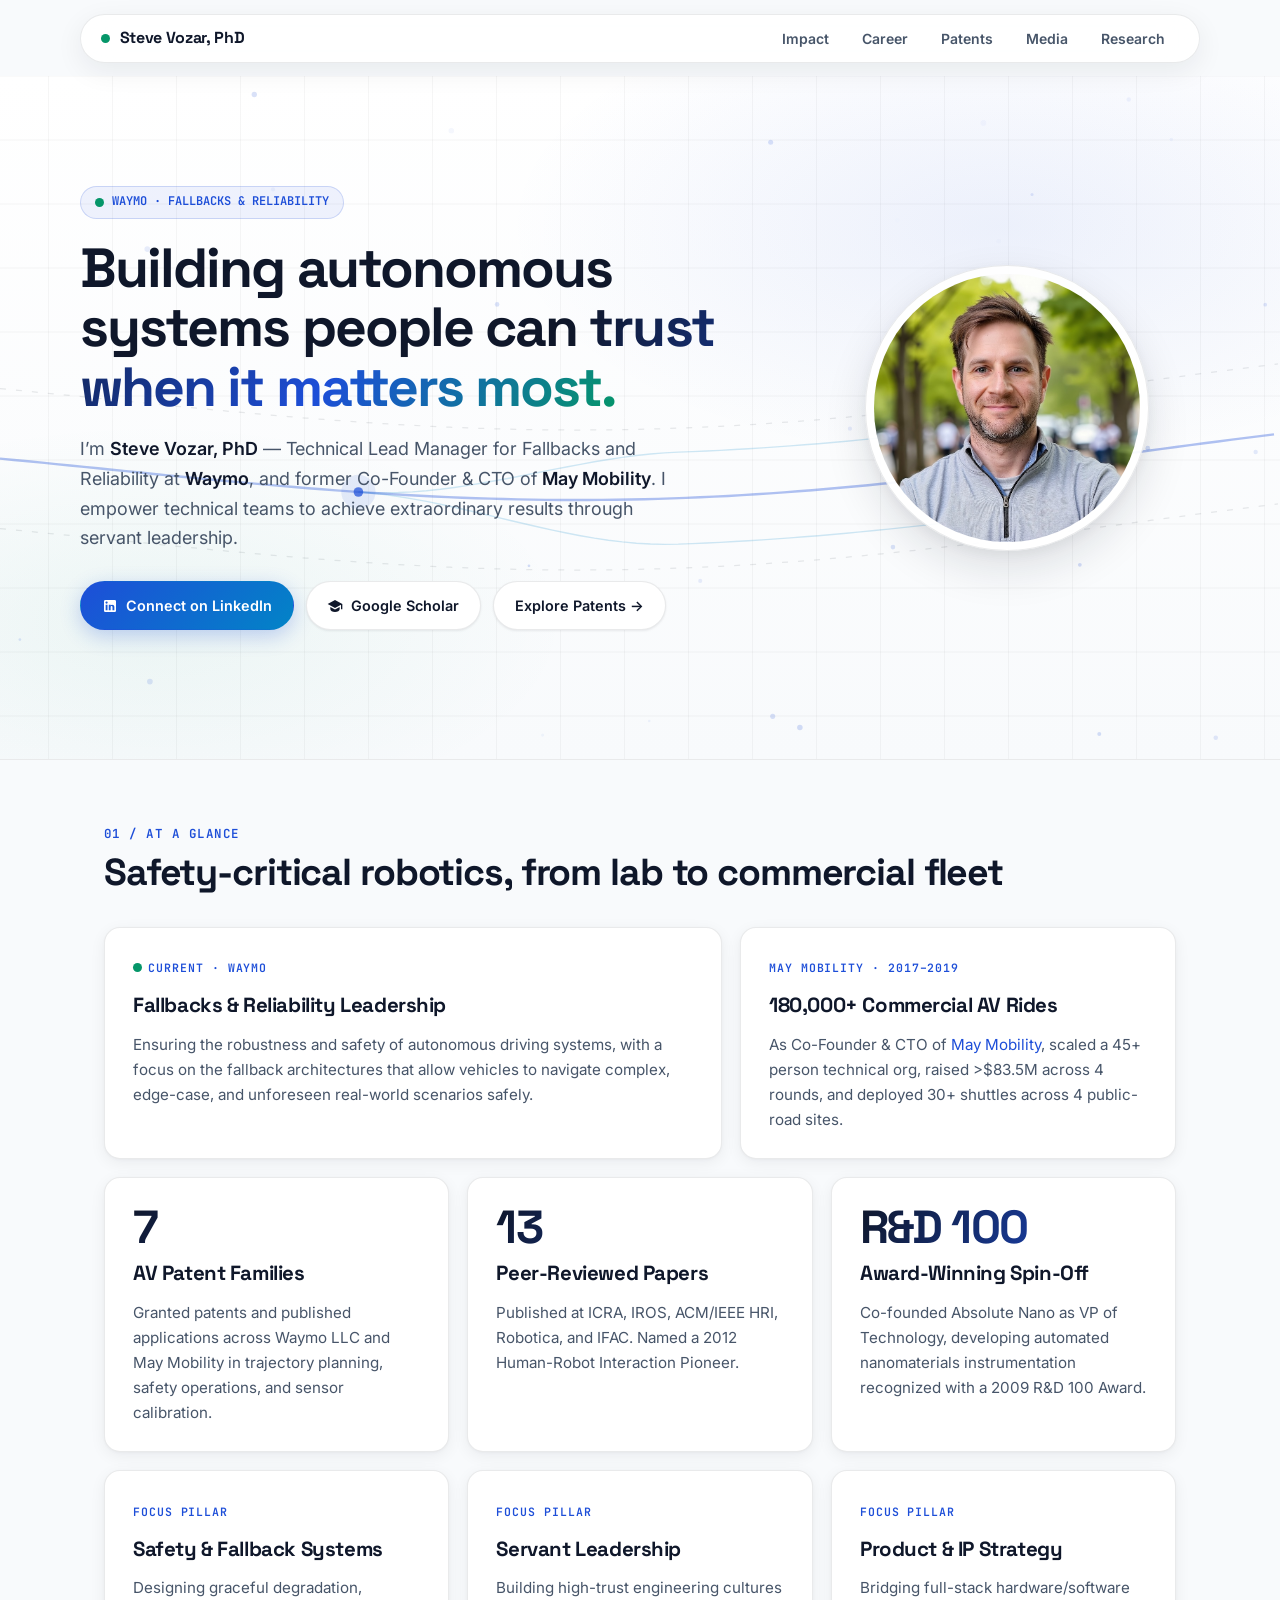
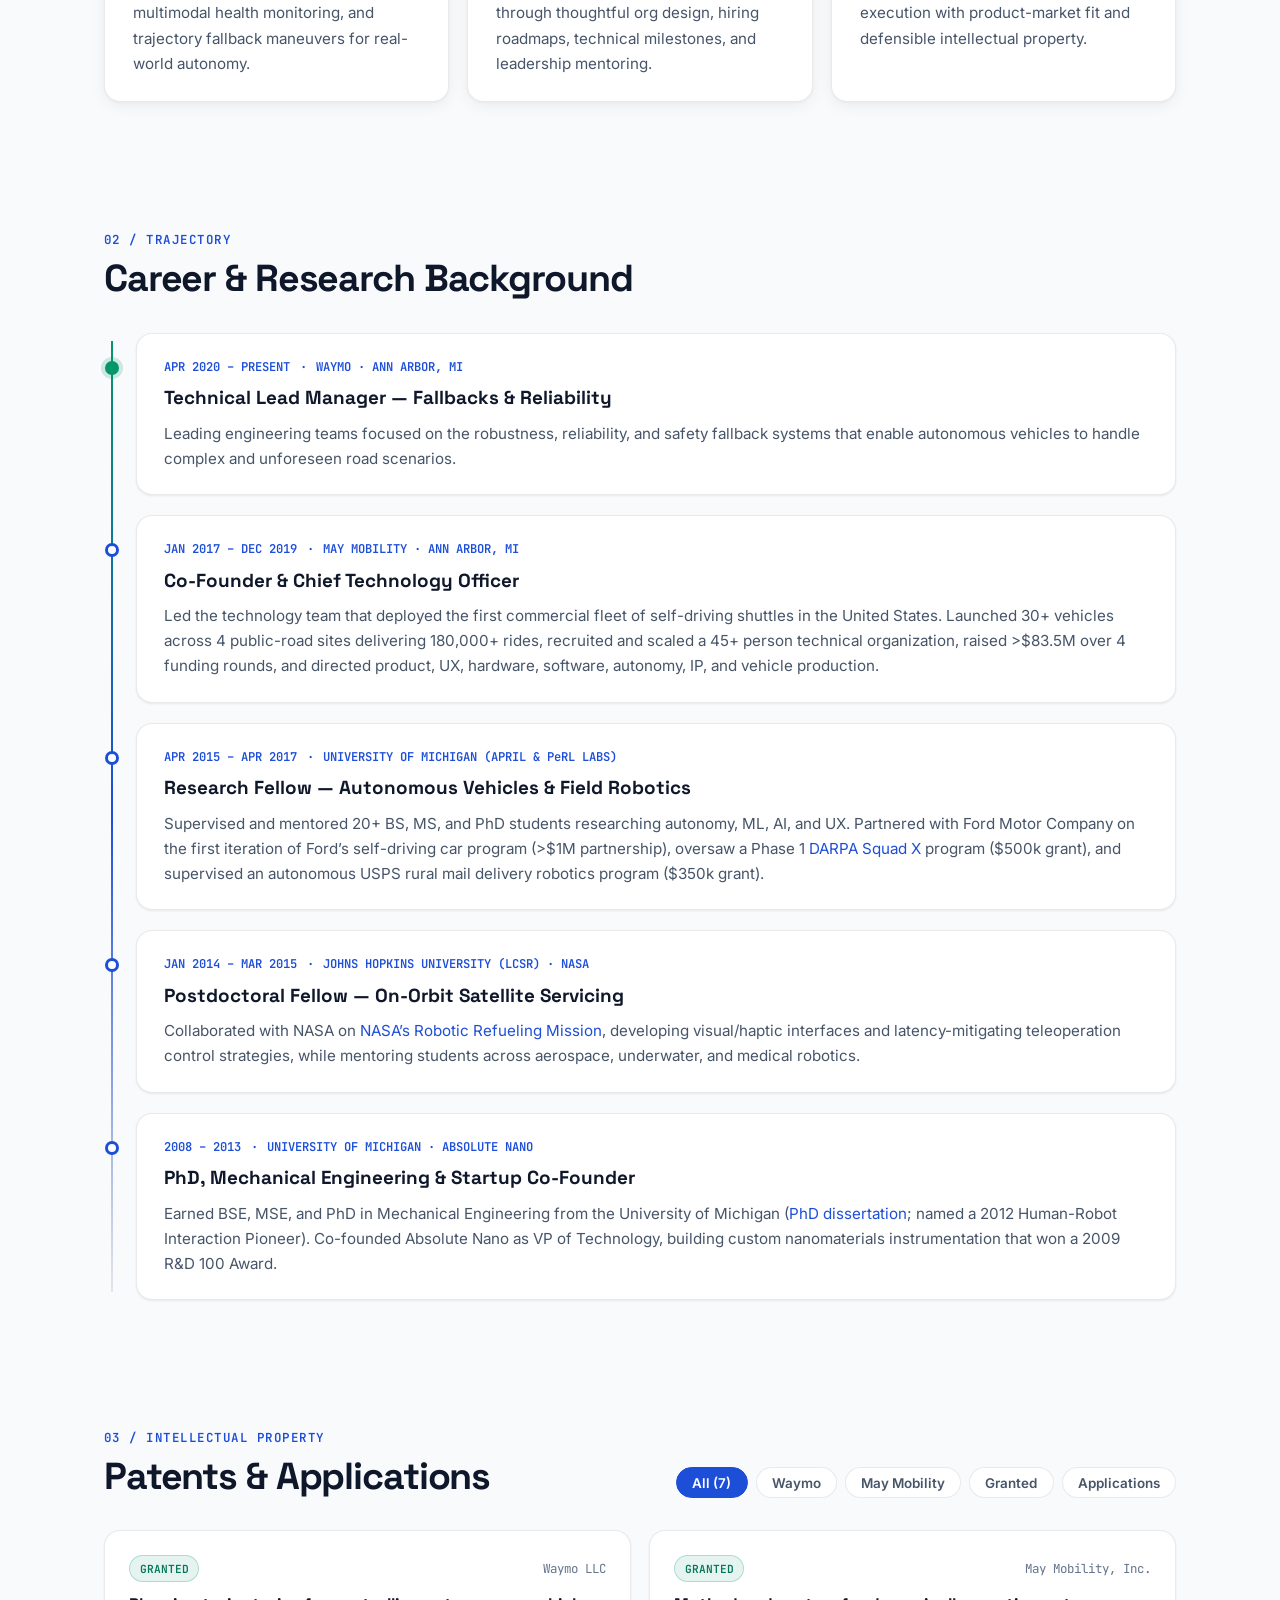
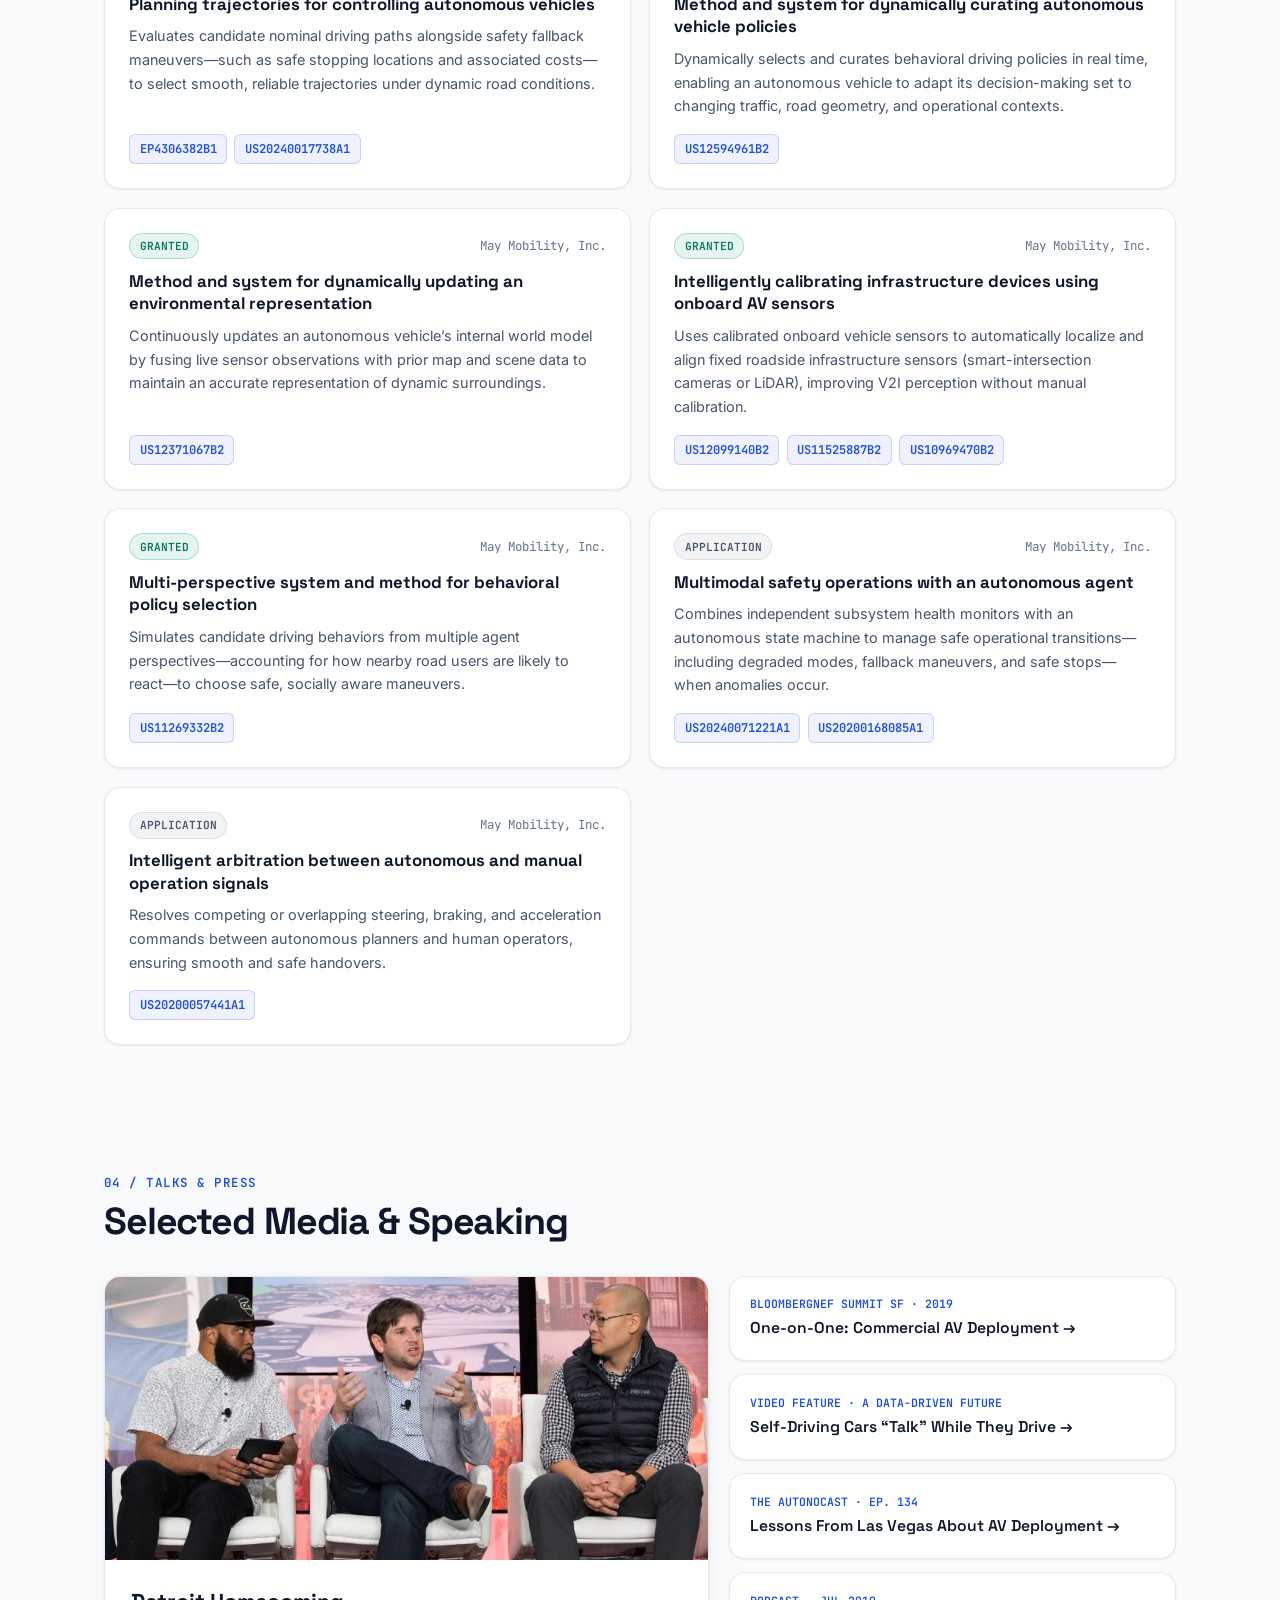
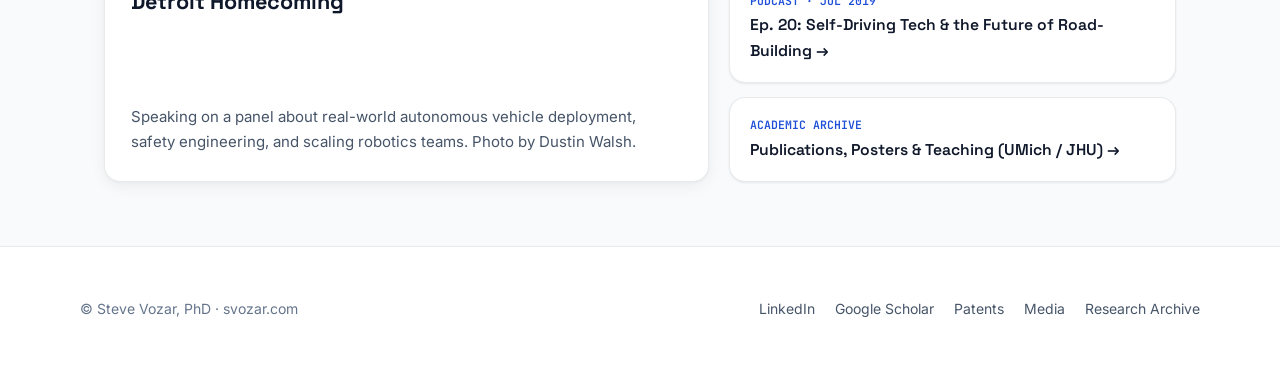
==== index.html @ c84f8724 "Remove unrelated BloombergNEF button from Detroit Homecoming card" ====
<!DOCTYPE html>
<html lang="en">
<head>
  <meta charset="UTF-8">
  <meta name="viewport" content="width=device-width, initial-scale=1.0">
  <title>Steve Vozar, PhD — Autonomous Vehicles, Robotics &amp; Technical Leadership</title>
  <meta name="description" content="Steve Vozar, PhD — Technical Lead Manager for Fallbacks and Reliability at Waymo. Former Co-Founder &amp; CTO of May Mobility. Robotics PhD, inventor, and servant leader.">
  <link rel="canonical" href="https://svozar.com/">
  <meta property="og:type" content="website">
  <meta property="og:url" content="https://svozar.com/">
  <meta property="og:title" content="Steve Vozar, PhD — Autonomous Vehicles, Robotics &amp; Technical Leadership">
  <meta property="og:description" content="Steve Vozar, PhD — Technical Lead Manager for Fallbacks and Reliability at Waymo. Former Co-Founder &amp; CTO of May Mobility.">
  <meta property="og:image" content="https://svozar.com/assets/img/headshot.jpg">
  <meta name="twitter:card" content="summary">
  <meta name="twitter:title" content="Steve Vozar, PhD — Autonomous Vehicles, Robotics &amp; Technical Leadership">
  <meta name="twitter:description" content="Steve Vozar, PhD — Technical Lead Manager for Fallbacks and Reliability at Waymo. Former Co-Founder &amp; CTO of May Mobility.">
  <meta name="twitter:image" content="https://svozar.com/assets/img/headshot.jpg">
  <link rel="icon" type="image/svg+xml" href="/assets/img/favicon.svg">
  <link rel="apple-touch-icon" href="/assets/img/apple-touch-icon.png">
  <link rel="preconnect" href="https://fonts.googleapis.com">
  <link rel="preconnect" href="https://fonts.gstatic.com" crossorigin>
  <link href="https://fonts.googleapis.com/css2?family=Inter:wght@400;500;600;700&family=JetBrains+Mono:wght@500;600&family=Space+Grotesk:wght@600;700&display=swap" rel="stylesheet">
  <link rel="stylesheet" href="/assets/css/wild.css">
  <!-- Google tag (gtag.js) -->
  <script async src="https://www.googletagmanager.com/gtag/js?id=G-7G88GH63G0"></script>
  <script>
    window.dataLayer = window.dataLayer || [];
    function gtag(){dataLayer.push(arguments);}
    gtag("js", new Date());
    gtag("config", "G-7G88GH63G0");
  </script>
</head>
<body>
  <div class="scroll-progress" aria-hidden="true"></div>

  <!-- Floating Glassmorphic Navbar -->
  <header class="nav-wrap">
    <nav class="nav-bar" aria-label="Primary">
      <a class="nav-brand" href="/">
        <span class="status-pulse" aria-hidden="true"></span>
        Steve Vozar, PhD
      </a>

      <button class="nav-toggle" type="button" aria-expanded="false" aria-controls="primary-menu">
        <svg viewBox="0 0 24 24" fill="none" stroke="currentColor" stroke-width="2" stroke-linecap="round" aria-hidden="true">
          <line x1="3" y1="6" x2="21" y2="6"></line>
          <line x1="3" y1="12" x2="21" y2="12"></line>
          <line x1="3" y1="18" x2="21" y2="18"></line>
        </svg>
        Menu
      </button>

      <ul id="primary-menu" class="nav-links">
        <li><a href="/#impact">Impact</a></li>
        <li><a href="/#career">Career</a></li>
        <li><a href="/#patents">Patents</a></li>
        <li><a href="/#media">Media</a></li>
        <li><a href="/research/">Research</a></li>
      </ul>
    </nav>
  </header>

  <!-- Hero with Live Autonomous Trajectory & Fallback Canvas -->
  <section id="top" class="hero">
    <canvas id="trajectory-canvas" aria-hidden="true"></canvas>
    <div class="hero-glow" aria-hidden="true"></div>

    <div class="hero-container">
      <div>
        <div class="hero-badge">
          <span class="status-pulse" aria-hidden="true"></span>
          WAYMO · FALLBACKS &amp; RELIABILITY
        </div>
        <h1 class="hero-title">
          Building autonomous systems people can <span class="gradient-text">trust when it matters most.</span>
        </h1>
        <p class="hero-lead">
          I’m <strong>Steve Vozar, PhD</strong> — Technical Lead Manager for Fallbacks and Reliability at <strong>Waymo</strong>, and former Co-Founder &amp; CTO of <strong>May Mobility</strong>. I empower technical teams to achieve extraordinary results through servant leadership.
        </p>
        <div class="hero-cta-row">
          <a class="btn btn-primary" href="https://linkedin.com/in/svozar" target="_blank" rel="noopener noreferrer">
            <svg viewBox="0 0 24 24" fill="currentColor" aria-hidden="true">
              <path d="M19 3a2 2 0 0 1 2 2v14a2 2 0 0 1-2 2H5a2 2 0 0 1-2-2V5a2 2 0 0 1 2-2h14m-.5 15.5v-5.3a3.26 3.26 0 0 0-3.26-3.26c-.85 0-1.84.52-2.28 1.3v-1.11h-2.79v8.37h2.79v-4.93c0-.77.62-1.4 1.39-1.4a1.4 1.4 0 0 1 1.4 1.4v4.93h2.75M6.88 8.56a1.68 1.68 0 0 0 1.68-1.68c0-.93-.75-1.69-1.68-1.69a1.69 1.69 0 0 0-1.69 1.69c0 .93.76 1.68 1.69 1.68m1.39 9.94v-8.37H5.5v8.37h2.77z"/>
            </svg>
            Connect on LinkedIn
          </a>
          <a class="btn btn-ghost" href="https://scholar.google.com/citations?user=u3Bsl8MAAAAJ&amp;hl=en" target="_blank" rel="noopener noreferrer">
            <svg viewBox="0 0 24 24" fill="currentColor" aria-hidden="true">
              <path d="M12 3 1 9l11 6 9-4.91V17h2V9L12 3zm0 14.18L5 13.36V17c0 2.21 3.13 4 7 4s7-1.79 7-4v-3.64l-7 3.82z"/>
            </svg>
            Google Scholar
          </a>
          <a class="btn btn-ghost" href="#patents">Explore Patents &rarr;</a>
        </div>
      </div>

      <div class="portrait-frame">
        <div class="portrait-card">
          <img src="/assets/img/headshot.jpg" alt="Steve Vozar, PhD" width="763" height="763" fetchpriority="high">
        </div>
      </div>
    </div>
  </section>

  <!-- Bento Grid: Impact & Leadership Pillars -->
  <section id="impact" class="section reveal">
    <div class="section-header">
      <div>
        <div class="section-kicker">01 / At a Glance</div>
        <h2 class="section-title">Safety-critical robotics, from lab to commercial fleet</h2>
      </div>
    </div>

    <div class="bento-grid">
      <article class="bento-card span-7">
        <div class="bento-tag"><span class="status-pulse" aria-hidden="true"></span>Current · Waymo</div>
        <h3>Fallbacks &amp; Reliability Leadership</h3>
        <p>Ensuring the robustness and safety of autonomous driving systems, with a focus on the fallback architectures that allow vehicles to navigate complex, edge-case, and unforeseen real-world scenarios safely.</p>
      </article>

      <article class="bento-card span-5">
        <div class="bento-tag">May Mobility · 2017–2019</div>
        <h3>180,000+ Commercial AV Rides</h3>
        <p>As Co-Founder &amp; CTO of <a href="https://maymobility.com" target="_blank" rel="noopener noreferrer">May Mobility</a>, scaled a 45+ person technical org, raised &gt;$83.5M across 4 rounds, and deployed 30+ shuttles across 4 public-road sites.</p>
      </article>

      <a class="bento-card span-4" href="#patents">
        <div class="stat-number">7</div>
        <h3>AV Patent Families</h3>
        <p>Granted patents and published applications across Waymo LLC and May Mobility in trajectory planning, safety operations, and sensor calibration.</p>
      </a>

      <a class="bento-card span-4" href="/research/publications/">
        <div class="stat-number">13</div>
        <h3>Peer-Reviewed Papers</h3>
        <p>Published at ICRA, IROS, ACM/IEEE HRI, Robotica, and IFAC. Named a 2012 Human-Robot Interaction Pioneer.</p>
      </a>

      <article class="bento-card span-4">
        <div class="stat-number">R&amp;D 100</div>
        <h3>Award-Winning Spin-Off</h3>
        <p>Co-founded Absolute Nano as VP of Technology, developing automated nanomaterials instrumentation recognized with a 2009 R&amp;D 100 Award.</p>
      </article>

      <article class="bento-card span-4">
        <div class="bento-tag">Focus Pillar</div>
        <h3>Safety &amp; Fallback Systems</h3>
        <p>Designing graceful degradation, multimodal health monitoring, and trajectory fallback maneuvers for real-world autonomy.</p>
      </article>

      <article class="bento-card span-4">
        <div class="bento-tag">Focus Pillar</div>
        <h3>Servant Leadership</h3>
        <p>Building high-trust engineering cultures through thoughtful org design, hiring roadmaps, technical milestones, and leadership mentoring.</p>
      </article>

      <article class="bento-card span-4">
        <div class="bento-tag">Focus Pillar</div>
        <h3>Product &amp; IP Strategy</h3>
        <p>Bridging full-stack hardware/software execution with product-market fit and defensible intellectual property.</p>
      </article>
    </div>
  </section>

  <!-- Career Timeline -->
  <section id="career" class="section reveal">
    <div class="section-header">
      <div>
        <div class="section-kicker">02 / Trajectory</div>
        <h2 class="section-title">Career &amp; Research Background</h2>
      </div>
    </div>

    <div class="timeline">
      <article class="timeline-item timeline-item--current">
        <div class="timeline-meta"><span>APR 2020 – PRESENT</span> · <span>WAYMO · ANN ARBOR, MI</span></div>
        <h3>Technical Lead Manager — Fallbacks &amp; Reliability</h3>
        <p>Leading engineering teams focused on the robustness, reliability, and safety fallback systems that enable autonomous vehicles to handle complex and unforeseen road scenarios.</p>
      </article>

      <article class="timeline-item">
        <div class="timeline-meta"><span>JAN 2017 – DEC 2019</span> · <span>MAY MOBILITY · ANN ARBOR, MI</span></div>
        <h3>Co-Founder &amp; Chief Technology Officer</h3>
        <p>Led the technology team that deployed the first commercial fleet of self-driving shuttles in the United States. Launched 30+ vehicles across 4 public-road sites delivering 180,000+ rides, recruited and scaled a 45+ person technical organization, raised &gt;$83.5M over 4 funding rounds, and directed product, UX, hardware, software, autonomy, IP, and vehicle production.</p>
      </article>

      <article class="timeline-item">
        <div class="timeline-meta"><span>APR 2015 – APR 2017</span> · <span>UNIVERSITY OF MICHIGAN (APRIL &amp; PeRL LABS)</span></div>
        <h3>Research Fellow — Autonomous Vehicles &amp; Field Robotics</h3>
        <p>Supervised and mentored 20+ BS, MS, and PhD students researching autonomy, ML, AI, and UX. Partnered with Ford Motor Company on the first iteration of Ford’s self-driving car program (&gt;$1M partnership), oversaw a Phase 1 <a href="https://www.darpa.mil/research/programs/squad-x" target="_blank" rel="noopener noreferrer">DARPA Squad X</a> program ($500k grant), and supervised an autonomous USPS rural mail delivery robotics program ($350k grant).</p>
      </article>

      <article class="timeline-item">
        <div class="timeline-meta"><span>JAN 2014 – MAR 2015</span> · <span>JOHNS HOPKINS UNIVERSITY (LCSR) · NASA</span></div>
        <h3>Postdoctoral Fellow — On-Orbit Satellite Servicing</h3>
        <p>Collaborated with NASA on <a href="https://www.nasa.gov/isam/rrm-1-2/" target="_blank" rel="noopener noreferrer">NASA’s Robotic Refueling Mission</a>, developing visual/haptic interfaces and latency-mitigating teleoperation control strategies, while mentoring students across aerospace, underwater, and medical robotics.</p>
      </article>

      <article class="timeline-item">
        <div class="timeline-meta"><span>2008 – 2013</span> · <span>UNIVERSITY OF MICHIGAN · ABSOLUTE NANO</span></div>
        <h3>PhD, Mechanical Engineering &amp; Startup Co-Founder</h3>
        <p>Earned BSE, MSE, and PhD in Mechanical Engineering from the University of Michigan (<a href="http://deepblue.lib.umich.edu/handle/2027.42/102482" target="_blank" rel="noopener noreferrer">PhD dissertation</a>; named a 2012 Human-Robot Interaction Pioneer). Co-founded Absolute Nano as VP of Technology, building custom nanomaterials instrumentation that won a 2009 R&amp;D 100 Award.</p>
      </article>
    </div>
  </section>

  <!-- Interactive Patents Explorer -->
  <section id="patents" class="section reveal">
    <div class="section-header">
      <div>
        <div class="section-kicker">03 / Intellectual Property</div>
        <h2 class="section-title">Patents &amp; Applications</h2>
      </div>
      <div class="filter-bar" role="group" aria-label="Filter patents">
        <button class="filter-pill is-active" type="button" data-filter="all">All (7)</button>
        <button class="filter-pill" type="button" data-filter="waymo">Waymo</button>
        <button class="filter-pill" type="button" data-filter="may">May Mobility</button>
        <button class="filter-pill" type="button" data-filter="granted">Granted</button>
        <button class="filter-pill" type="button" data-filter="application">Applications</button>
      </div>
    </div>

    <div class="patent-grid">
      <article class="patent-card" data-tags="waymo granted">
        <div>
          <div class="patent-top">
            <span class="badge-granted">Granted</span>
            <span class="patent-org">Waymo LLC</span>
          </div>
          <h3>Planning trajectories for controlling autonomous vehicles</h3>
          <p>Evaluates candidate nominal driving paths alongside safety fallback maneuvers—such as safe stopping locations and associated costs—to select smooth, reliable trajectories under dynamic road conditions.</p>
        </div>
        <div class="patent-nums">
          <a class="patent-num" href="https://patents.google.com/patent/EP4306382B1/en" target="_blank" rel="noopener noreferrer">EP4306382B1</a>
          <a class="patent-num" href="https://patents.google.com/patent/US20240017738A1/en" target="_blank" rel="noopener noreferrer">US20240017738A1</a>
        </div>
      </article>

      <article class="patent-card" data-tags="may granted">
        <div>
          <div class="patent-top">
            <span class="badge-granted">Granted</span>
            <span class="patent-org">May Mobility, Inc.</span>
          </div>
          <h3>Method and system for dynamically curating autonomous vehicle policies</h3>
          <p>Dynamically selects and curates behavioral driving policies in real time, enabling an autonomous vehicle to adapt its decision-making set to changing traffic, road geometry, and operational contexts.</p>
        </div>
        <div class="patent-nums">
          <a class="patent-num" href="https://patents.google.com/patent/US12594961B2/en" target="_blank" rel="noopener noreferrer">US12594961B2</a>
        </div>
      </article>

      <article class="patent-card" data-tags="may granted">
        <div>
          <div class="patent-top">
            <span class="badge-granted">Granted</span>
            <span class="patent-org">May Mobility, Inc.</span>
          </div>
          <h3>Method and system for dynamically updating an environmental representation</h3>
          <p>Continuously updates an autonomous vehicle’s internal world model by fusing live sensor observations with prior map and scene data to maintain an accurate representation of dynamic surroundings.</p>
        </div>
        <div class="patent-nums">
          <a class="patent-num" href="https://patents.google.com/patent/US12371067B2/en" target="_blank" rel="noopener noreferrer">US12371067B2</a>
        </div>
      </article>

      <article class="patent-card" data-tags="may granted">
        <div>
          <div class="patent-top">
            <span class="badge-granted">Granted</span>
            <span class="patent-org">May Mobility, Inc.</span>
          </div>
          <h3>Intelligently calibrating infrastructure devices using onboard AV sensors</h3>
          <p>Uses calibrated onboard vehicle sensors to automatically localize and align fixed roadside infrastructure sensors (smart-intersection cameras or LiDAR), improving V2I perception without manual calibration.</p>
        </div>
        <div class="patent-nums">
          <a class="patent-num" href="https://patents.google.com/patent/US12099140B2/en" target="_blank" rel="noopener noreferrer">US12099140B2</a>
          <a class="patent-num" href="https://patents.google.com/patent/US11525887B2/en" target="_blank" rel="noopener noreferrer">US11525887B2</a>
          <a class="patent-num" href="https://patents.google.com/patent/US10969470B2/en" target="_blank" rel="noopener noreferrer">US10969470B2</a>
        </div>
      </article>

      <article class="patent-card" data-tags="may granted">
        <div>
          <div class="patent-top">
            <span class="badge-granted">Granted</span>
            <span class="patent-org">May Mobility, Inc.</span>
          </div>
          <h3>Multi-perspective system and method for behavioral policy selection</h3>
          <p>Simulates candidate driving behaviors from multiple agent perspectives—accounting for how nearby road users are likely to react—to choose safe, socially aware maneuvers.</p>
        </div>
        <div class="patent-nums">
          <a class="patent-num" href="https://patents.google.com/patent/US11269332B2/en" target="_blank" rel="noopener noreferrer">US11269332B2</a>
        </div>
      </article>

      <article class="patent-card" data-tags="may application">
        <div>
          <div class="patent-top">
            <span class="badge-app">Application</span>
            <span class="patent-org">May Mobility, Inc.</span>
          </div>
          <h3>Multimodal safety operations with an autonomous agent</h3>
          <p>Combines independent subsystem health monitors with an autonomous state machine to manage safe operational transitions—including degraded modes, fallback maneuvers, and safe stops—when anomalies occur.</p>
        </div>
        <div class="patent-nums">
          <a class="patent-num" href="https://patents.google.com/patent/US20240071221A1/en" target="_blank" rel="noopener noreferrer">US20240071221A1</a>
          <a class="patent-num" href="https://patents.google.com/patent/US20200168085A1/en" target="_blank" rel="noopener noreferrer">US20200168085A1</a>
        </div>
      </article>

      <article class="patent-card" data-tags="may application">
        <div>
          <div class="patent-top">
            <span class="badge-app">Application</span>
            <span class="patent-org">May Mobility, Inc.</span>
          </div>
          <h3>Intelligent arbitration between autonomous and manual operation signals</h3>
          <p>Resolves competing or overlapping steering, braking, and acceleration commands between autonomous planners and human operators, ensuring smooth and safe handovers.</p>
        </div>
        <div class="patent-nums">
          <a class="patent-num" href="https://patents.google.com/patent/US20200057441A1/en" target="_blank" rel="noopener noreferrer">US20200057441A1</a>
        </div>
      </article>
    </div>
  </section>

  <!-- Speaking & Media Showcase -->
  <section id="media" class="section reveal">
    <div class="section-header">
      <div>
        <div class="section-kicker">04 / Talks &amp; Press</div>
        <h2 class="section-title">Selected Media &amp; Speaking</h2>
      </div>
    </div>

    <div class="media-showcase">
      <div class="stage-card">
        <img
          class="stage-card-img"
          src="/assets/img/detroit-homecoming.jpg"
          alt="Steve Vozar speaking on a panel at Detroit Homecoming"
          width="792"
          height="372"
          loading="lazy"
        >
        <div class="stage-card-body">
          <h3>Detroit Homecoming</h3>
          <p>Speaking on a panel about real-world autonomous vehicle deployment, safety engineering, and scaling robotics teams. Photo by Dustin Walsh.</p>
        </div>
      </div>

      <div class="media-list">
        <a class="media-link-card" href="https://vimeo.com/316129278" target="_blank" rel="noopener noreferrer">
          <span class="media-link-meta">BloombergNEF Summit SF · 2019</span>
          <span class="media-link-title">One-on-One: Commercial AV Deployment &rarr;</span>
        </a>
        <a class="media-link-card" href="https://www.youtube.com/watch?v=y1efchUKsZg" target="_blank" rel="noopener noreferrer">
          <span class="media-link-meta">Video Feature · A Data-Driven Future</span>
          <span class="media-link-title">Self-Driving Cars “Talk” While They Drive &rarr;</span>
        </a>
        <a class="media-link-card" href="https://www.autonocast.com/blog/2019/3/15/134-lessons-from-las-vegas-about-av-deployment" target="_blank" rel="noopener noreferrer">
          <span class="media-link-meta">The Autonocast · Ep. 134</span>
          <span class="media-link-title">Lessons From Las Vegas About AV Deployment &rarr;</span>
        </a>
        <a class="media-link-card" href="https://html5-player.libsyn.com/embed/episode/id/10612205/" target="_blank" rel="noopener noreferrer">
          <span class="media-link-meta">Podcast · Jul 2019</span>
          <span class="media-link-title">Ep. 20: Self-Driving Tech &amp; the Future of Road-Building &rarr;</span>
        </a>
        <a class="media-link-card" href="/research/">
          <span class="media-link-meta">Academic Archive</span>
          <span class="media-link-title">Publications, Posters &amp; Teaching (UMich / JHU) &rarr;</span>
        </a>
      </div>
    </div>
  </section>

  <footer class="wild-footer">
    <div class="wild-footer-inner">
      <p>&copy; Steve Vozar, PhD · svozar.com</p>
      <div class="footer-links">
        <a href="https://linkedin.com/in/svozar" target="_blank" rel="noopener noreferrer">LinkedIn</a>
        <a href="https://scholar.google.com/citations?user=u3Bsl8MAAAAJ&amp;hl=en" target="_blank" rel="noopener noreferrer">Google Scholar</a>
        <a href="/#patents">Patents</a>
        <a href="/#media">Media</a>
        <a href="/research/">Research Archive</a>
      </div>
    </div>
  </footer>

  <script src="/assets/js/wild.js" defer></script>
</body>
</html>
---- assets/css/wild.css ----
/* ==========================================================================
   svozar.com — Refined Light Editorial + Autonomous Trajectory Design System
   ========================================================================== */

:root {
  --bg: #f8fafc;
  --bg-elevated: rgba(255, 255, 255, 0.88);
  --bg-card: rgba(255, 255, 255, 0.94);
  --bg-card-solid: #ffffff;
  --bg-pill: rgba(15, 23, 42, 0.05);

  --border: rgba(15, 23, 42, 0.09);
  --border-hover: rgba(29, 78, 216, 0.35);

  --text: #0f172a;
  --text-secondary: #475569;
  --text-muted: #64748b;

  --accent: #0284c7;
  --accent-strong: #1d4ed8;
  --accent-glow: rgba(29, 78, 216, 0.08);
  --emerald: #059669;

  --shadow-sm: 0 1px 3px rgba(15, 23, 42, 0.05), 0 1px 2px rgba(15, 23, 42, 0.03);
  --shadow-card: 0 4px 16px rgba(15, 23, 42, 0.06), 0 1px 3px rgba(15, 23, 42, 0.03);
  --shadow-card-hover: 0 14px 32px rgba(15, 23, 42, 0.1), 0 3px 8px rgba(15, 23, 42, 0.04);

  --font-display: "Space Grotesk", "Inter", -apple-system, sans-serif;
  --font-sans: "Inter", -apple-system, BlinkMacSystemFont, sans-serif;
  --font-mono: "JetBrains Mono", ui-monospace, SFMono-Regular, monospace;

  --radius-sm: 10px;
  --radius-md: 16px;
  --radius-lg: 22px;
  --max-width: 1120px;
}

*,
*::before,
*::after {
  box-sizing: border-box;
}

html {
  scroll-behavior: smooth;
  font-size: 16px;
  -webkit-font-smoothing: antialiased;
}

body {
  margin: 0;
  font-family: var(--font-sans);
  color: var(--text);
  background-color: var(--bg);
  line-height: 1.65;
  overflow-x: hidden;
}

a {
  color: var(--accent-strong);
  text-decoration: none;
  transition: color 0.15s ease;
}

a:hover {
  color: var(--accent);
}

img {
  max-width: 100%;
  height: auto;
  display: block;
}

/* Scroll Progress Bar */
.scroll-progress {
  position: fixed;
  top: 0;
  left: 0;
  height: 3px;
  width: 0%;
  z-index: 999;
  background: linear-gradient(90deg, var(--accent-strong), var(--accent), var(--emerald));
  transition: width 0.05s linear;
}

/* ==========================================================================
   Floating Glassmorphic Navbar
   ========================================================================== */

.nav-wrap {
  position: sticky;
  top: 0;
  z-index: 100;
  padding: 0.85rem 1.25rem;
}

.nav-bar {
  max-width: var(--max-width);
  margin: 0 auto;
  padding: 0.65rem 1.25rem;
  display: flex;
  align-items: center;
  justify-content: space-between;
  gap: 1rem;
  background: var(--bg-elevated);
  backdrop-filter: blur(18px);
  -webkit-backdrop-filter: blur(18px);
  border: 1px solid var(--border);
  border-radius: 999px;
  box-shadow: 0 8px 28px rgba(15, 23, 42, 0.07);
}

.nav-brand {
  display: inline-flex;
  align-items: center;
  gap: 0.6rem;
  font-family: var(--font-display);
  font-weight: 700;
  font-size: 1rem;
  letter-spacing: -0.02em;
  color: var(--text);
}

.nav-brand:hover {
  color: var(--text);
}

.status-pulse {
  width: 9px;
  height: 9px;
  border-radius: 50%;
  background: var(--emerald);
  box-shadow: 0 0 0 0 rgba(5, 150, 105, 0.55);
  animation: pulse 2.4s infinite;
}

@keyframes pulse {
  0% { box-shadow: 0 0 0 0 rgba(5, 150, 105, 0.55); }
  70% { box-shadow: 0 0 0 8px rgba(5, 150, 105, 0); }
  100% { box-shadow: 0 0 0 0 rgba(5, 150, 105, 0); }
}

.nav-links {
  display: flex;
  align-items: center;
  gap: 0.25rem;
  list-style: none;
  margin: 0;
  padding: 0;
}

.nav-links a {
  padding: 0.42rem 0.9rem;
  border-radius: 999px;
  font-size: 0.875rem;
  font-weight: 600;
  color: var(--text-secondary);
}

.nav-links a:hover,
.nav-links a.active,
.nav-links a[aria-current="page"] {
  color: var(--accent-strong);
  background: rgba(29, 78, 216, 0.08);
}

.nav-toggle {
  display: none;
  align-items: center;
  gap: 0.4rem;
  padding: 0.38rem 0.75rem;
  border-radius: 999px;
  border: 1px solid var(--border);
  background: var(--bg-card-solid);
  font-family: inherit;
  font-size: 0.82rem;
  font-weight: 600;
  color: var(--text);
  cursor: pointer;
}

.nav-toggle svg {
  width: 16px;
  height: 16px;
}

/* ==========================================================================
   Light Hero Section with Subtle Autonomous Trajectory Canvas
   ========================================================================== */

.hero {
  position: relative;
  min-height: 76vh;
  display: flex;
  align-items: center;
  padding: 3rem 1.5rem 4.25rem;
  overflow: hidden;
  background: linear-gradient(180deg, #ffffff 0%, #f8fafc 100%);
  border-bottom: 1px solid var(--border);
}

#trajectory-canvas {
  position: absolute;
  inset: 0;
  width: 100%;
  height: 100%;
  z-index: 0;
  pointer-events: none;
}

.hero-glow {
  position: absolute;
  inset: 0;
  z-index: 0;
  pointer-events: none;
  background:
    radial-gradient(ellipse 55% 50% at 78% 22%, rgba(29, 78, 216, 0.08), transparent 70%),
    radial-gradient(ellipse 50% 45% at 12% 80%, rgba(5, 150, 105, 0.06), transparent 65%);
}

.hero-container {
  position: relative;
  z-index: 2;
  max-width: var(--max-width);
  width: 100%;
  margin: 0 auto;
  display: grid;
  grid-template-columns: 1.28fr 0.72fr;
  gap: 3rem;
  align-items: center;
}

.hero-badge {
  display: inline-flex;
  align-items: center;
  gap: 0.55rem;
  padding: 0.35rem 0.85rem;
  border-radius: 999px;
  background: rgba(29, 78, 216, 0.07);
  border: 1px solid rgba(29, 78, 216, 0.18);
  font-family: var(--font-mono);
  font-size: 0.75rem;
  font-weight: 600;
  color: var(--accent-strong);
  margin-bottom: 1.25rem;
}

.hero-title {
  margin: 0 0 1.05rem;
  font-family: var(--font-display);
  font-size: clamp(2.25rem, 4.4vw, 3.45rem);
  font-weight: 700;
  line-height: 1.08;
  letter-spacing: -0.035em;
  color: var(--text);
}

.gradient-text {
  background: linear-gradient(120deg, #0f172a 0%, #1d4ed8 55%, #059669 100%);
  -webkit-background-clip: text;
  background-clip: text;
  color: transparent;
}

.hero-lead {
  margin: 0 0 1.75rem;
  max-width: 54ch;
  font-size: 1.125rem;
  line-height: 1.65;
  color: var(--text-secondary);
}

.hero-lead strong {
  color: var(--text);
  font-weight: 600;
}

.hero-cta-row {
  display: flex;
  flex-wrap: wrap;
  gap: 0.75rem;
  align-items: center;
}

.btn {
  display: inline-flex;
  align-items: center;
  gap: 0.5rem;
  padding: 0.72rem 1.3rem;
  border-radius: 999px;
  font-size: 0.9rem;
  font-weight: 600;
  cursor: pointer;
  border: 1px solid transparent;
  transition: transform 0.15s ease, box-shadow 0.15s ease, background-color 0.15s ease, border-color 0.15s ease;
}

.btn svg {
  width: 16px;
  height: 16px;
}

.btn-primary {
  background: linear-gradient(135deg, var(--accent-strong), #0284c7);
  color: #ffffff;
  box-shadow: 0 6px 20px rgba(29, 78, 216, 0.25);
}

.btn-primary:hover {
  color: #ffffff;
  transform: translateY(-2px);
  box-shadow: 0 10px 26px rgba(29, 78, 216, 0.35);
}

.btn-ghost {
  background: var(--bg-card-solid);
  border-color: var(--border);
  color: var(--text);
  box-shadow: var(--shadow-sm);
}

.btn-ghost:hover {
  color: var(--accent-strong);
  border-color: var(--border-hover);
  transform: translateY(-2px);
}

/* Clean Portrait Frame */
.portrait-frame {
  position: relative;
  justify-self: center;
  width: 284px;
}

.portrait-card {
  position: relative;
  border-radius: 50%;
  padding: 8px;
  background: rgba(255, 255, 255, 0.92);
  border: 1px solid var(--border);
  box-shadow: 0 18px 44px rgba(15, 23, 42, 0.12), 0 4px 12px rgba(15, 23, 42, 0.05);
}

.portrait-card img {
  width: 268px;
  height: 268px;
  aspect-ratio: 1 / 1;
  object-fit: cover;
  object-position: center 20%;
  border-radius: 50%;
}

/* ==========================================================================
   Sections & Bento Grid
   ========================================================================== */

.section {
  max-width: var(--max-width);
  margin: 0 auto;
  padding: 4rem 1.5rem;
}

.section-header {
  display: flex;
  flex-wrap: wrap;
  align-items: flex-end;
  justify-content: space-between;
  gap: 1rem;
  margin-bottom: 2rem;
}

.section-kicker {
  font-family: var(--font-mono);
  font-size: 0.78rem;
  font-weight: 600;
  text-transform: uppercase;
  letter-spacing: 0.12em;
  color: var(--accent-strong);
  margin-bottom: 0.4rem;
}

.section-title {
  margin: 0;
  font-family: var(--font-display);
  font-size: clamp(1.75rem, 3vw, 2.35rem);
  font-weight: 700;
  letter-spacing: -0.03em;
  line-height: 1.15;
}

/* Bento Grid */
.bento-grid {
  display: grid;
  grid-template-columns: repeat(12, 1fr);
  gap: 1.15rem;
}

.bento-card {
  position: relative;
  overflow: hidden;
  padding: 1.6rem 1.75rem;
  border-radius: var(--radius-md);
  background: var(--bg-card-solid);
  border: 1px solid var(--border);
  box-shadow: var(--shadow-card);
  transition: transform 0.2s ease, border-color 0.2s ease, box-shadow 0.2s ease;
  --mx: 50%;
  --my: 50%;
}

.bento-card::before {
  content: "";
  position: absolute;
  inset: 0;
  background: radial-gradient(360px circle at var(--mx) var(--my), var(--accent-glow), transparent 65%);
  opacity: 0;
  transition: opacity 0.25s ease;
  pointer-events: none;
}

.bento-card:hover {
  transform: translateY(-3px);
  border-color: var(--border-hover);
  box-shadow: var(--shadow-card-hover);
}

.bento-card:hover::before {
  opacity: 1;
}

.bento-card > * {
  position: relative;
  z-index: 1;
}

.span-7 { grid-column: span 7; }
.span-5 { grid-column: span 5; }
.span-4 { grid-column: span 4; }
.span-6 { grid-column: span 6; }
.span-8 { grid-column: span 8; }
.span-12 { grid-column: span 12; }

.bento-tag {
  display: inline-flex;
  align-items: center;
  gap: 0.4rem;
  font-family: var(--font-mono);
  font-size: 0.72rem;
  font-weight: 600;
  text-transform: uppercase;
  letter-spacing: 0.08em;
  color: var(--accent-strong);
  margin-bottom: 0.75rem;
}

.bento-card h3 {
  margin: 0 0 0.55rem;
  font-family: var(--font-display);
  font-size: 1.28rem;
  font-weight: 700;
  letter-spacing: -0.02em;
  color: var(--text);
}

.bento-card p {
  margin: 0;
  color: var(--text-secondary);
  font-size: 0.95rem;
}

.stat-number {
  font-family: var(--font-display);
  font-size: 2.9rem;
  font-weight: 700;
  line-height: 1;
  letter-spacing: -0.04em;
  margin-bottom: 0.45rem;
  background: linear-gradient(120deg, var(--text), var(--accent-strong));
  -webkit-background-clip: text;
  background-clip: text;
  color: transparent;
}

/* ==========================================================================
   Career Timeline
   ========================================================================== */

.timeline {
  position: relative;
  display: flex;
  flex-direction: column;
  gap: 1.25rem;
  padding-left: 2rem;
}

.timeline::before {
  content: "";
  position: absolute;
  left: 7px;
  top: 8px;
  bottom: 8px;
  width: 2px;
  background: linear-gradient(180deg, var(--emerald), var(--accent-strong), var(--border));
}

.timeline-item {
  position: relative;
  padding: 1.45rem 1.7rem;
  border-radius: var(--radius-md);
  background: var(--bg-card-solid);
  border: 1px solid var(--border);
  box-shadow: var(--shadow-sm);
  transition: border-color 0.2s ease, transform 0.2s ease, box-shadow 0.2s ease;
}

.timeline-item:hover {
  border-color: var(--border-hover);
  transform: translateX(4px);
  box-shadow: var(--shadow-card);
}

.timeline-item::before {
  content: "";
  position: absolute;
  left: -2rem;
  top: 1.7rem;
  width: 14px;
  height: 14px;
  border-radius: 50%;
  background: var(--bg-card-solid);
  border: 3px solid var(--accent-strong);
}

.timeline-item--current::before {
  border-color: var(--emerald);
  background: var(--emerald);
  box-shadow: 0 0 0 4px rgba(5, 150, 105, 0.18);
}

.timeline-meta {
  display: flex;
  flex-wrap: wrap;
  align-items: center;
  gap: 0.6rem;
  margin-bottom: 0.35rem;
  font-family: var(--font-mono);
  font-size: 0.76rem;
  font-weight: 600;
  color: var(--accent-strong);
}

.timeline-item h3 {
  margin: 0 0 0.45rem;
  font-family: var(--font-display);
  font-size: 1.18rem;
  font-weight: 700;
}

.timeline-item p {
  margin: 0;
  color: var(--text-secondary);
  font-size: 0.95rem;
}

/* ==========================================================================
   Interactive Patents Explorer
   ========================================================================== */

.filter-bar {
  display: flex;
  flex-wrap: wrap;
  gap: 0.5rem;
}

.filter-pill {
  padding: 0.42rem 0.95rem;
  border-radius: 999px;
  border: 1px solid var(--border);
  background: var(--bg-card-solid);
  color: var(--text-secondary);
  font-family: var(--font-sans);
  font-size: 0.84rem;
  font-weight: 600;
  cursor: pointer;
  transition: all 0.15s ease;
}

.filter-pill:hover {
  color: var(--text);
  border-color: var(--border-hover);
}

.filter-pill.is-active {
  background: var(--accent-strong);
  border-color: var(--accent-strong);
  color: #ffffff;
}

.patent-grid {
  display: grid;
  grid-template-columns: repeat(2, minmax(0, 1fr));
  gap: 1.15rem;
}

.patent-card {
  display: flex;
  flex-direction: column;
  justify-content: space-between;
  padding: 1.5rem;
  border-radius: var(--radius-md);
  background: var(--bg-card-solid);
  border: 1px solid var(--border);
  box-shadow: var(--shadow-sm);
  transition: transform 0.2s ease, border-color 0.2s ease, box-shadow 0.2s ease;
}

.patent-card.is-hidden {
  display: none;
}

.patent-card:hover {
  transform: translateY(-2px);
  border-color: var(--border-hover);
  box-shadow: var(--shadow-card-hover);
}

.patent-top {
  display: flex;
  align-items: center;
  justify-content: space-between;
  gap: 0.5rem;
  margin-bottom: 0.65rem;
}

.badge-granted {
  padding: 0.2rem 0.6rem;
  border-radius: 999px;
  font-family: var(--font-mono);
  font-size: 0.7rem;
  font-weight: 600;
  text-transform: uppercase;
  background: rgba(5, 150, 105, 0.1);
  color: #047857;
  border: 1px solid rgba(5, 150, 105, 0.25);
}

.badge-app {
  padding: 0.2rem 0.6rem;
  border-radius: 999px;
  font-family: var(--font-mono);
  font-size: 0.7rem;
  font-weight: 600;
  text-transform: uppercase;
  background: var(--bg-pill);
  color: var(--text-secondary);
  border: 1px solid var(--border);
}

.patent-org {
  font-family: var(--font-mono);
  font-size: 0.78rem;
  color: var(--text-muted);
}

.patent-card h3 {
  margin: 0 0 0.55rem;
  font-family: var(--font-display);
  font-size: 1.05rem;
  font-weight: 700;
  line-height: 1.35;
}

.patent-card p {
  margin: 0 0 1rem;
  font-size: 0.9rem;
  color: var(--text-secondary);
}

.patent-nums {
  display: flex;
  flex-wrap: wrap;
  gap: 0.45rem;
  margin-top: auto;
}

.patent-num {
  padding: 0.25rem 0.6rem;
  border-radius: 6px;
  font-family: var(--font-mono);
  font-size: 0.76rem;
  font-weight: 600;
  background: rgba(29, 78, 216, 0.07);
  border: 1px solid rgba(29, 78, 216, 0.2);
  color: var(--accent-strong);
}

.patent-num:hover {
  background: var(--accent-strong);
  border-color: var(--accent-strong);
  color: #ffffff;
}

/* ==========================================================================
   Media Showcase
   ========================================================================== */

.media-showcase {
  display: grid;
  grid-template-columns: 1.15fr 0.85fr;
  gap: 1.25rem;
}

.stage-card {
  border-radius: var(--radius-md);
  overflow: hidden;
  border: 1px solid var(--border);
  background: var(--bg-card-solid);
  box-shadow: var(--shadow-card);
  display: flex;
  flex-direction: column;
}

.stage-card-img {
  width: 100%;
  height: auto;
  display: block;
}

.stage-card-body {
  padding: 1.5rem 1.65rem 1.65rem;
  display: flex;
  flex-direction: column;
  flex: 1;
  justify-content: space-between;
}

.stage-card h3 {
  margin: 0 0 0.45rem;
  font-family: var(--font-display);
  font-size: 1.35rem;
  color: var(--text);
}

.stage-card p {
  margin: 0;
  color: var(--text-secondary);
  font-size: 0.94rem;
}

.media-list {
  display: flex;
  flex-direction: column;
  gap: 0.85rem;
}

.media-link-card {
  display: flex;
  flex-direction: column;
  gap: 0.2rem;
  padding: 1.1rem 1.25rem;
  border-radius: var(--radius-md);
  background: var(--bg-card-solid);
  border: 1px solid var(--border);
  box-shadow: var(--shadow-sm);
  color: var(--text);
  transition: transform 0.15s ease, border-color 0.15s ease, box-shadow 0.15s ease;
}

.media-link-card:hover {
  color: var(--accent-strong);
  transform: translateX(4px);
  border-color: var(--border-hover);
  box-shadow: var(--shadow-card);
}

.media-link-meta {
  font-family: var(--font-mono);
  font-size: 0.72rem;
  font-weight: 600;
  color: var(--accent-strong);
  text-transform: uppercase;
}

.media-link-title {
  font-family: var(--font-display);
  font-weight: 600;
  font-size: 0.98rem;
}

/* ==========================================================================
   Scroll Reveal & Footer
   ========================================================================== */

.reveal {
  opacity: 0;
  transform: translateY(22px);
  transition: opacity 0.6s cubic-bezier(0.16, 1, 0.3, 1), transform 0.6s cubic-bezier(0.16, 1, 0.3, 1);
}

.reveal.is-visible {
  opacity: 1;
  transform: translateY(0);
}

.wild-footer {
  border-top: 1px solid var(--border);
  background: var(--bg-card-solid);
  padding: 2.25rem 1.5rem;
  color: var(--text-muted);
  font-size: 0.875rem;
}

.wild-footer-inner {
  max-width: var(--max-width);
  margin: 0 auto;
  display: flex;
  flex-wrap: wrap;
  justify-content: space-between;
  align-items: center;
  gap: 1rem;
}

.footer-links {
  display: flex;
  flex-wrap: wrap;
  gap: 1.25rem;
}

.footer-links a {
  color: var(--text-secondary);
}

.footer-links a:hover {
  color: var(--accent-strong);
}

/* ==========================================================================
   Responsive
   ========================================================================== */

@media (max-width: 900px) {
  .hero-container,
  .media-showcase {
    grid-template-columns: 1fr;
  }

  .portrait-frame {
    order: -1;
    width: 196px;
  }

  .portrait-card img {
    width: 180px;
    height: 180px;
  }

  .span-7, .span-5, .span-4, .span-6, .span-8 {
    grid-column: span 12;
  }

  .patent-grid {
    grid-template-columns: 1fr;
  }
}

@media (max-width: 640px) {
  .nav-bar {
    flex-wrap: wrap;
    border-radius: 20px;
  }

  .nav-toggle {
    display: inline-flex;
  }

  .nav-links {
    display: none;
    flex-direction: column;
    align-items: stretch;
    width: 100%;
    padding-top: 0.5rem;
    margin-top: 0.45rem;
    border-top: 1px solid var(--border);
  }

  .nav-links.is-open {
    display: flex;
  }

  .nav-links a {
    border-radius: 10px;
  }

  .hero {
    min-height: auto;
    padding: 1.75rem 1.15rem 3rem;
  }

  .section {
    padding: 2.75rem 1.15rem;
  }
}
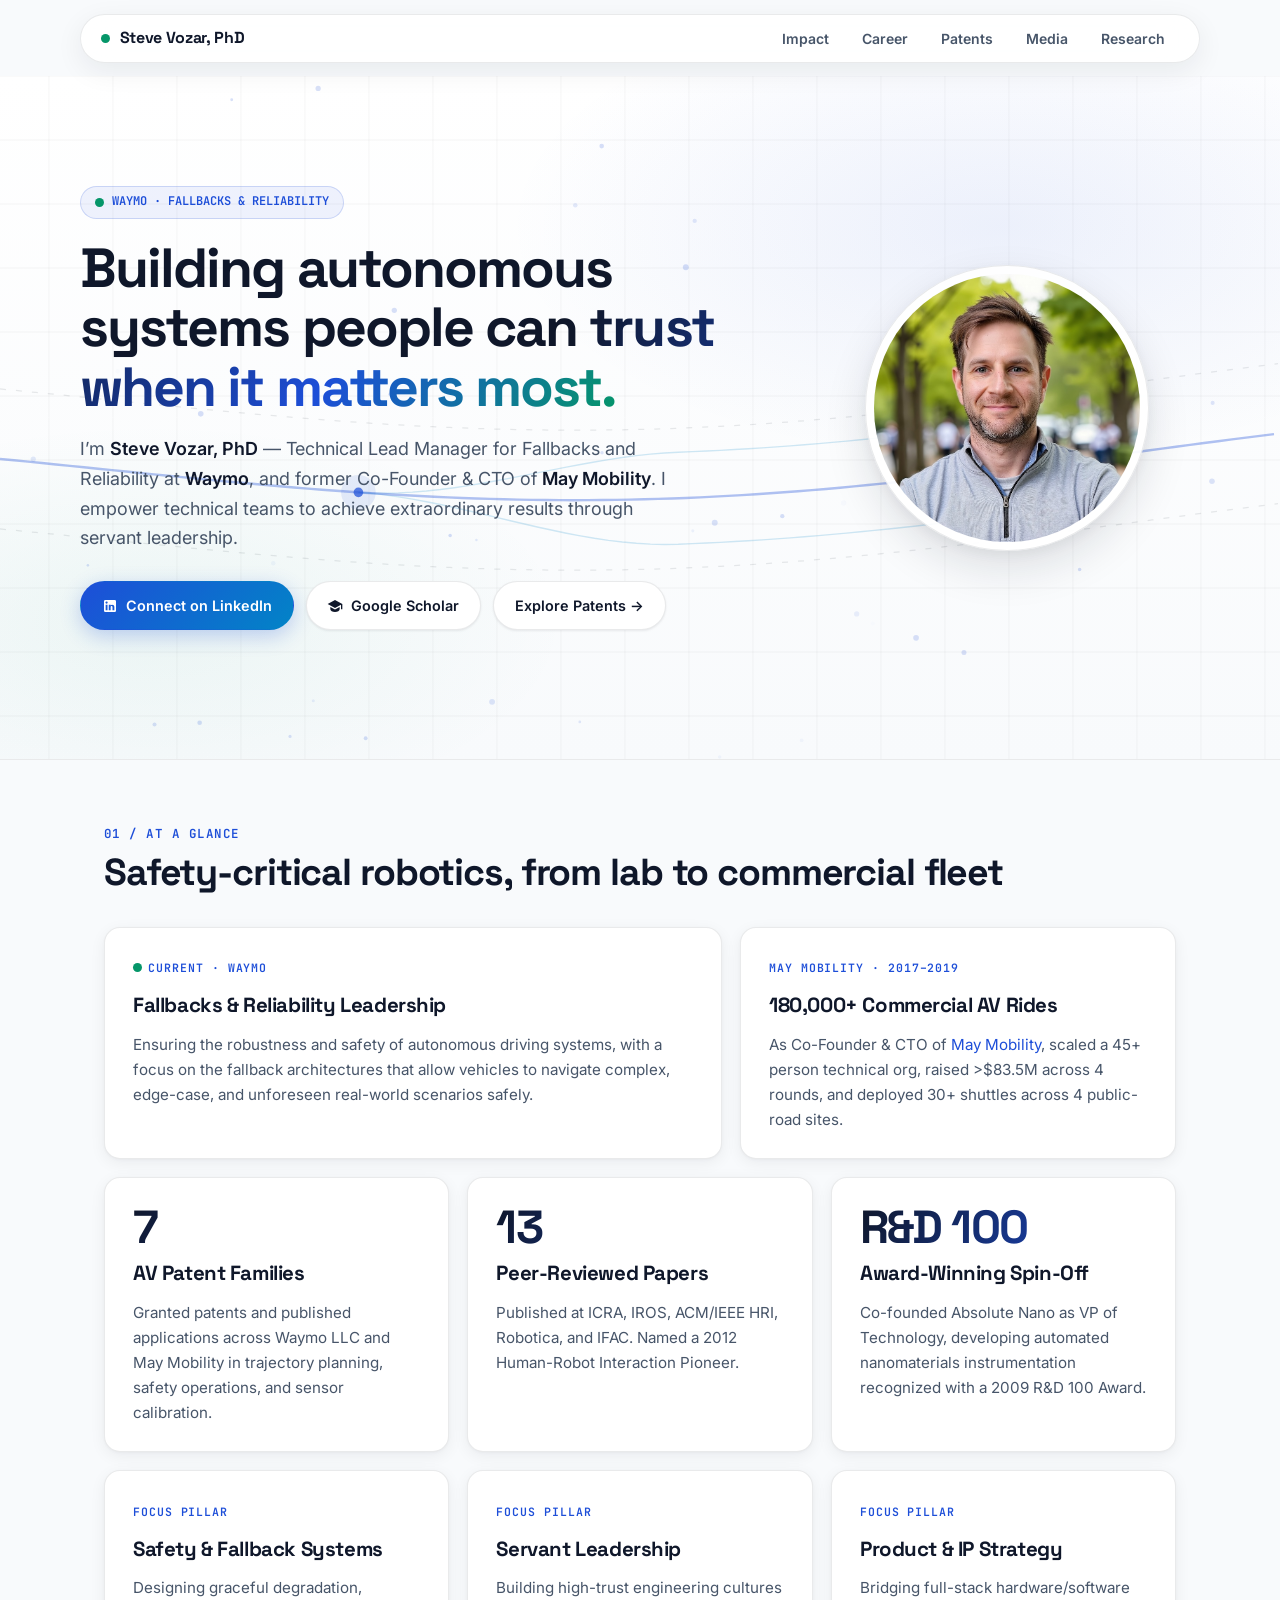
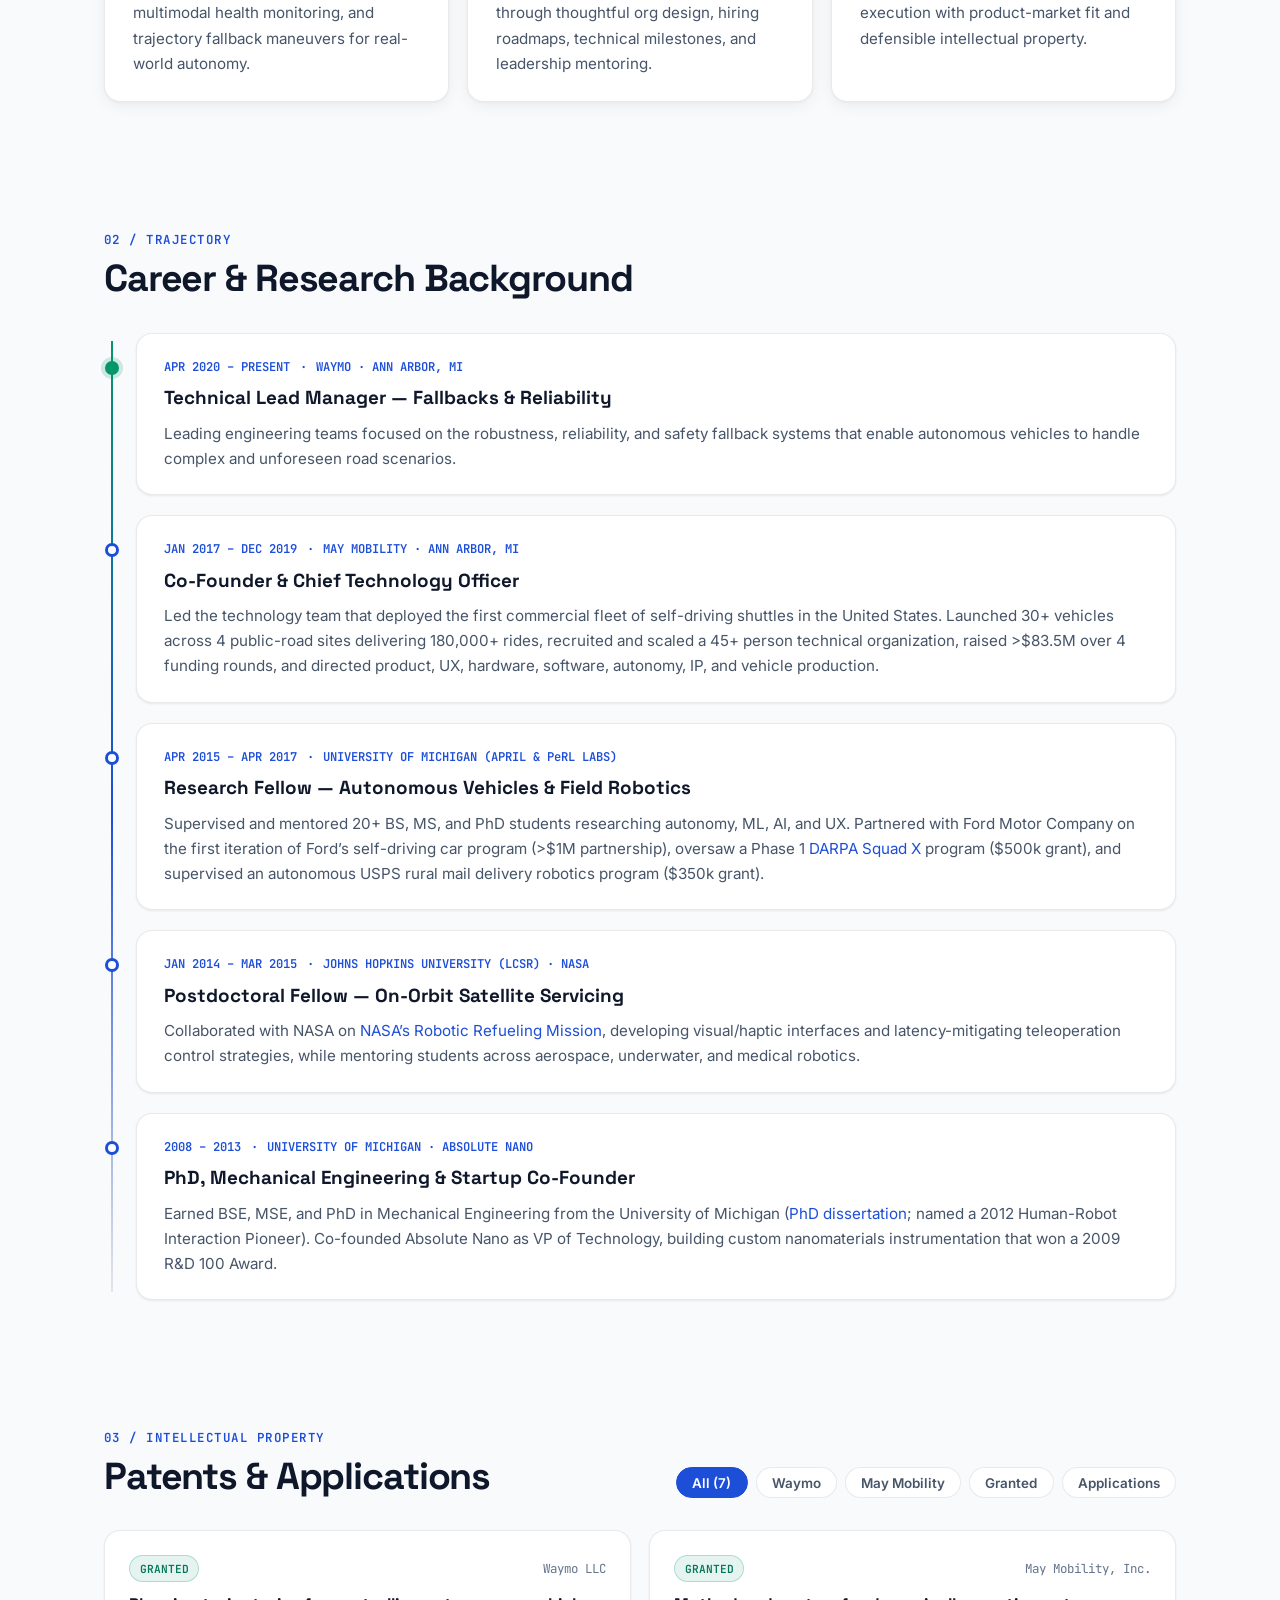
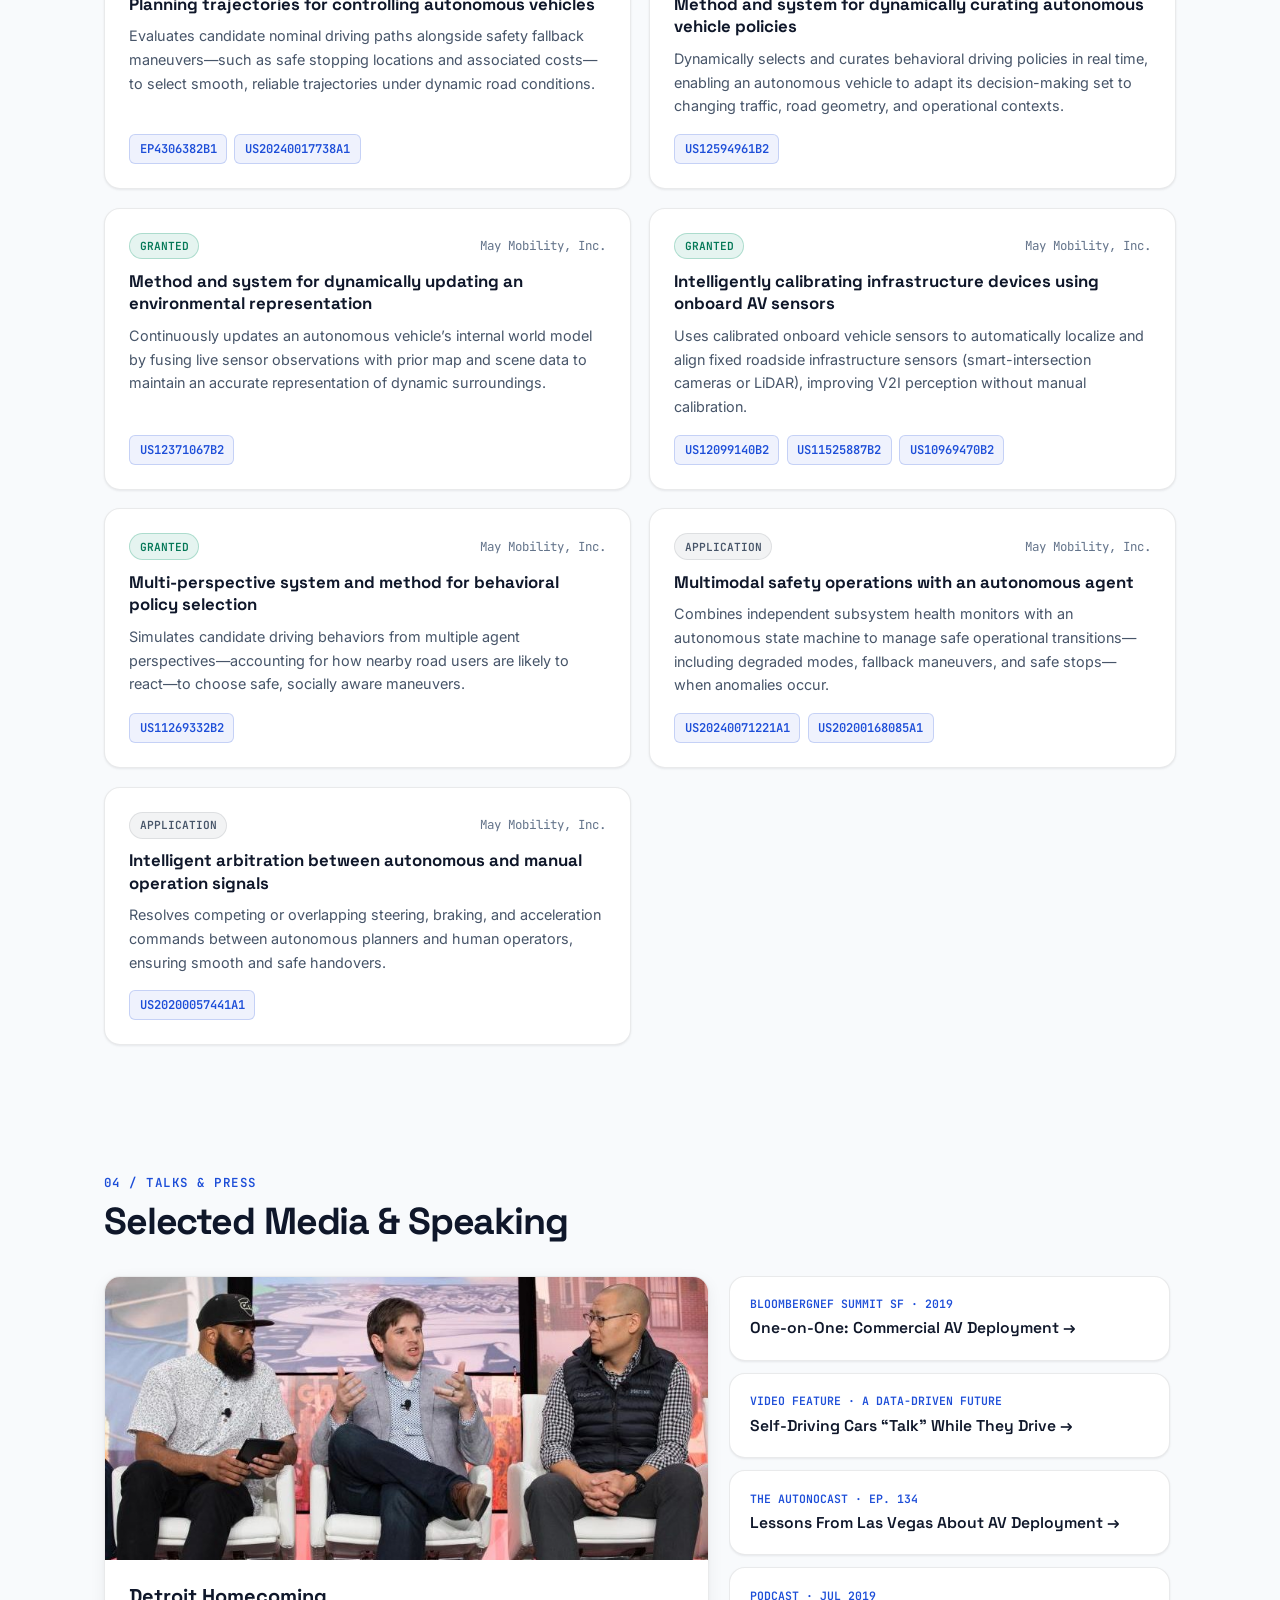
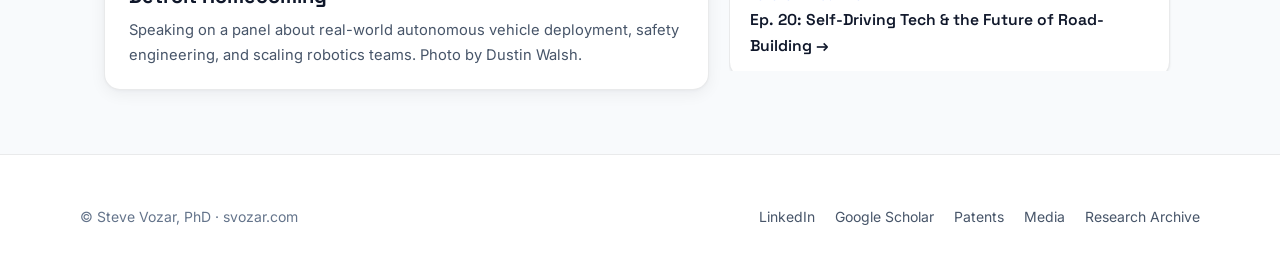
==== commit d2699c39: "Add IEEE Sensors for Autonomous Vehicles course link to Media and Teaching" ====
--- a/index.html
+++ b/index.html
@@ -367,6 +367,10 @@
           <span class="media-link-meta">Podcast · Jul 2019</span>
           <span class="media-link-title">Ep. 20: Self-Driving Tech &amp; the Future of Road-Building &rarr;</span>
         </a>
+        <a class="media-link-card" href="https://iln.ieee.org/public/contentdetails.aspx?id=85DCAE8A2C4F432692082B8CF63CE98F" target="_blank" rel="noopener noreferrer">
+          <span class="media-link-meta">IEEE Learning Network · Course</span>
+          <span class="media-link-title">Sensors for Autonomous Vehicles &rarr;</span>
+        </a>
         <a class="media-link-card" href="/research/">
           <span class="media-link-meta">Academic Archive</span>
           <span class="media-link-title">Publications, Posters &amp; Teaching (UMich / JHU) &rarr;</span>
--- a/assets/css/wild.css
+++ b/assets/css/wild.css
@@ -709,6 +709,7 @@
   display: grid;
   grid-template-columns: 1.15fr 0.85fr;
   gap: 1.25rem;
+  align-items: start;
 }
 
 .stage-card {
@@ -728,30 +729,31 @@
 }
 
 .stage-card-body {
-  padding: 1.5rem 1.65rem 1.65rem;
-  display: flex;
-  flex-direction: column;
-  flex: 1;
-  justify-content: space-between;
+  padding: 1.25rem 1.5rem 1.35rem;
 }
 
 .stage-card h3 {
-  margin: 0 0 0.45rem;
+  margin: 0 0 0.35rem;
   font-family: var(--font-display);
-  font-size: 1.35rem;
+  font-size: 1.25rem;
   color: var(--text);
 }
 
 .stage-card p {
   margin: 0;
   color: var(--text-secondary);
-  font-size: 0.94rem;
+  font-size: 0.92rem;
 }
 
 .media-list {
   display: flex;
   flex-direction: column;
-  gap: 0.85rem;
+  gap: 0.75rem;
+  max-height: 395px;
+  overflow-y: auto;
+  padding-right: 0.35rem;
+  scrollbar-width: thin;
+  scrollbar-color: rgba(15, 23, 42, 0.2) transparent;
 }
 
 .media-link-card {
@@ -843,6 +845,12 @@
   .hero-container,
   .media-showcase {
     grid-template-columns: 1fr;
+  }
+
+  .media-list {
+    max-height: none;
+    overflow-y: visible;
+    padding-right: 0;
   }
 
   .portrait-frame {
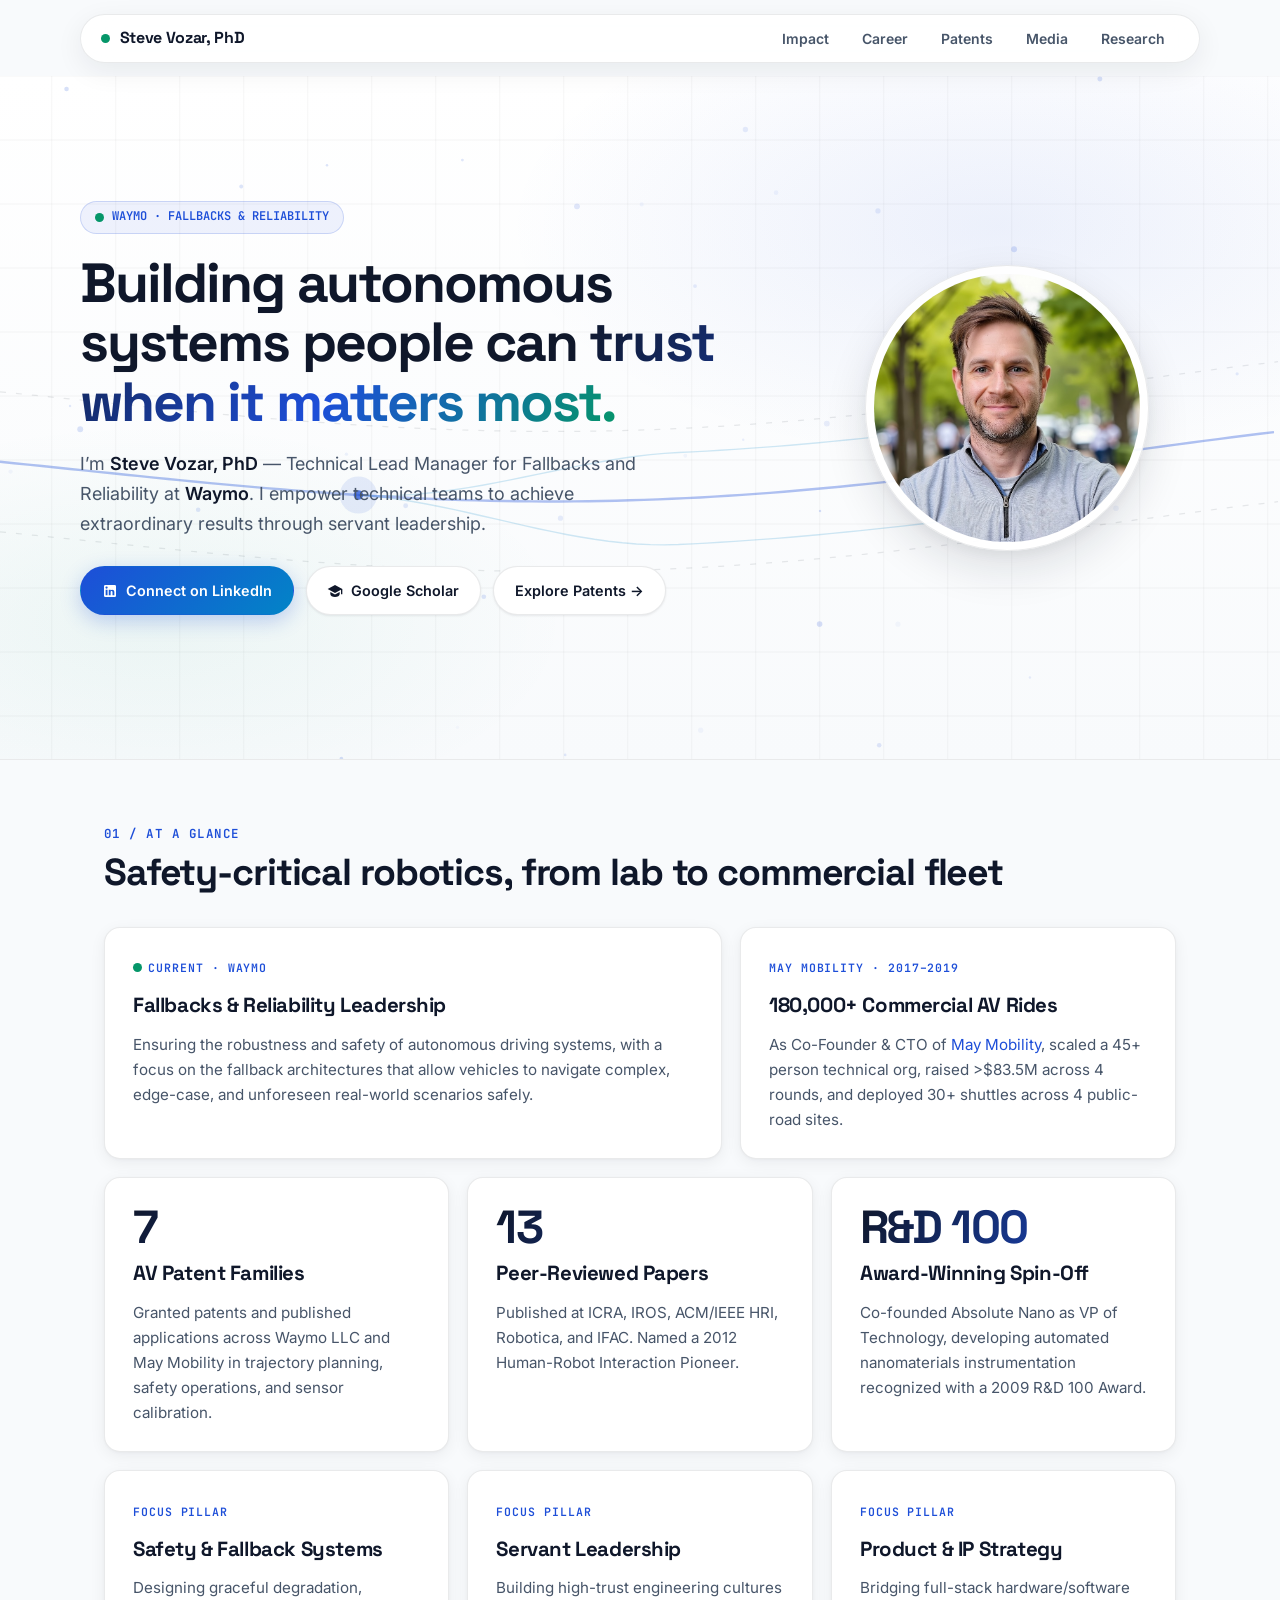
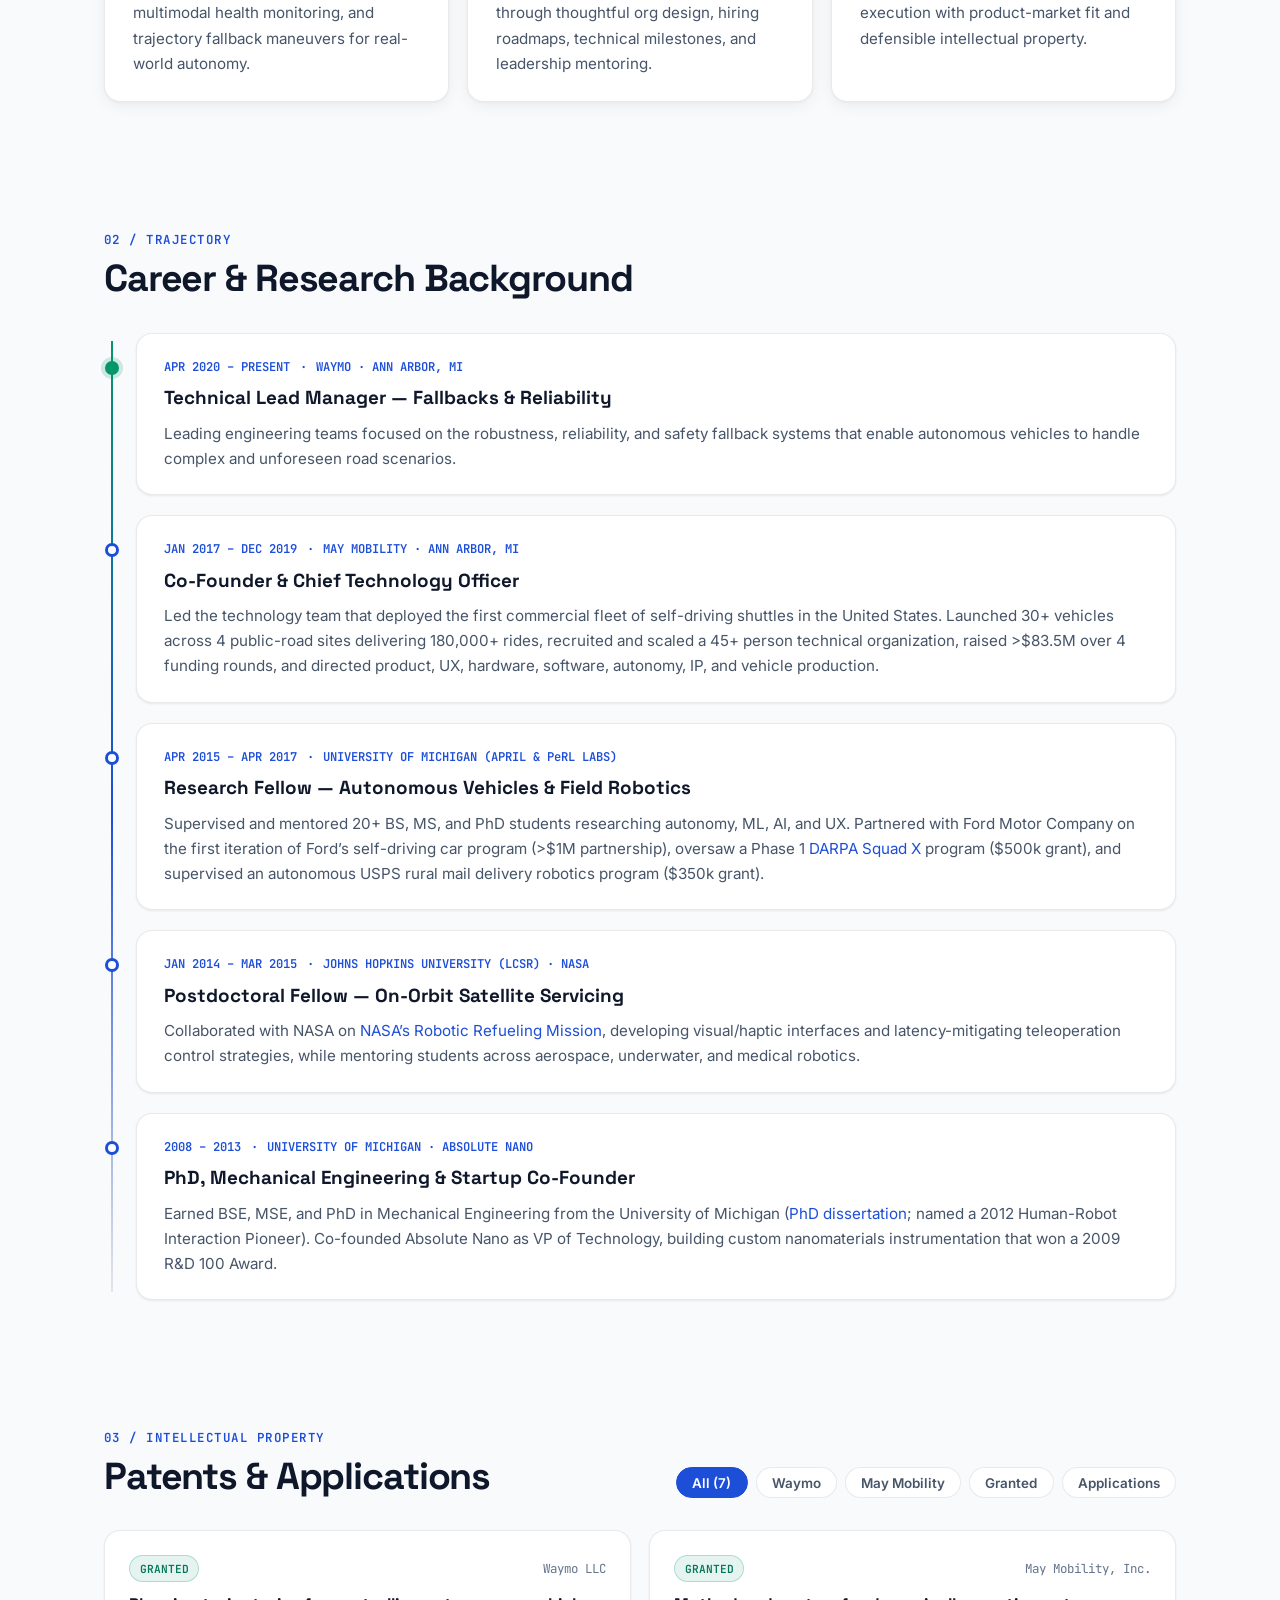
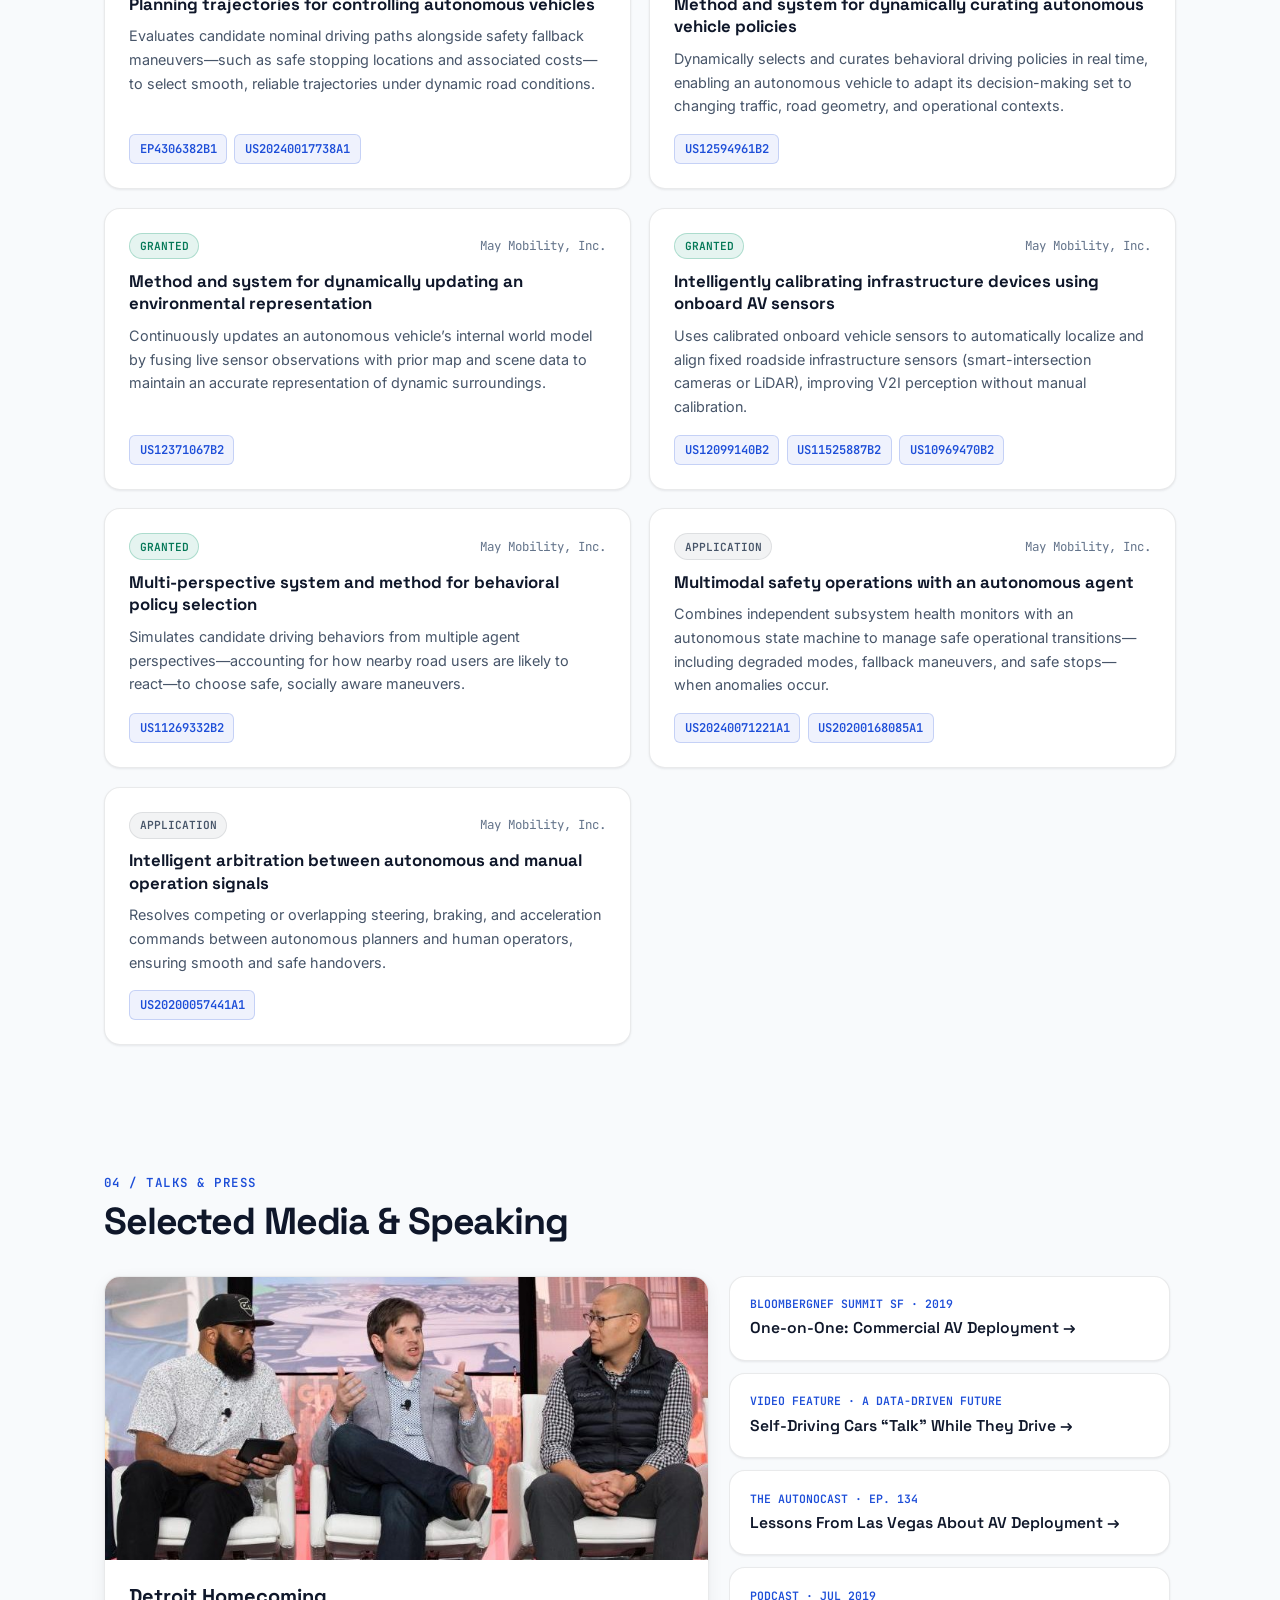
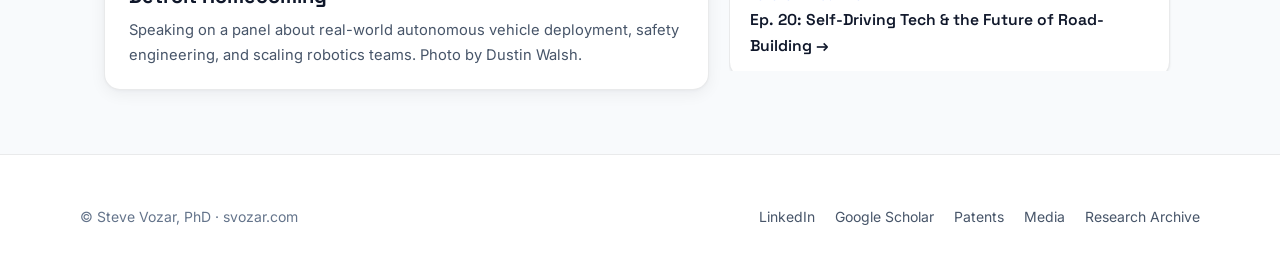
==== commit 8325cd7b: "Remove May Mobility mention from hero summary" ====
--- a/index.html
+++ b/index.html
@@ -75,7 +75,7 @@
           Building autonomous systems people can <span class="gradient-text">trust when it matters most.</span>
         </h1>
         <p class="hero-lead">
-          I’m <strong>Steve Vozar, PhD</strong> — Technical Lead Manager for Fallbacks and Reliability at <strong>Waymo</strong>, and former Co-Founder &amp; CTO of <strong>May Mobility</strong>. I empower technical teams to achieve extraordinary results through servant leadership.
+          I’m <strong>Steve Vozar, PhD</strong> — Technical Lead Manager for Fallbacks and Reliability at <strong>Waymo</strong>. I empower technical teams to achieve extraordinary results through servant leadership.
         </p>
         <div class="hero-cta-row">
           <a class="btn btn-primary" href="https://linkedin.com/in/svozar" target="_blank" rel="noopener noreferrer">
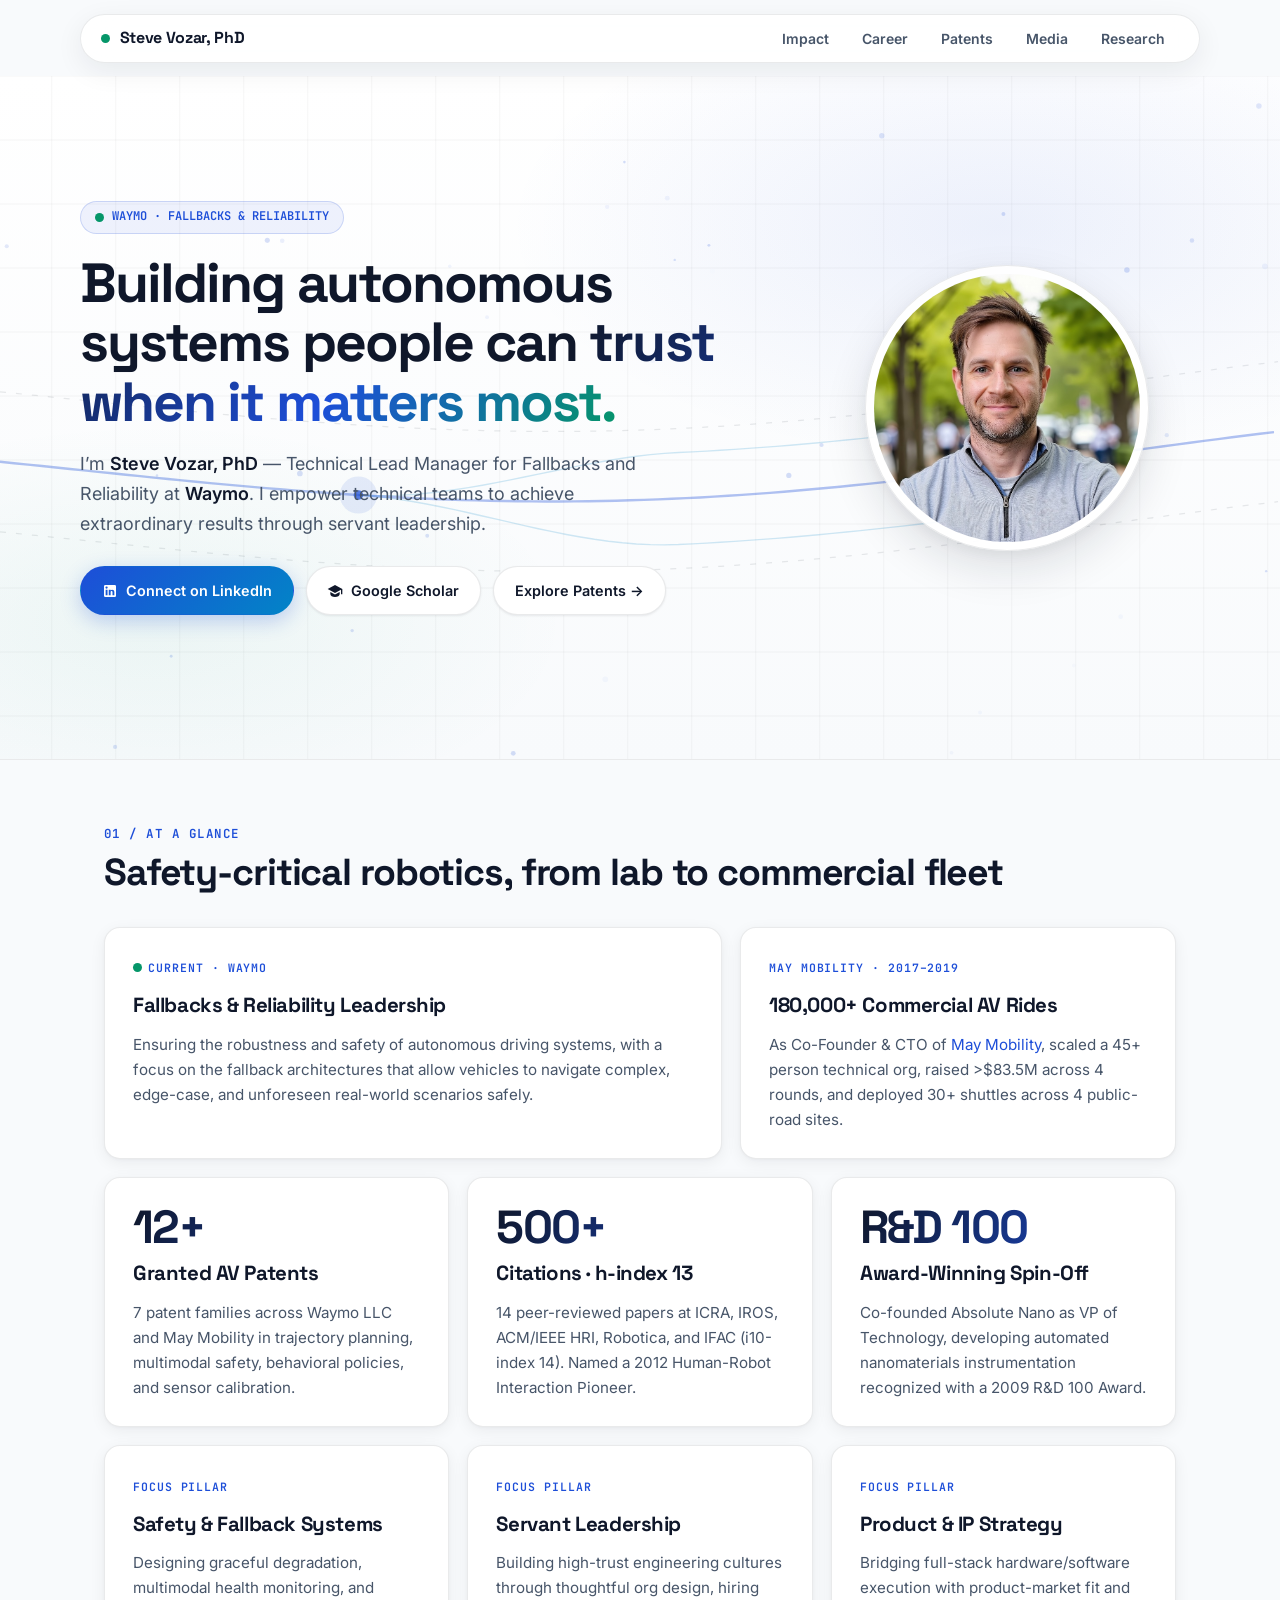
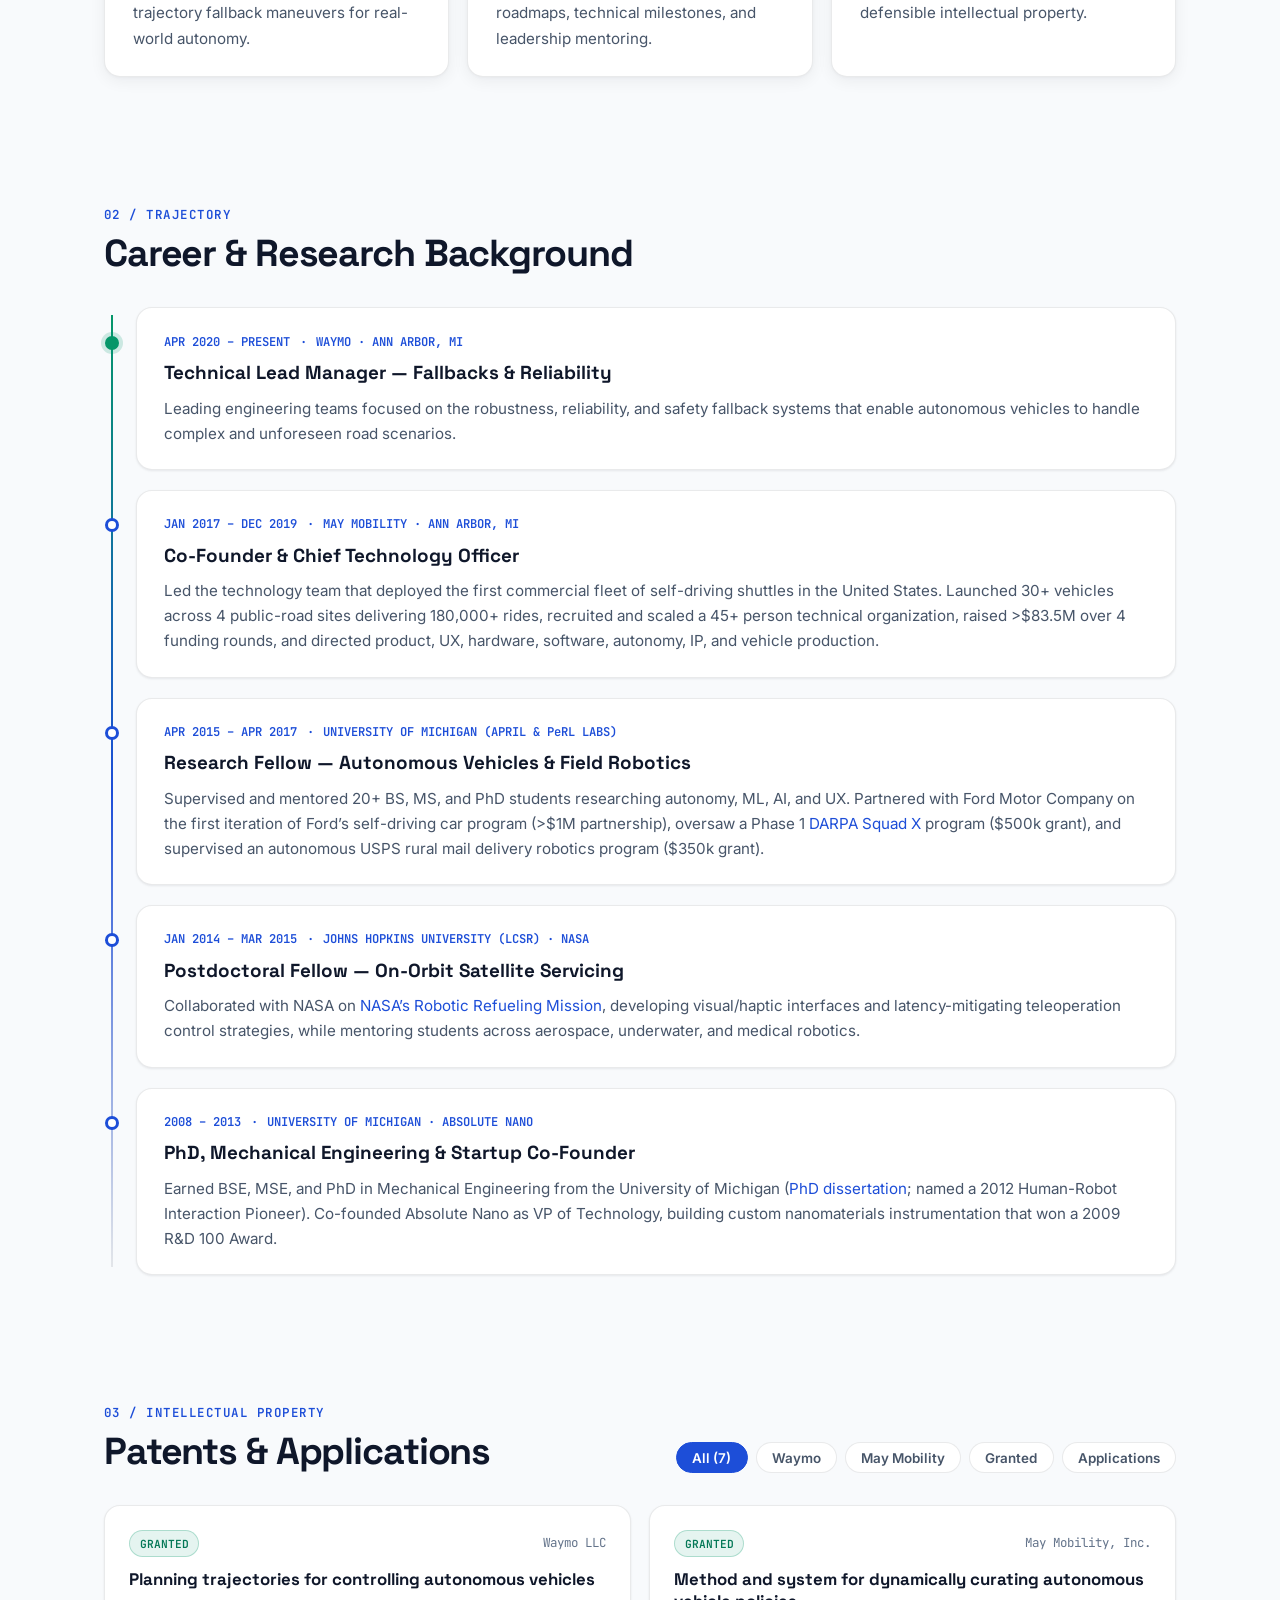
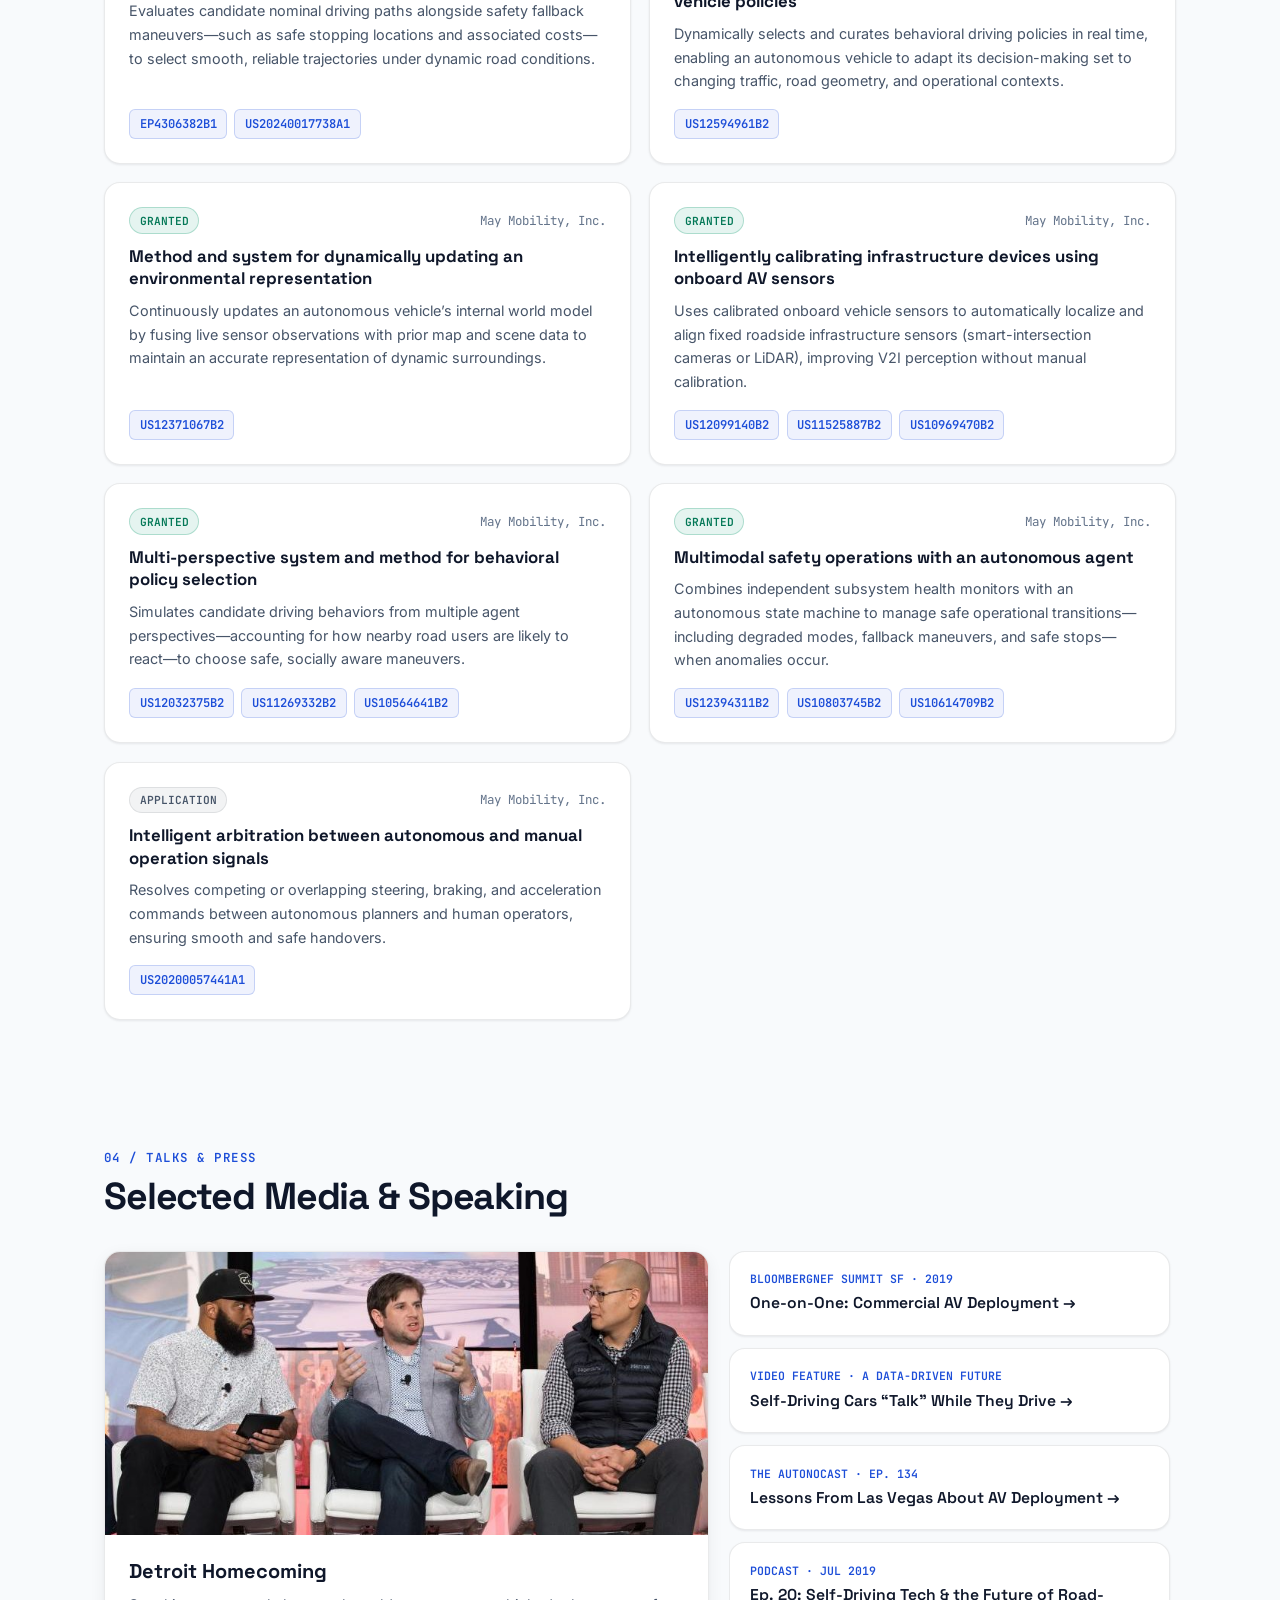
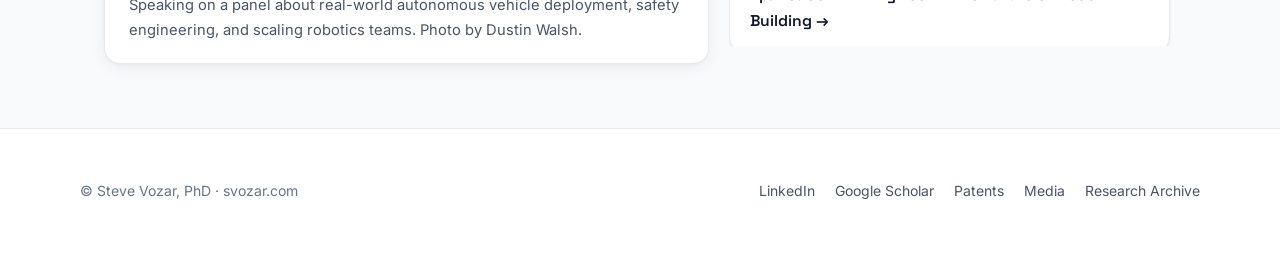
==== commit 594e9261: "Add Google Scholar citations/h-index stats and update granted patent numbers" ====
--- a/index.html
+++ b/index.html
@@ -125,15 +125,15 @@
       </article>
 
       <a class="bento-card span-4" href="#patents">
-        <div class="stat-number">7</div>
-        <h3>AV Patent Families</h3>
-        <p>Granted patents and published applications across Waymo LLC and May Mobility in trajectory planning, safety operations, and sensor calibration.</p>
+        <div class="stat-number">12+</div>
+        <h3>Granted AV Patents</h3>
+        <p>7 patent families across Waymo LLC and May Mobility in trajectory planning, multimodal safety, behavioral policies, and sensor calibration.</p>
       </a>
 
       <a class="bento-card span-4" href="/research/publications/">
-        <div class="stat-number">13</div>
-        <h3>Peer-Reviewed Papers</h3>
-        <p>Published at ICRA, IROS, ACM/IEEE HRI, Robotica, and IFAC. Named a 2012 Human-Robot Interaction Pioneer.</p>
+        <div class="stat-number">500+</div>
+        <h3>Citations · h-index 13</h3>
+        <p>14 peer-reviewed papers at ICRA, IROS, ACM/IEEE HRI, Robotica, and IFAC (i10-index 14). Named a 2012 Human-Robot Interaction Pioneer.</p>
       </a>
 
       <article class="bento-card span-4">
@@ -290,22 +290,25 @@
           <p>Simulates candidate driving behaviors from multiple agent perspectives—accounting for how nearby road users are likely to react—to choose safe, socially aware maneuvers.</p>
         </div>
         <div class="patent-nums">
+          <a class="patent-num" href="https://patents.google.com/patent/US12032375B2/en" target="_blank" rel="noopener noreferrer">US12032375B2</a>
           <a class="patent-num" href="https://patents.google.com/patent/US11269332B2/en" target="_blank" rel="noopener noreferrer">US11269332B2</a>
-        </div>
-      </article>
-
-      <article class="patent-card" data-tags="may application">
-        <div>
-          <div class="patent-top">
-            <span class="badge-app">Application</span>
+          <a class="patent-num" href="https://patents.google.com/patent/US10564641B2/en" target="_blank" rel="noopener noreferrer">US10564641B2</a>
+        </div>
+      </article>
+
+      <article class="patent-card" data-tags="may granted">
+        <div>
+          <div class="patent-top">
+            <span class="badge-granted">Granted</span>
             <span class="patent-org">May Mobility, Inc.</span>
           </div>
           <h3>Multimodal safety operations with an autonomous agent</h3>
           <p>Combines independent subsystem health monitors with an autonomous state machine to manage safe operational transitions—including degraded modes, fallback maneuvers, and safe stops—when anomalies occur.</p>
         </div>
         <div class="patent-nums">
-          <a class="patent-num" href="https://patents.google.com/patent/US20240071221A1/en" target="_blank" rel="noopener noreferrer">US20240071221A1</a>
-          <a class="patent-num" href="https://patents.google.com/patent/US20200168085A1/en" target="_blank" rel="noopener noreferrer">US20200168085A1</a>
+          <a class="patent-num" href="https://patents.google.com/patent/US12394311B2/en" target="_blank" rel="noopener noreferrer">US12394311B2</a>
+          <a class="patent-num" href="https://patents.google.com/patent/US10803745B2/en" target="_blank" rel="noopener noreferrer">US10803745B2</a>
+          <a class="patent-num" href="https://patents.google.com/patent/US10614709B2/en" target="_blank" rel="noopener noreferrer">US10614709B2</a>
         </div>
       </article>
 
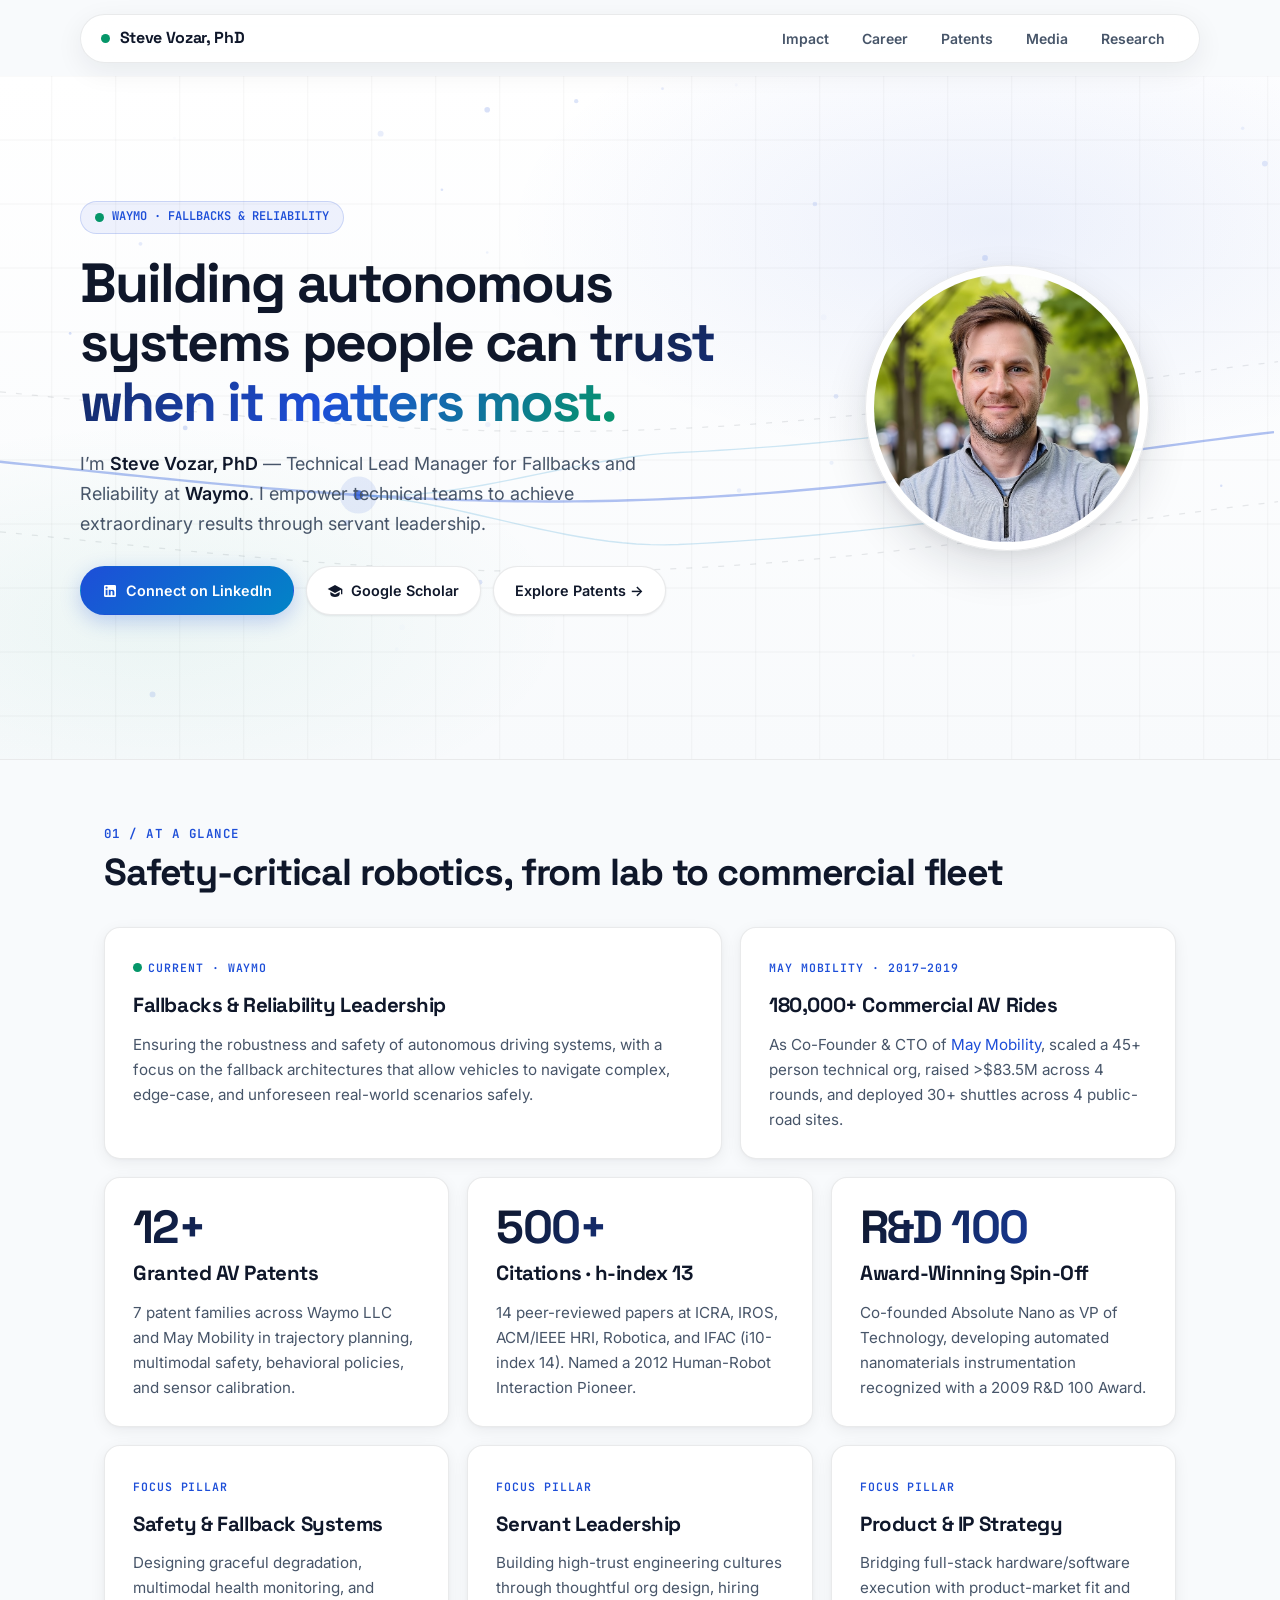
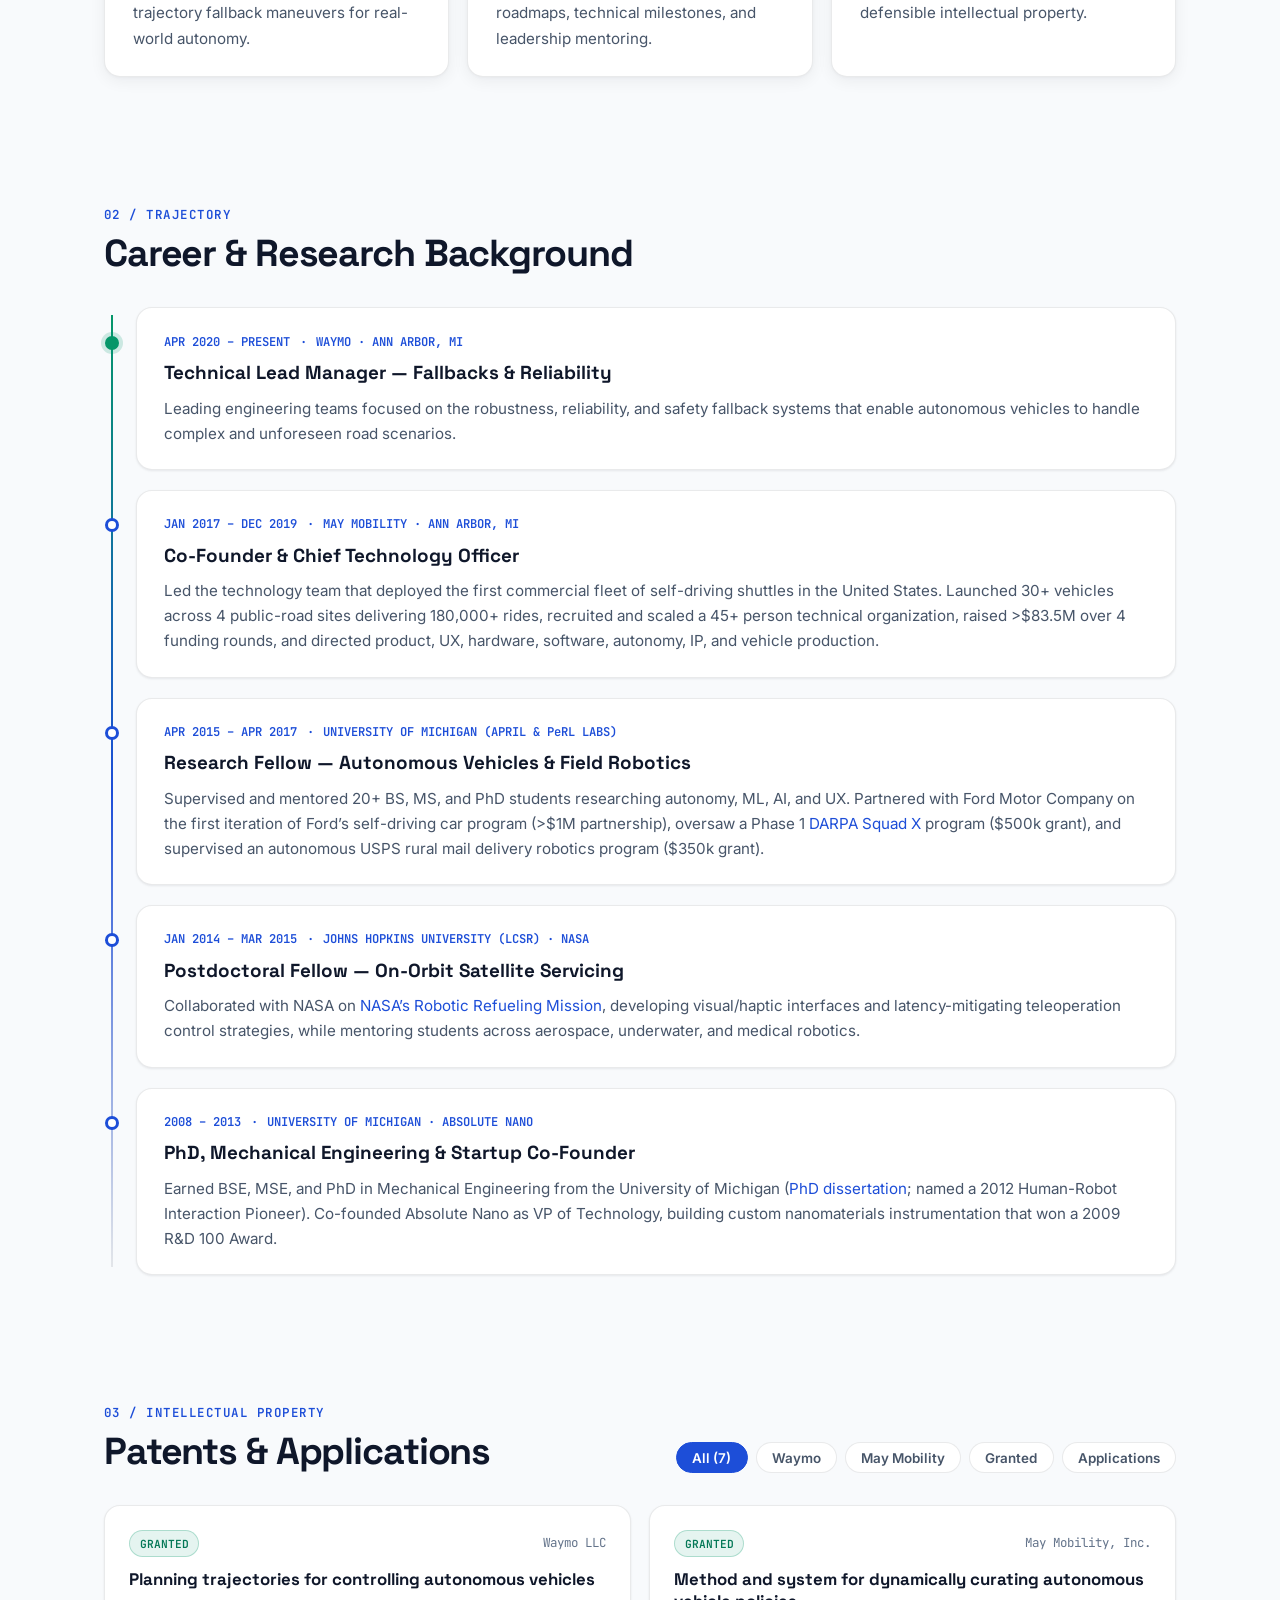
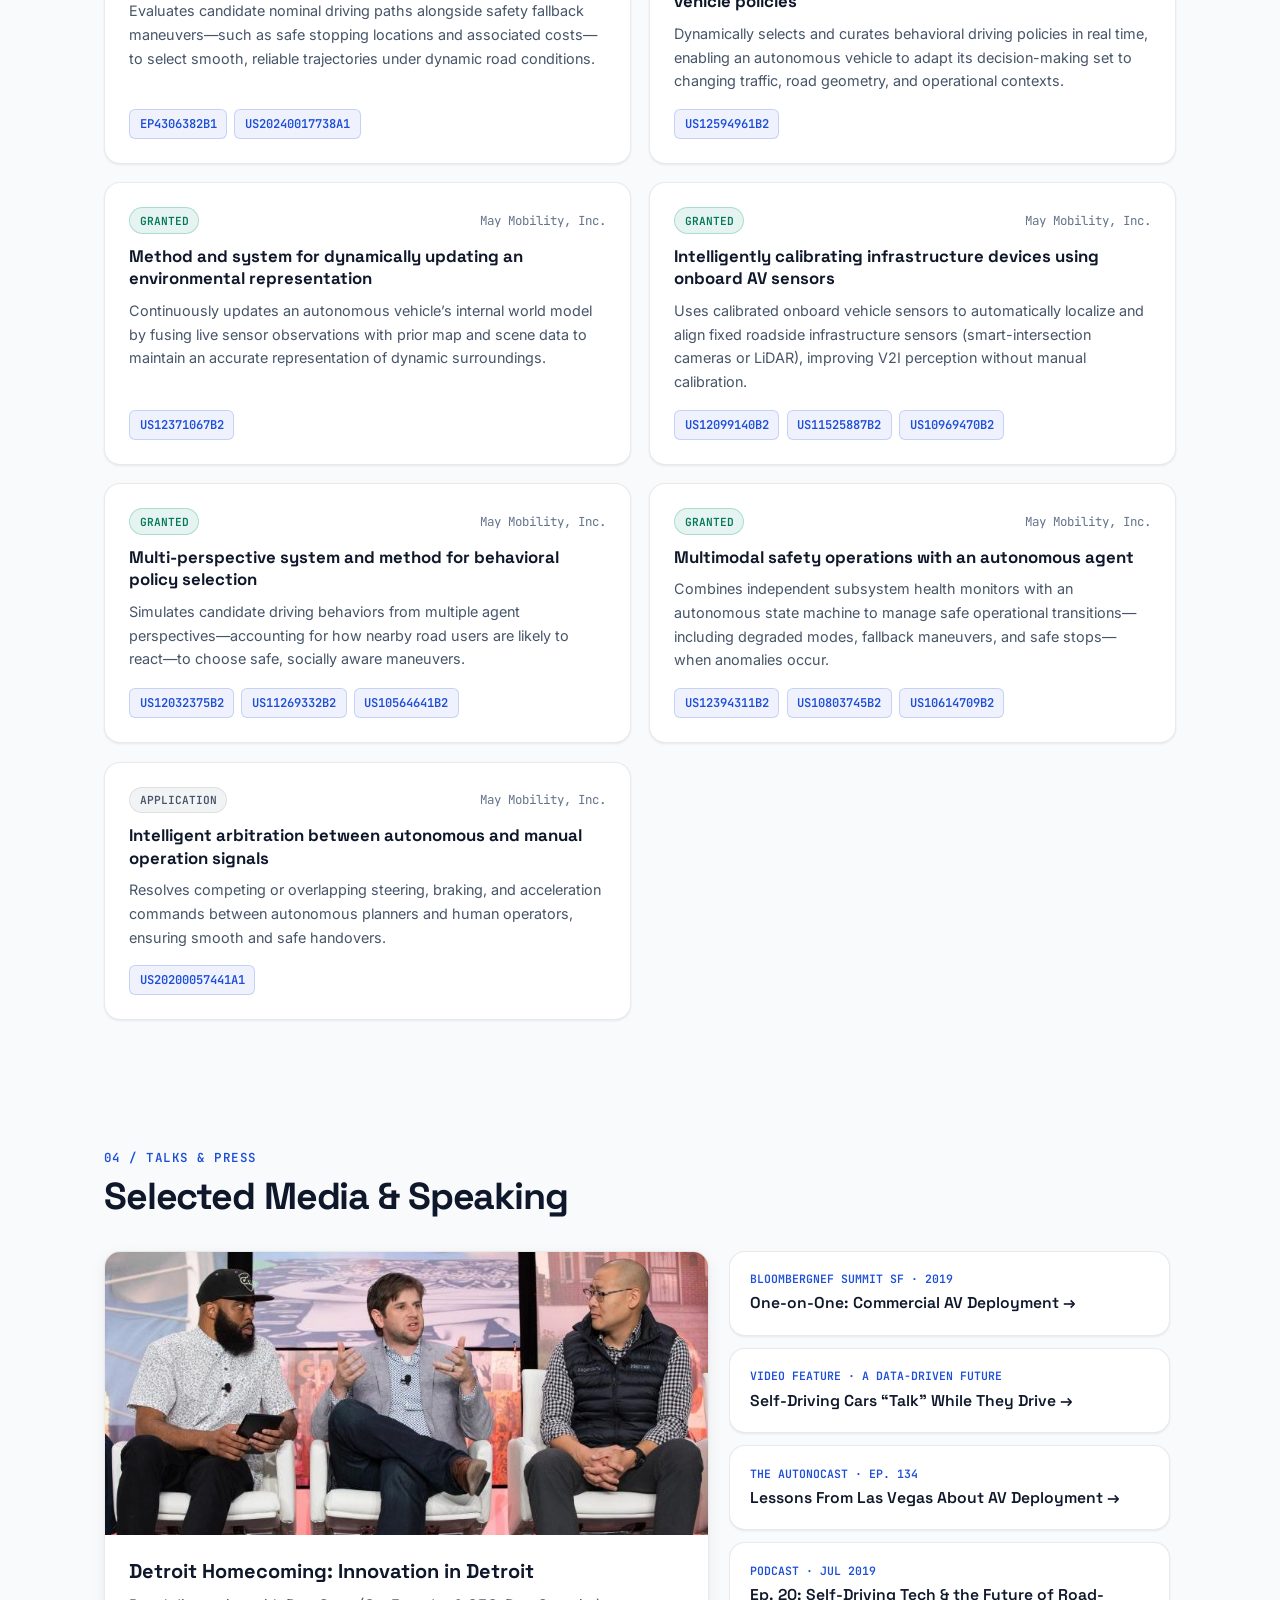
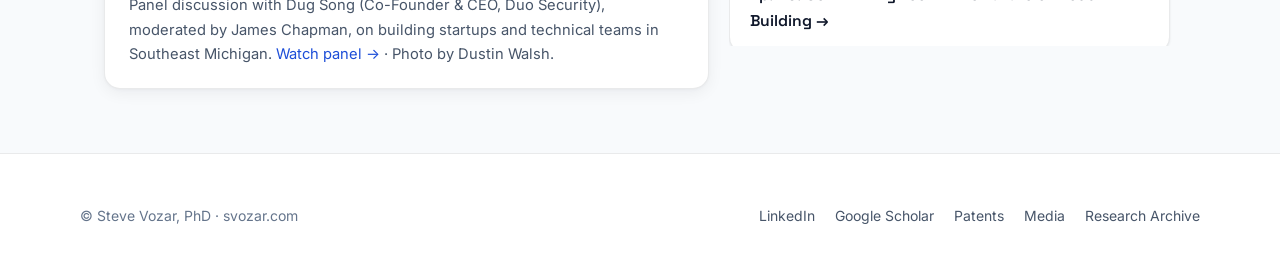
==== commit d2ff5af1: "Update Detroit Homecoming card with accurate panel topic, panelists, and video link" ====
--- a/index.html
+++ b/index.html
@@ -342,14 +342,14 @@
         <img
           class="stage-card-img"
           src="/assets/img/detroit-homecoming.jpg"
-          alt="Steve Vozar speaking on a panel at Detroit Homecoming"
+          alt="James Chapman, Steve Vozar, and Dug Song on a panel at Detroit Homecoming"
           width="792"
           height="372"
           loading="lazy"
         >
         <div class="stage-card-body">
-          <h3>Detroit Homecoming</h3>
-          <p>Speaking on a panel about real-world autonomous vehicle deployment, safety engineering, and scaling robotics teams. Photo by Dustin Walsh.</p>
+          <h3>Detroit Homecoming: Innovation in Detroit</h3>
+          <p>Panel discussion with Dug Song (Co-Founder &amp; CEO, Duo Security), moderated by James Chapman, on building startups and technical teams in Southeast Michigan. <a href="https://www.youtube.com/watch?v=WYp998NhrQ0" target="_blank" rel="noopener noreferrer">Watch panel &rarr;</a> · Photo by Dustin Walsh.</p>
         </div>
       </div>
 
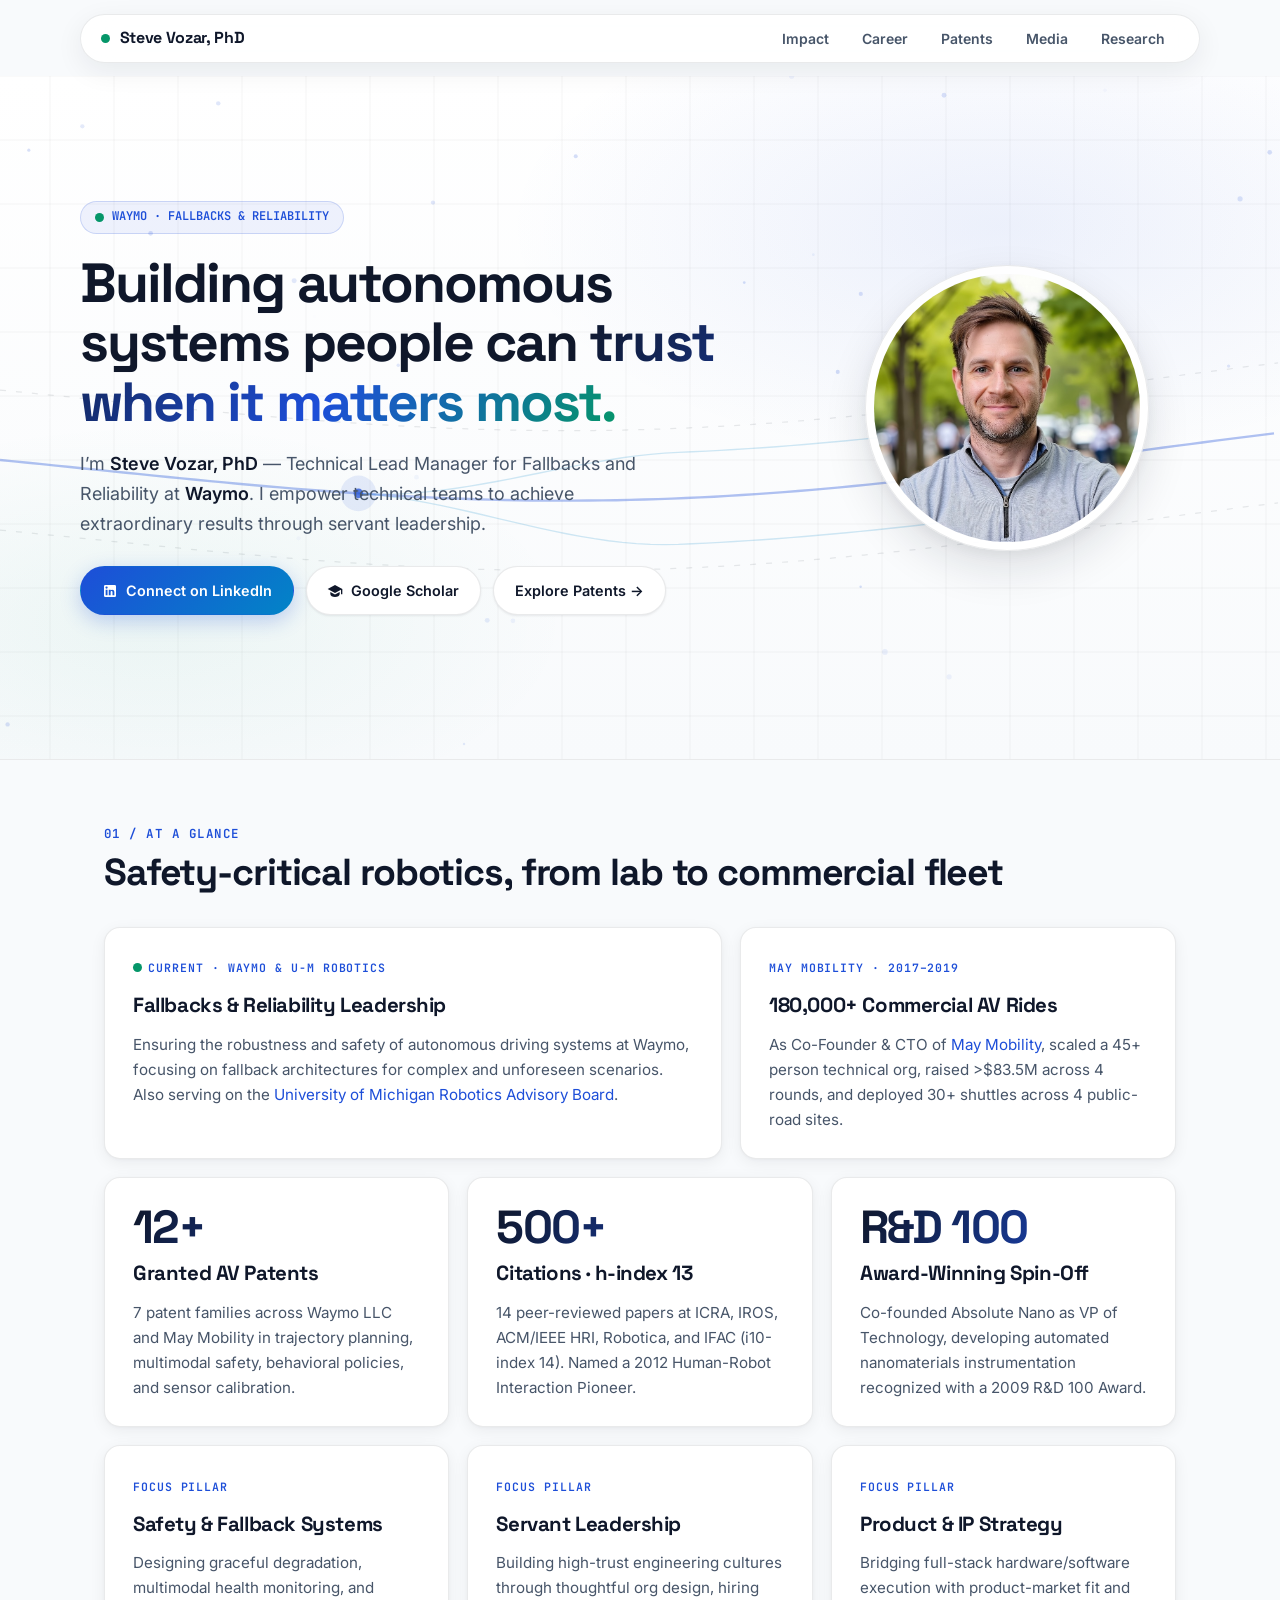
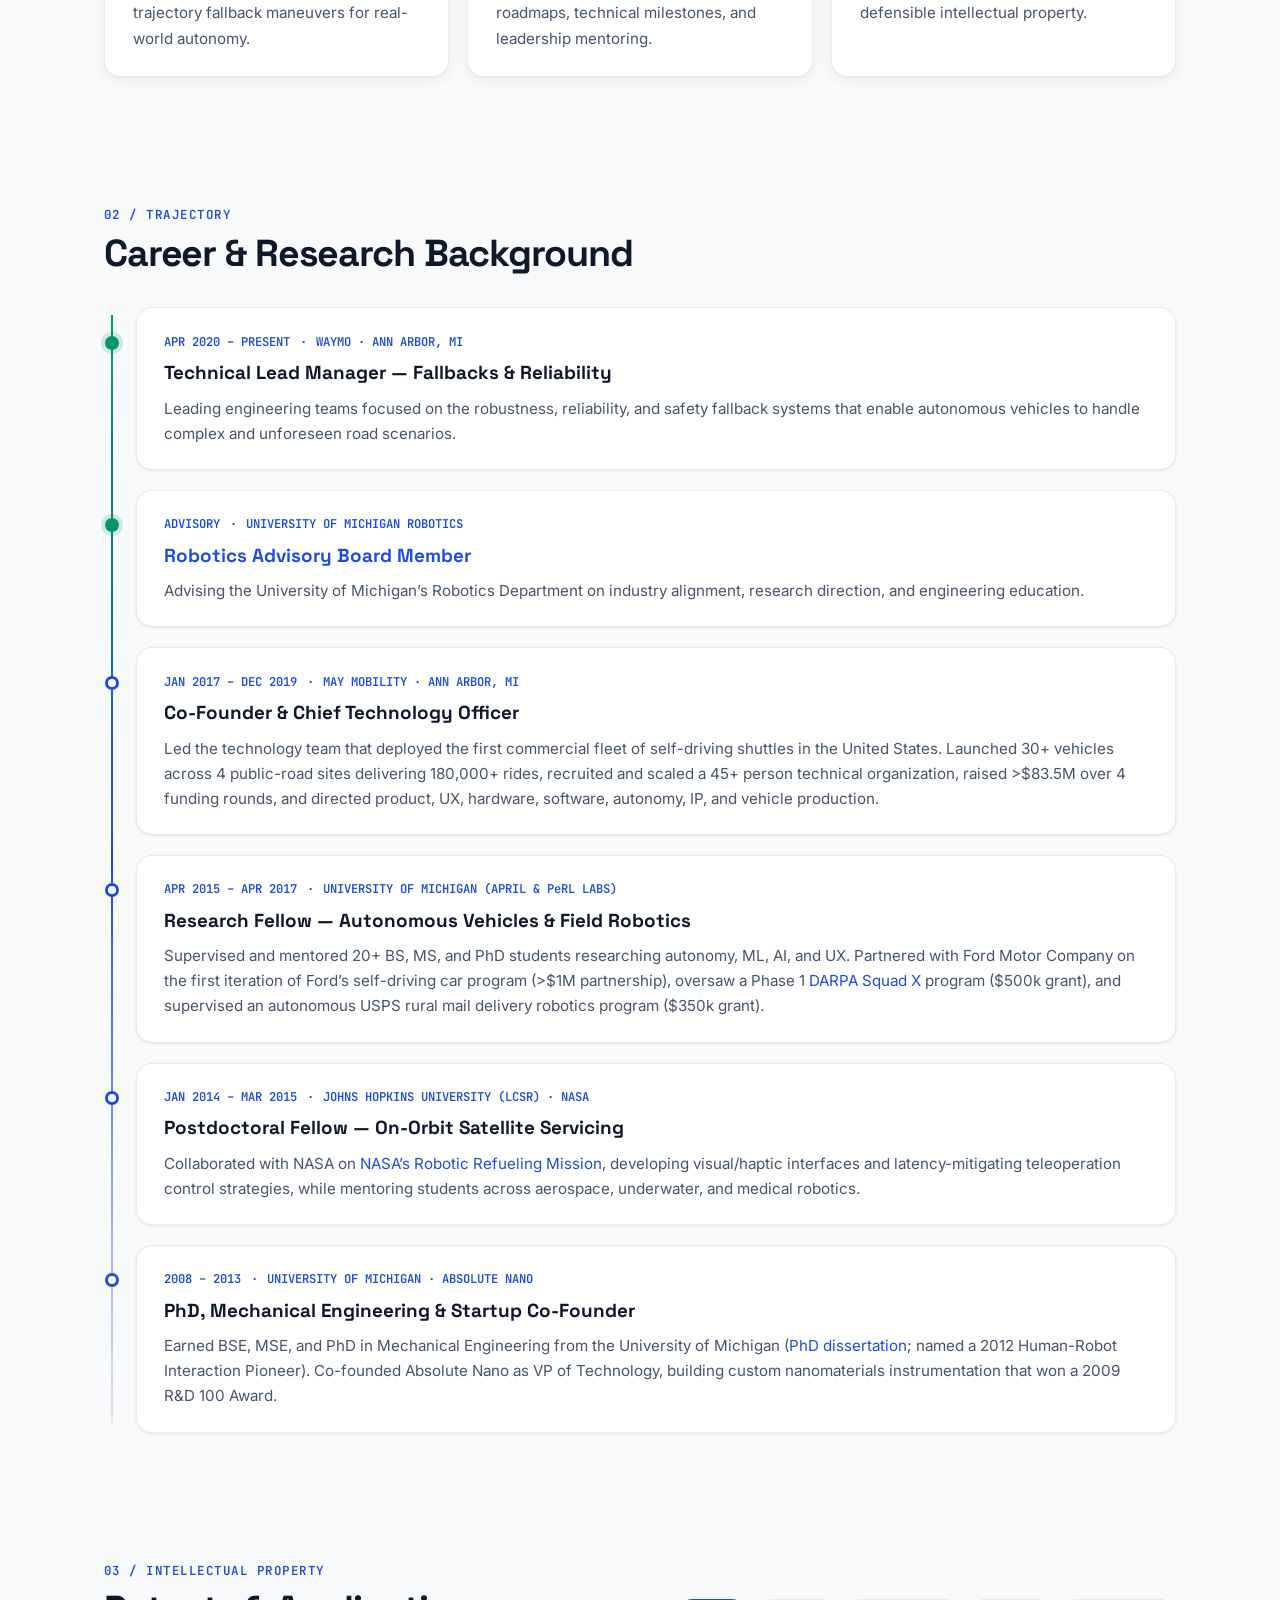
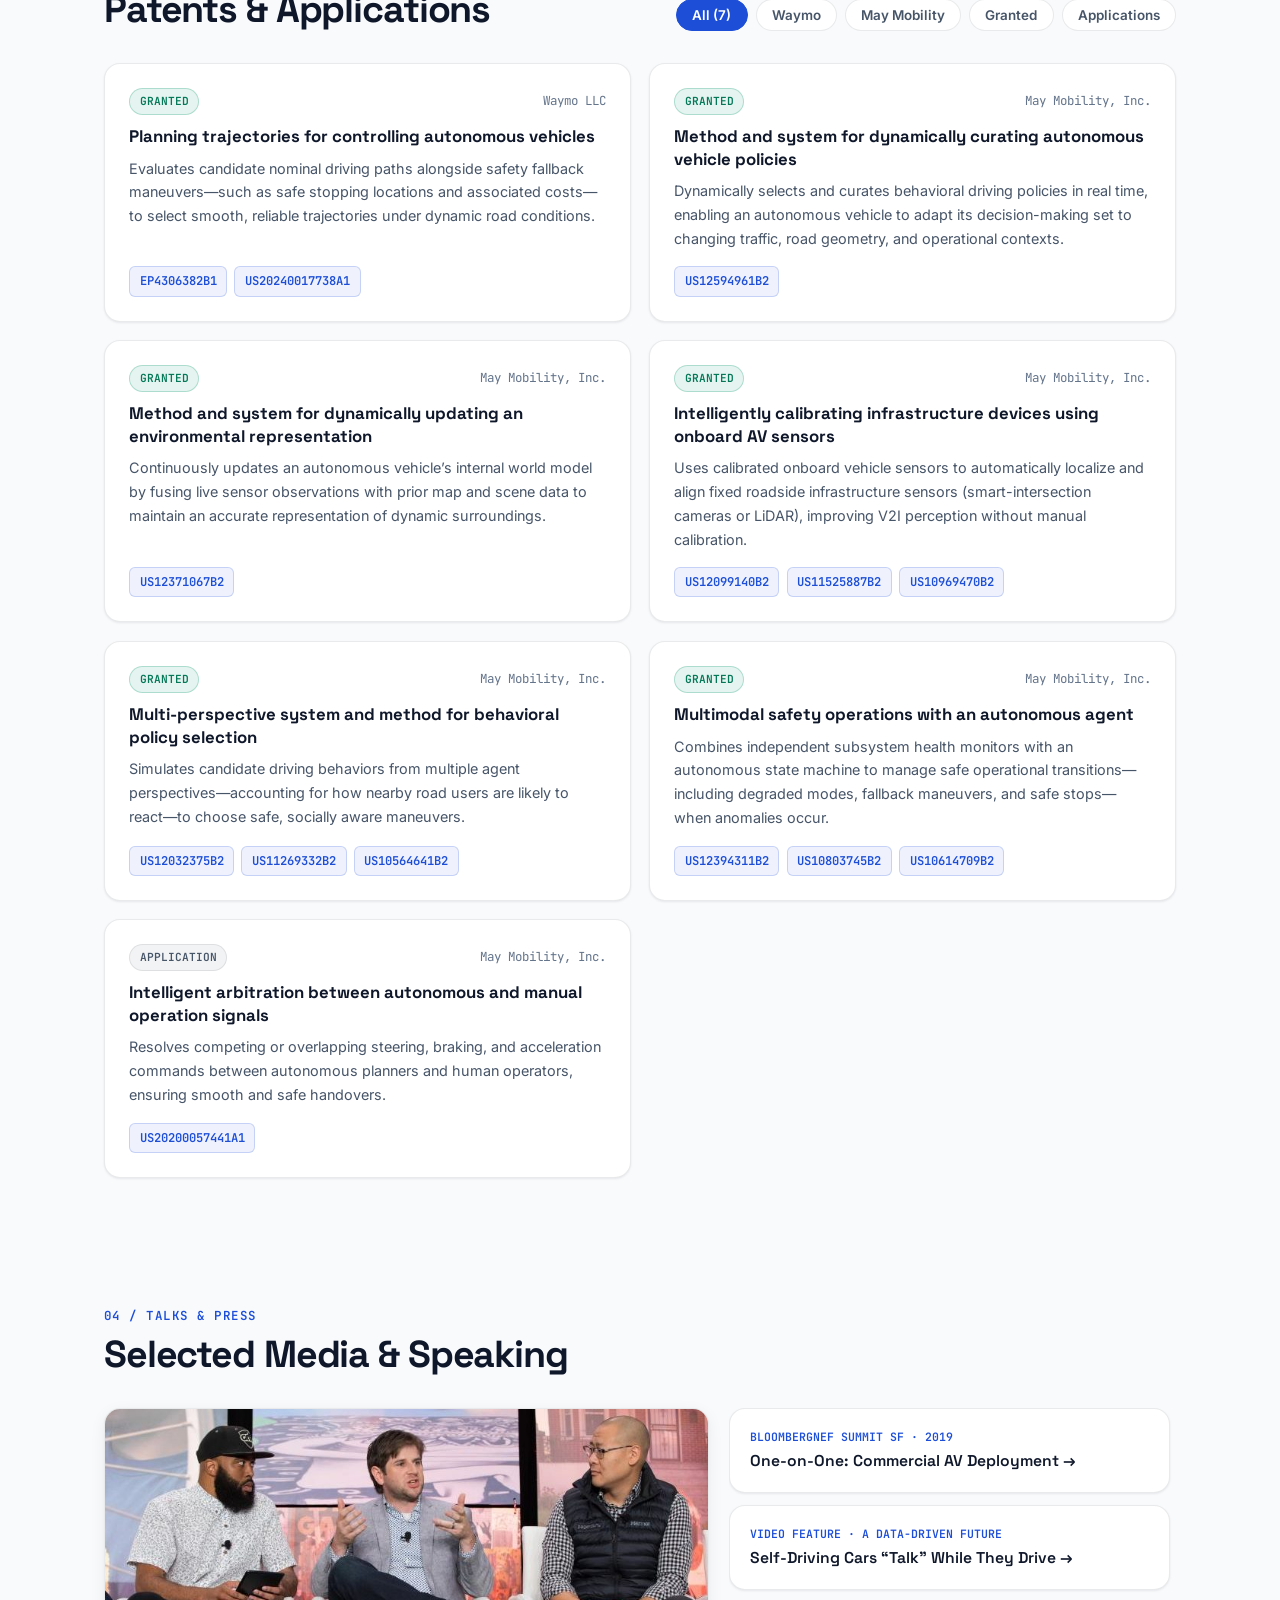
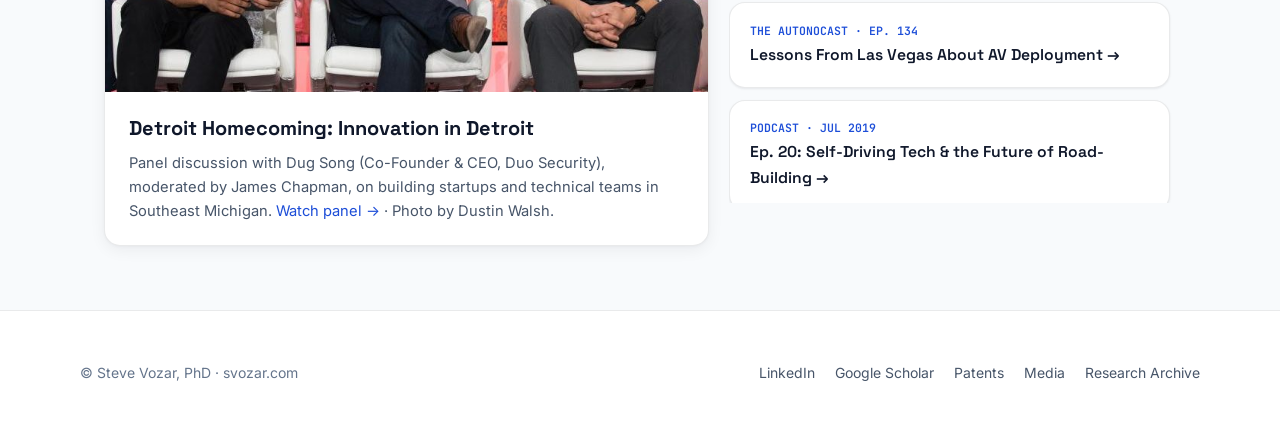
==== commit 001238f3: "Add University of Michigan Robotics Advisory Board role" ====
--- a/index.html
+++ b/index.html
@@ -113,9 +113,9 @@
 
     <div class="bento-grid">
       <article class="bento-card span-7">
-        <div class="bento-tag"><span class="status-pulse" aria-hidden="true"></span>Current · Waymo</div>
+        <div class="bento-tag"><span class="status-pulse" aria-hidden="true"></span>Current · Waymo &amp; U-M Robotics</div>
         <h3>Fallbacks &amp; Reliability Leadership</h3>
-        <p>Ensuring the robustness and safety of autonomous driving systems, with a focus on the fallback architectures that allow vehicles to navigate complex, edge-case, and unforeseen real-world scenarios safely.</p>
+        <p>Ensuring the robustness and safety of autonomous driving systems at Waymo, focusing on fallback architectures for complex and unforeseen scenarios. Also serving on the <a href="https://robotics.umich.edu/people/advisory-board/" target="_blank" rel="noopener noreferrer">University of Michigan Robotics Advisory Board</a>.</p>
       </article>
 
       <article class="bento-card span-5">
@@ -176,6 +176,12 @@
         <div class="timeline-meta"><span>APR 2020 – PRESENT</span> · <span>WAYMO · ANN ARBOR, MI</span></div>
         <h3>Technical Lead Manager — Fallbacks &amp; Reliability</h3>
         <p>Leading engineering teams focused on the robustness, reliability, and safety fallback systems that enable autonomous vehicles to handle complex and unforeseen road scenarios.</p>
+      </article>
+
+      <article class="timeline-item timeline-item--current">
+        <div class="timeline-meta"><span>ADVISORY</span> · <span>UNIVERSITY OF MICHIGAN ROBOTICS</span></div>
+        <h3><a href="https://robotics.umich.edu/people/advisory-board/" target="_blank" rel="noopener noreferrer">Robotics Advisory Board Member</a></h3>
+        <p>Advising the University of Michigan’s Robotics Department on industry alignment, research direction, and engineering education.</p>
       </article>
 
       <article class="timeline-item">
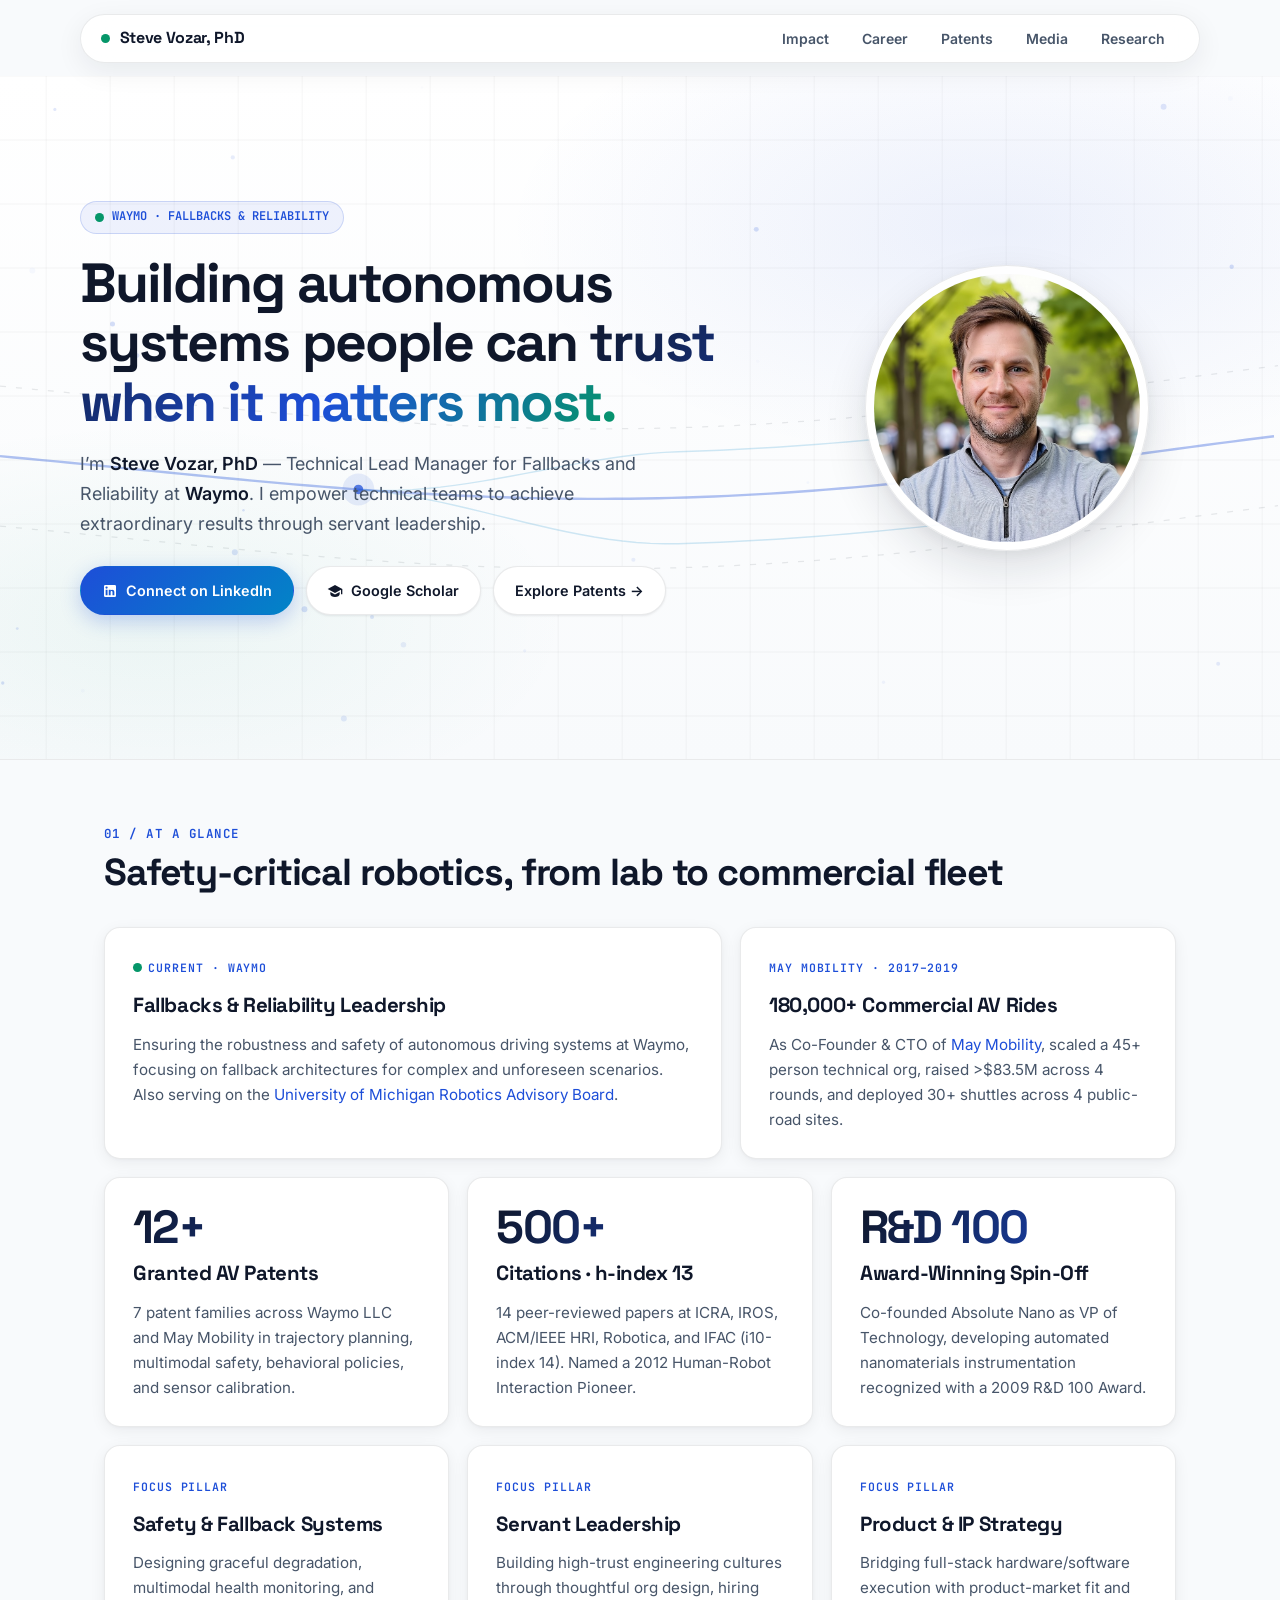
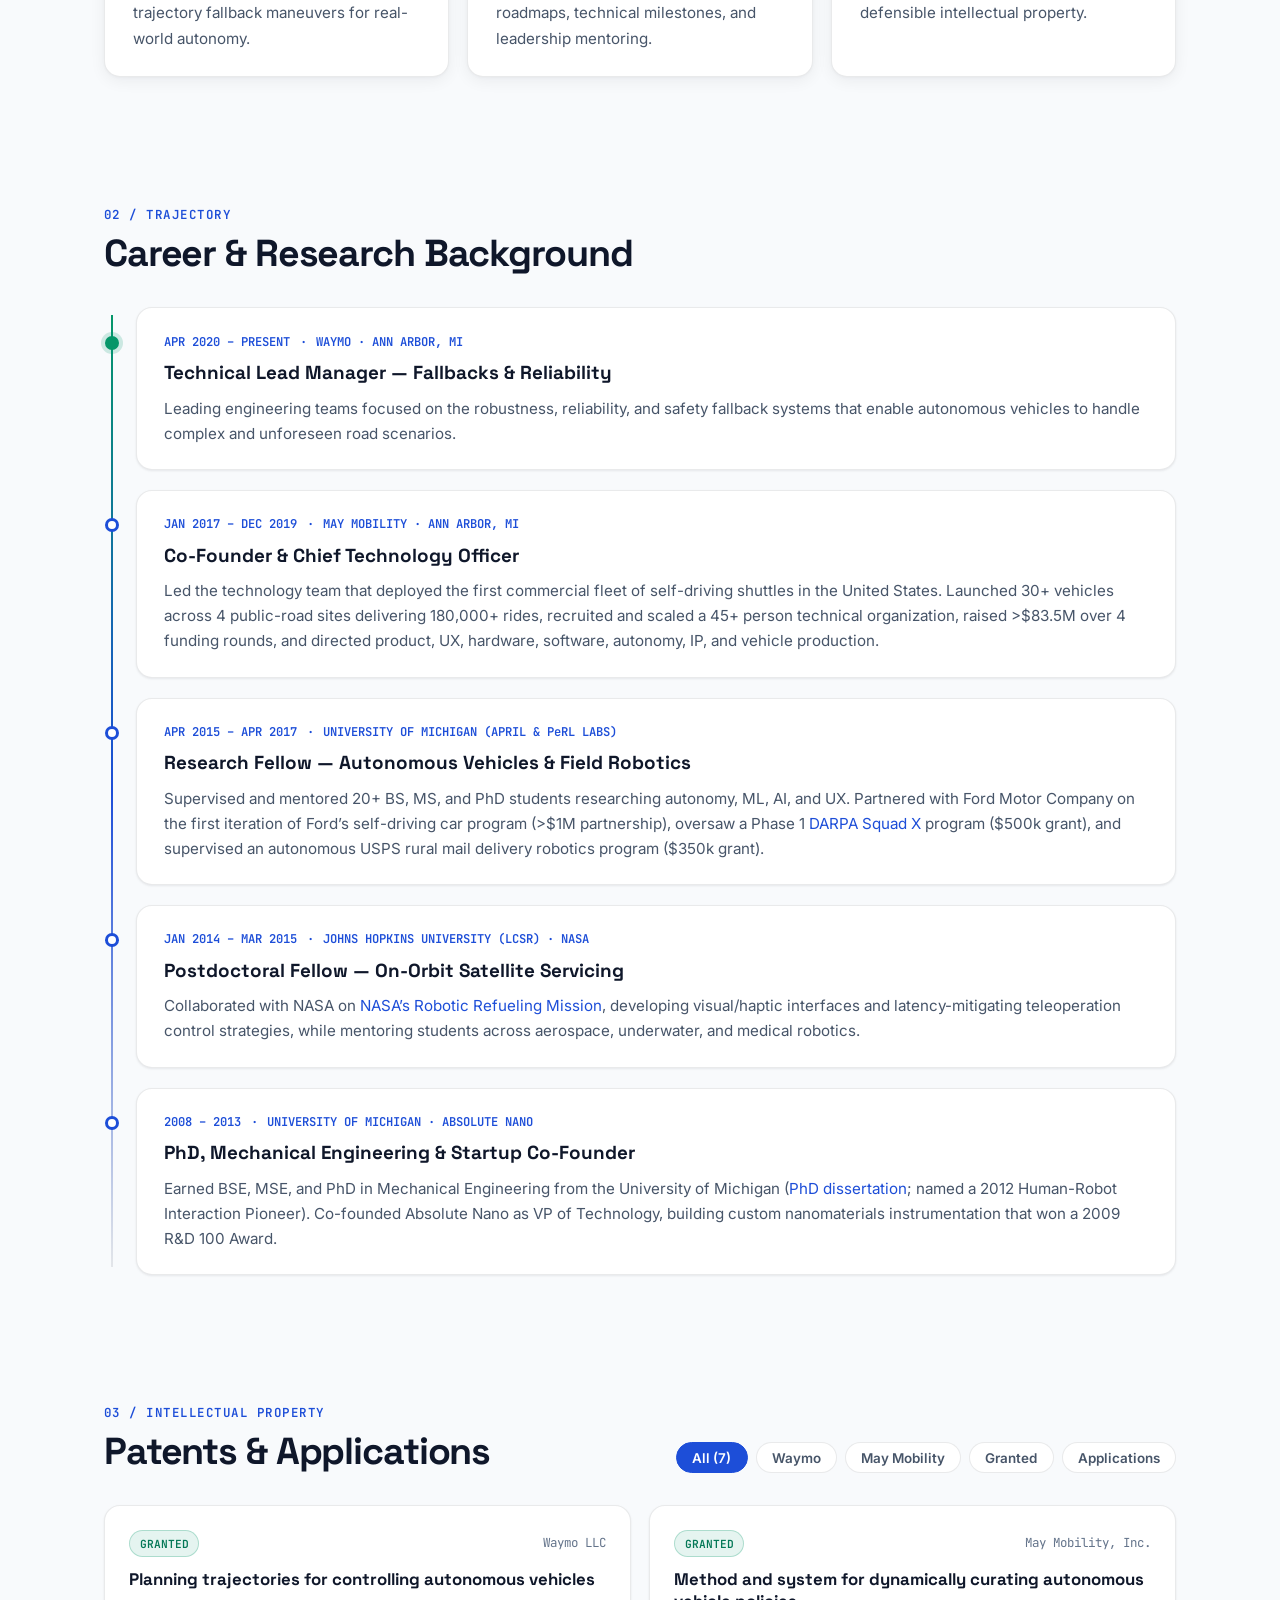
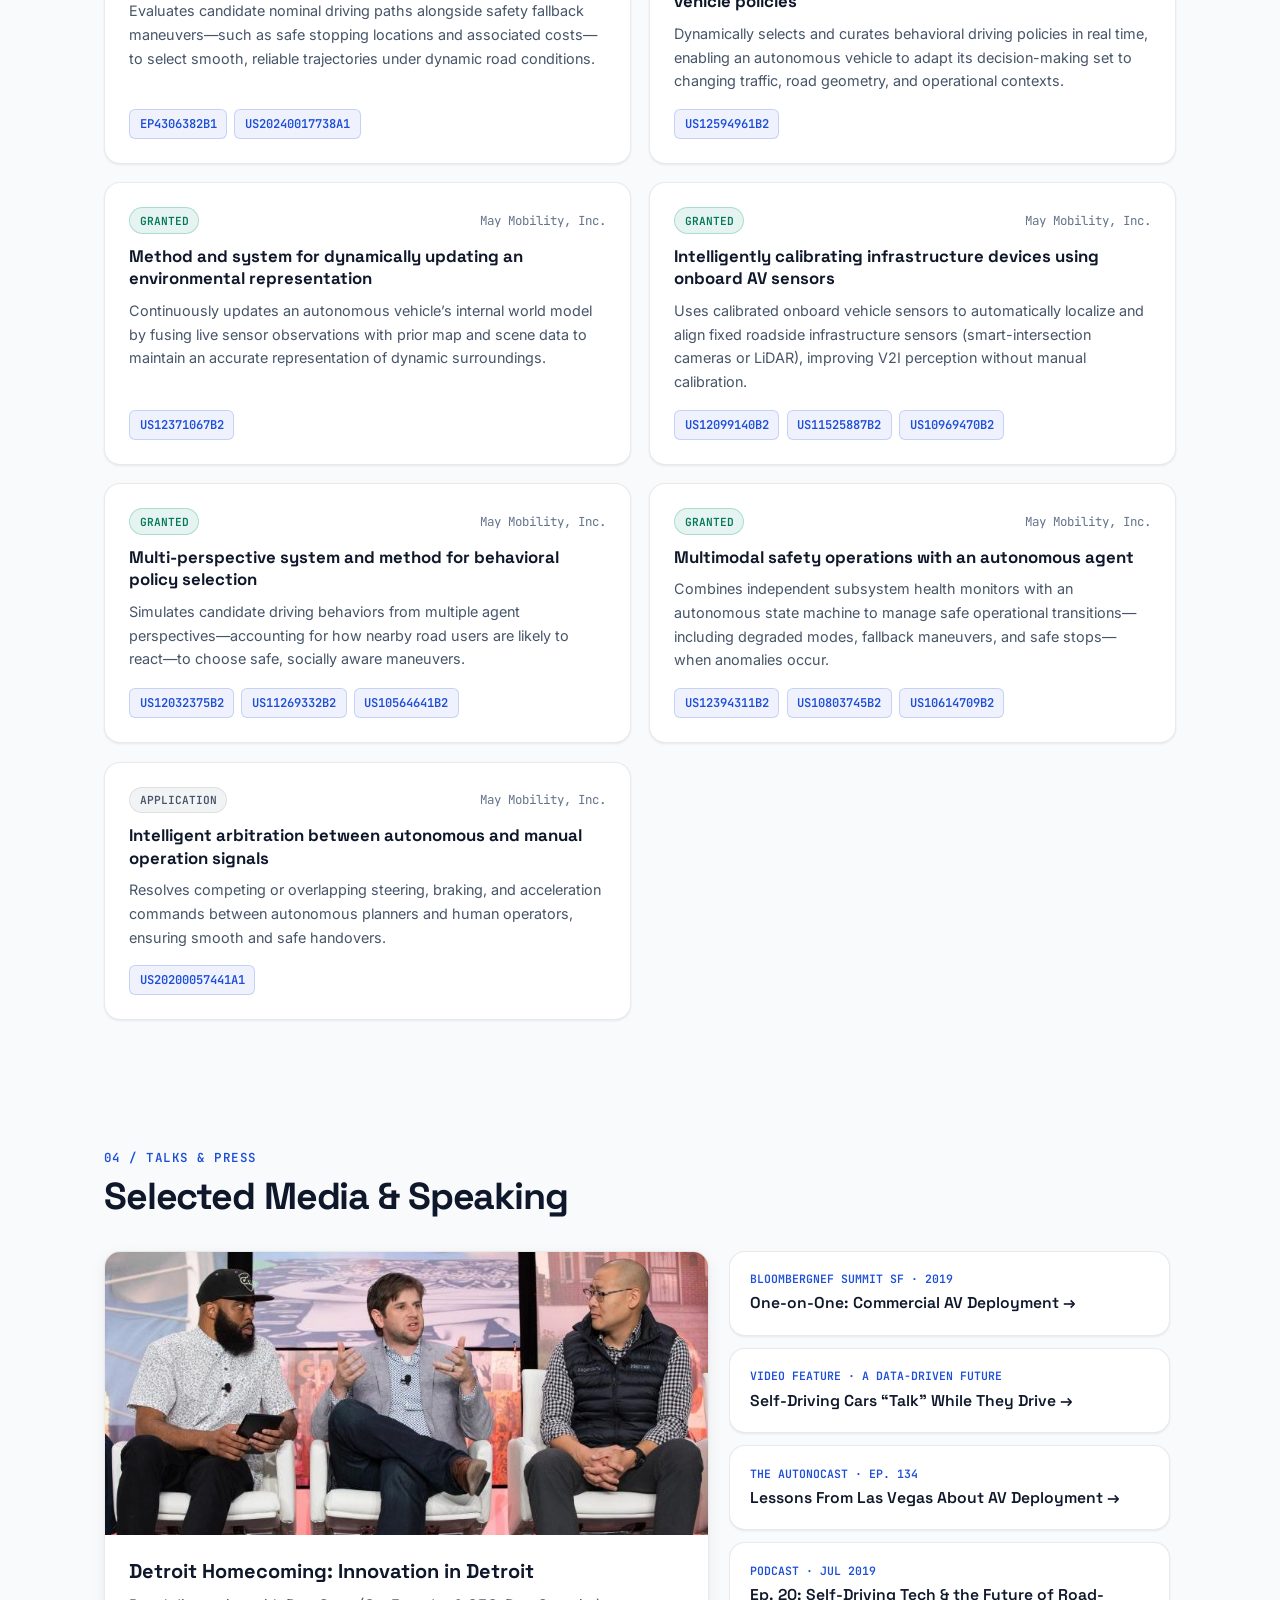
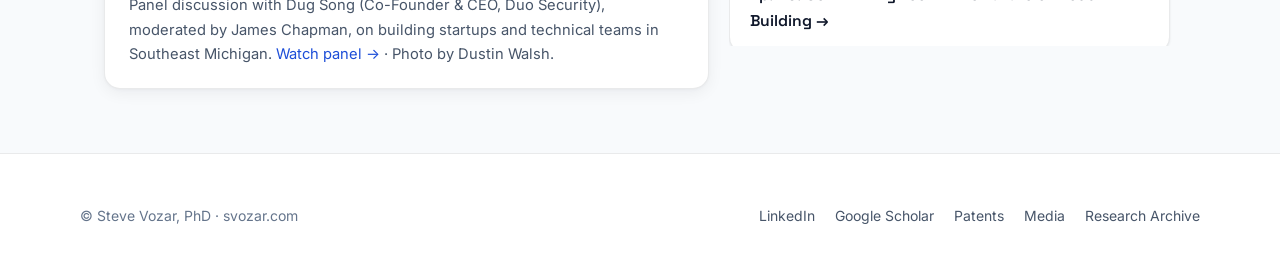
==== commit 43a401aa: "Keep U-M Robotics Advisory Board as a credential rather than a timeline job" ====
--- a/index.html
+++ b/index.html
@@ -113,7 +113,7 @@
 
     <div class="bento-grid">
       <article class="bento-card span-7">
-        <div class="bento-tag"><span class="status-pulse" aria-hidden="true"></span>Current · Waymo &amp; U-M Robotics</div>
+        <div class="bento-tag"><span class="status-pulse" aria-hidden="true"></span>Current · Waymo</div>
         <h3>Fallbacks &amp; Reliability Leadership</h3>
         <p>Ensuring the robustness and safety of autonomous driving systems at Waymo, focusing on fallback architectures for complex and unforeseen scenarios. Also serving on the <a href="https://robotics.umich.edu/people/advisory-board/" target="_blank" rel="noopener noreferrer">University of Michigan Robotics Advisory Board</a>.</p>
       </article>
@@ -176,12 +176,6 @@
         <div class="timeline-meta"><span>APR 2020 – PRESENT</span> · <span>WAYMO · ANN ARBOR, MI</span></div>
         <h3>Technical Lead Manager — Fallbacks &amp; Reliability</h3>
         <p>Leading engineering teams focused on the robustness, reliability, and safety fallback systems that enable autonomous vehicles to handle complex and unforeseen road scenarios.</p>
-      </article>
-
-      <article class="timeline-item timeline-item--current">
-        <div class="timeline-meta"><span>ADVISORY</span> · <span>UNIVERSITY OF MICHIGAN ROBOTICS</span></div>
-        <h3><a href="https://robotics.umich.edu/people/advisory-board/" target="_blank" rel="noopener noreferrer">Robotics Advisory Board Member</a></h3>
-        <p>Advising the University of Michigan’s Robotics Department on industry alignment, research direction, and engineering education.</p>
       </article>
 
       <article class="timeline-item">
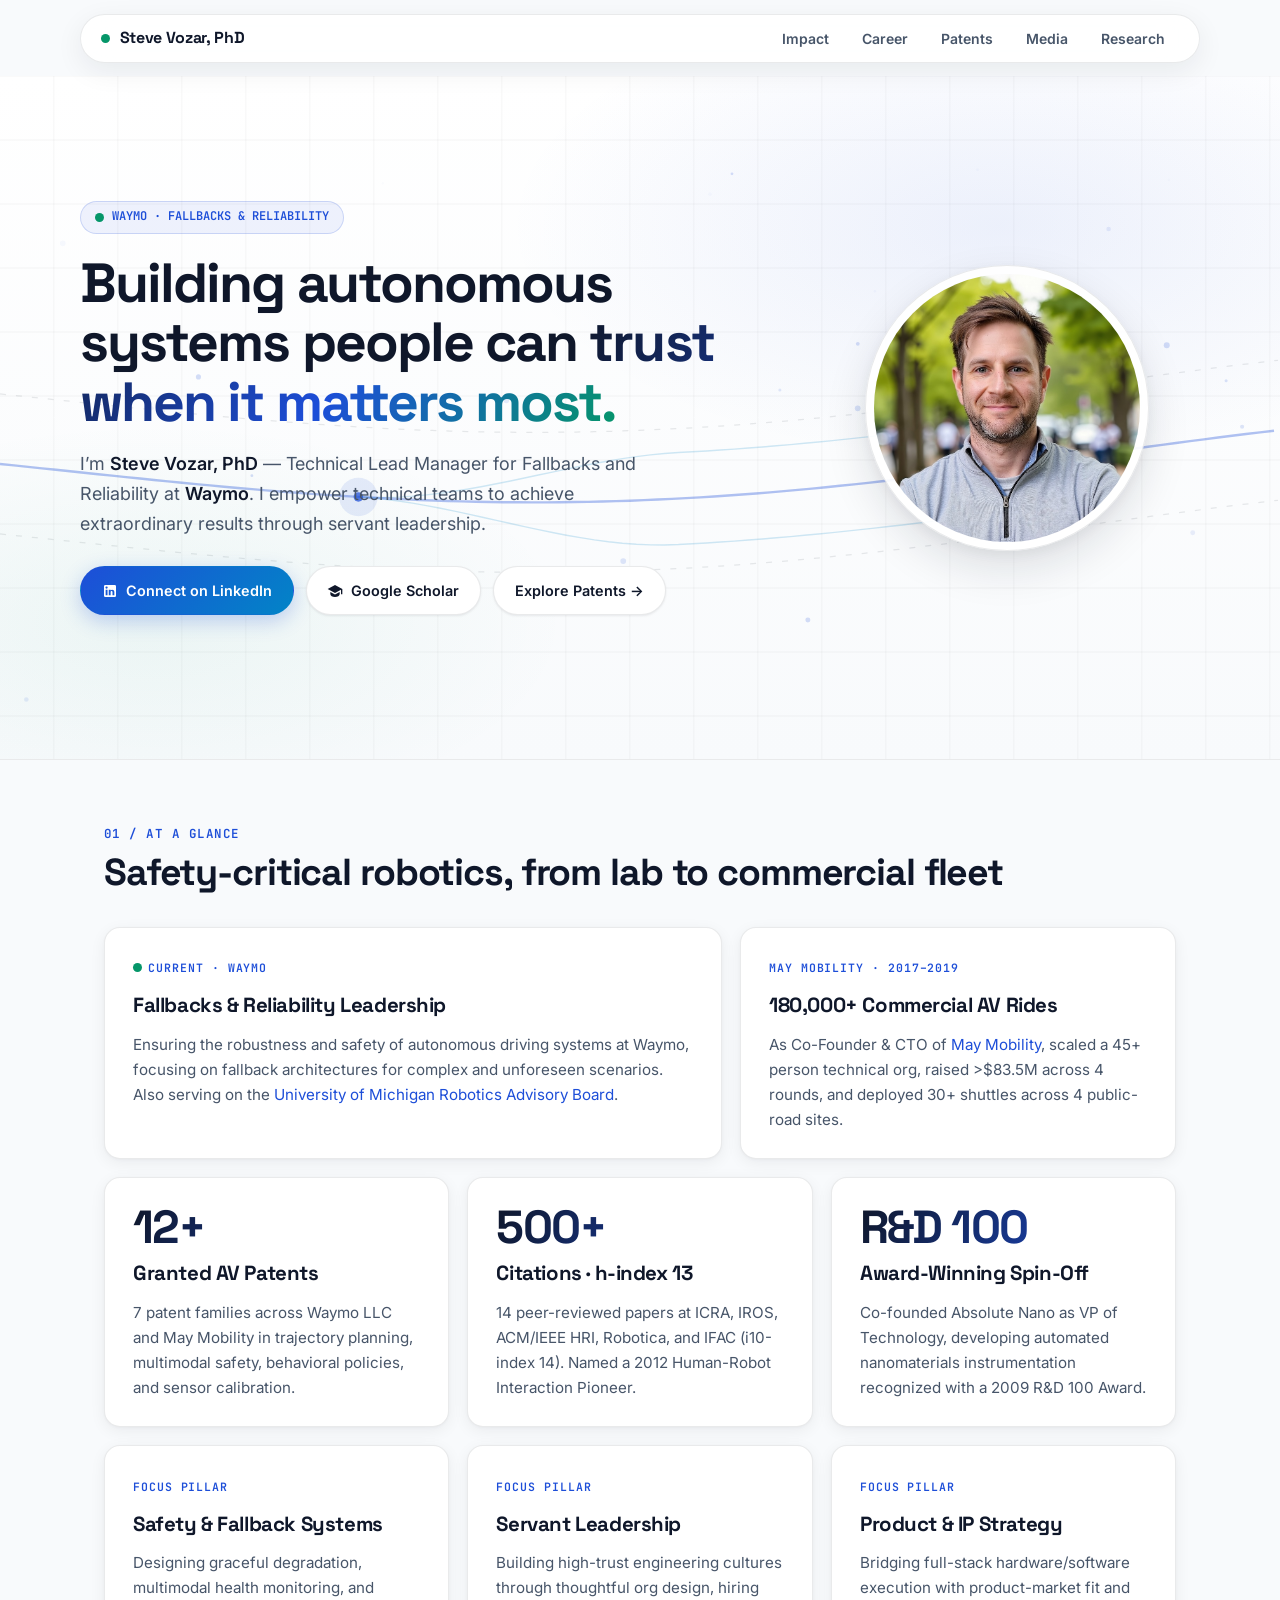
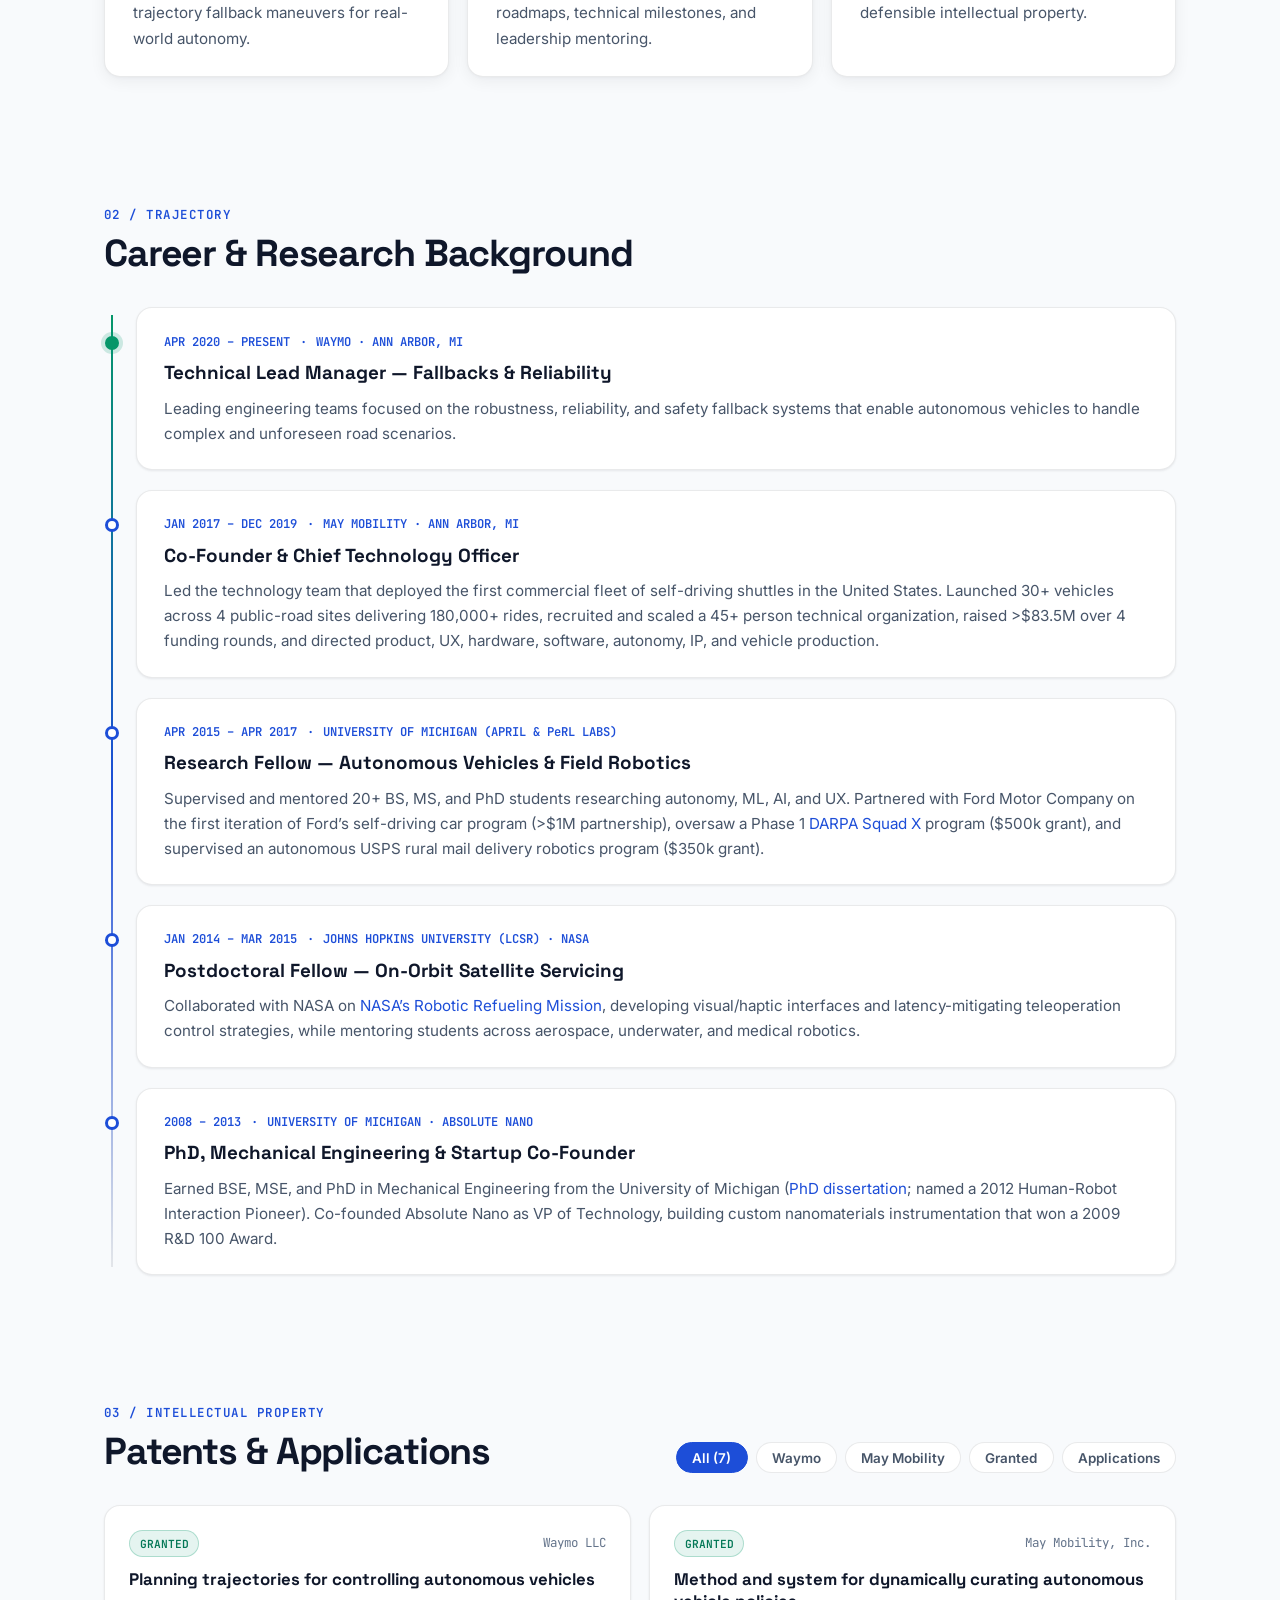
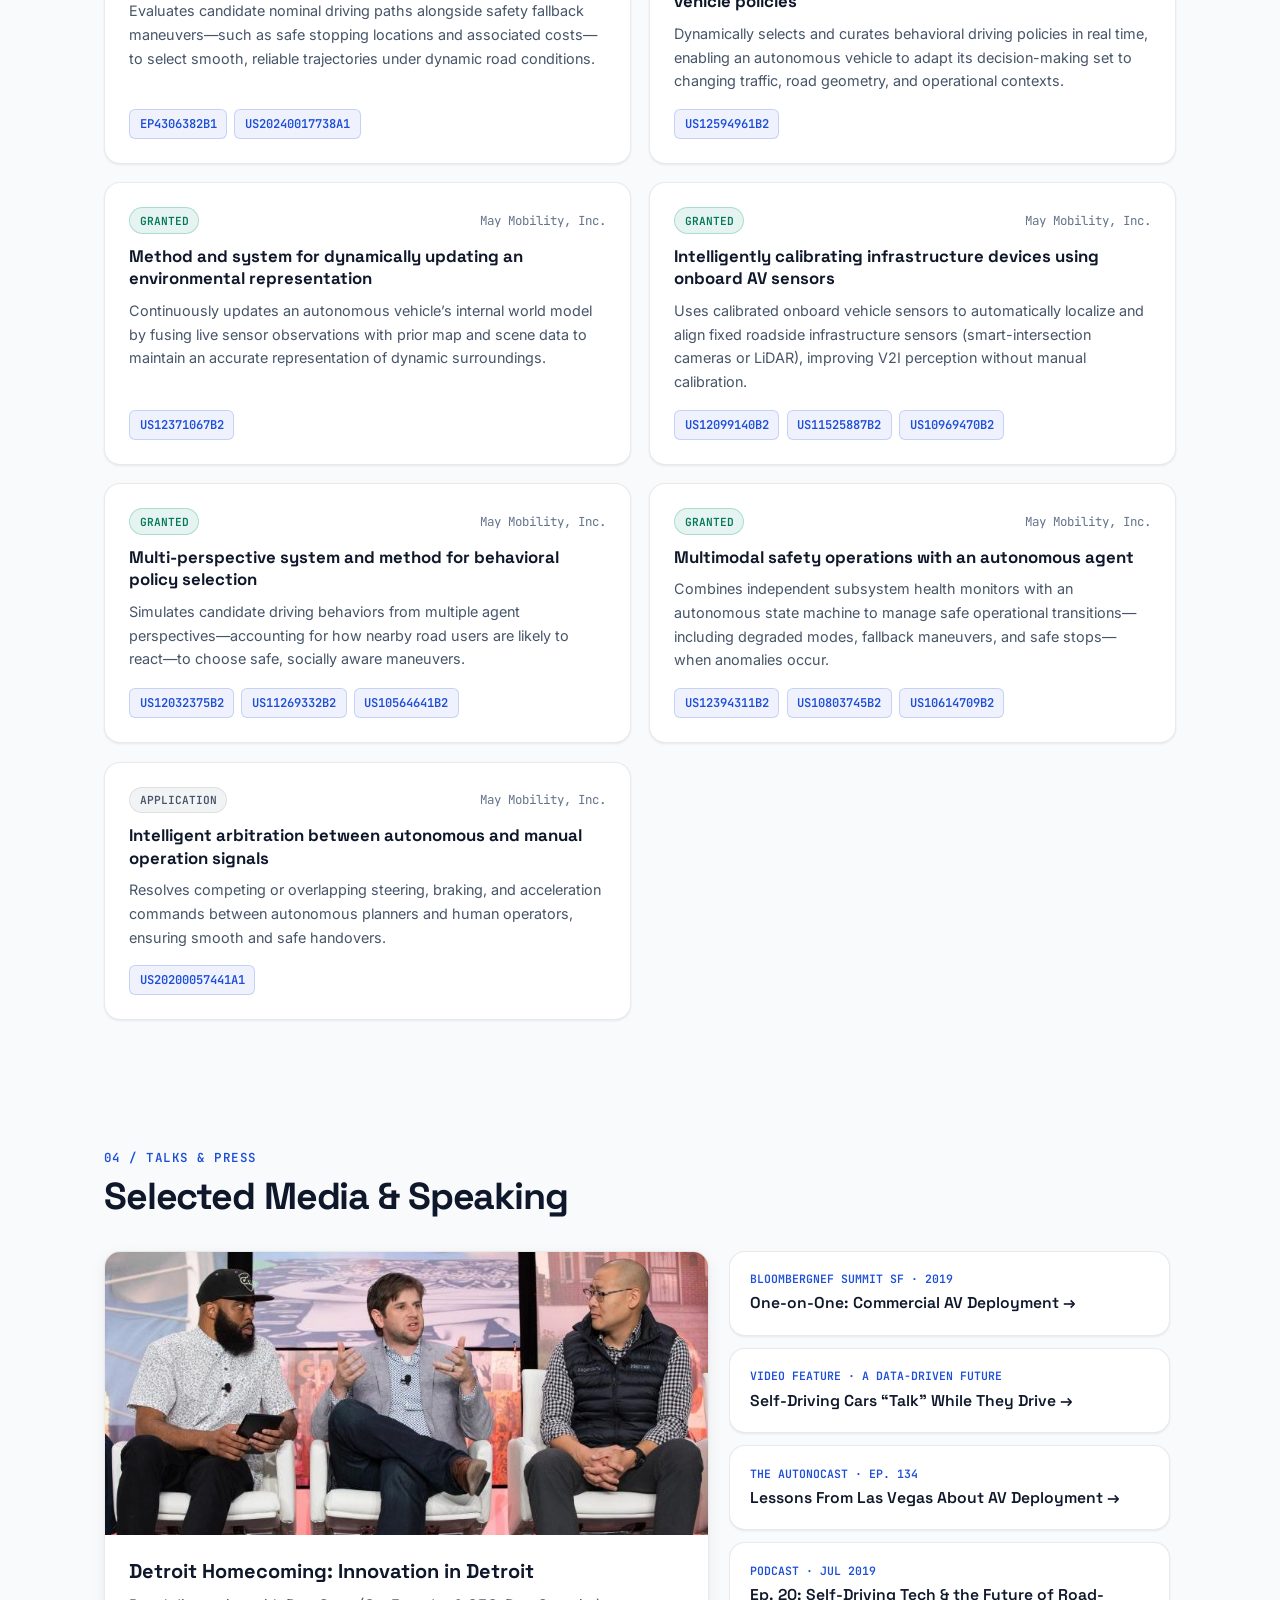
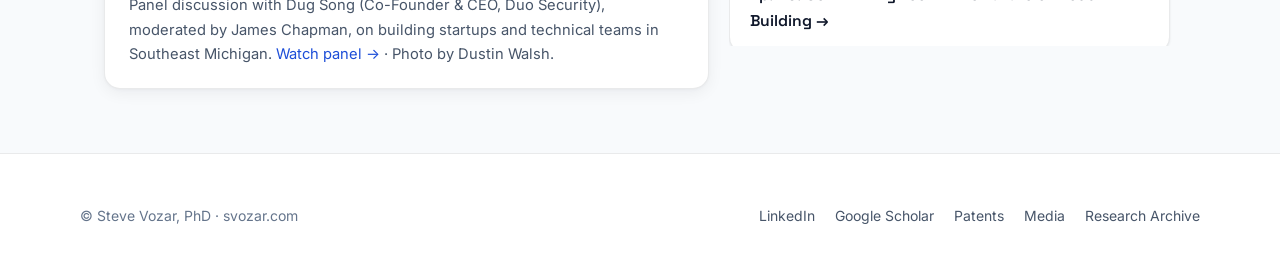
==== commit 56a4f154: "Align meta and Open Graph descriptions with updated hero summary" ====
--- a/index.html
+++ b/index.html
@@ -4,16 +4,16 @@
   <meta charset="UTF-8">
   <meta name="viewport" content="width=device-width, initial-scale=1.0">
   <title>Steve Vozar, PhD — Autonomous Vehicles, Robotics &amp; Technical Leadership</title>
-  <meta name="description" content="Steve Vozar, PhD — Technical Lead Manager for Fallbacks and Reliability at Waymo. Former Co-Founder &amp; CTO of May Mobility. Robotics PhD, inventor, and servant leader.">
+  <meta name="description" content="Steve Vozar, PhD — Technical Lead Manager for Fallbacks and Reliability at Waymo. Empowering technical teams to achieve extraordinary results through servant leadership.">
   <link rel="canonical" href="https://svozar.com/">
   <meta property="og:type" content="website">
   <meta property="og:url" content="https://svozar.com/">
   <meta property="og:title" content="Steve Vozar, PhD — Autonomous Vehicles, Robotics &amp; Technical Leadership">
-  <meta property="og:description" content="Steve Vozar, PhD — Technical Lead Manager for Fallbacks and Reliability at Waymo. Former Co-Founder &amp; CTO of May Mobility.">
+  <meta property="og:description" content="Steve Vozar, PhD — Technical Lead Manager for Fallbacks and Reliability at Waymo. Empowering technical teams to achieve extraordinary results through servant leadership.">
   <meta property="og:image" content="https://svozar.com/assets/img/headshot.jpg">
   <meta name="twitter:card" content="summary">
   <meta name="twitter:title" content="Steve Vozar, PhD — Autonomous Vehicles, Robotics &amp; Technical Leadership">
-  <meta name="twitter:description" content="Steve Vozar, PhD — Technical Lead Manager for Fallbacks and Reliability at Waymo. Former Co-Founder &amp; CTO of May Mobility.">
+  <meta name="twitter:description" content="Steve Vozar, PhD — Technical Lead Manager for Fallbacks and Reliability at Waymo. Empowering technical teams to achieve extraordinary results through servant leadership.">
   <meta name="twitter:image" content="https://svozar.com/assets/img/headshot.jpg">
   <link rel="icon" type="image/svg+xml" href="/assets/img/favicon.svg">
   <link rel="apple-touch-icon" href="/assets/img/apple-touch-icon.png">
